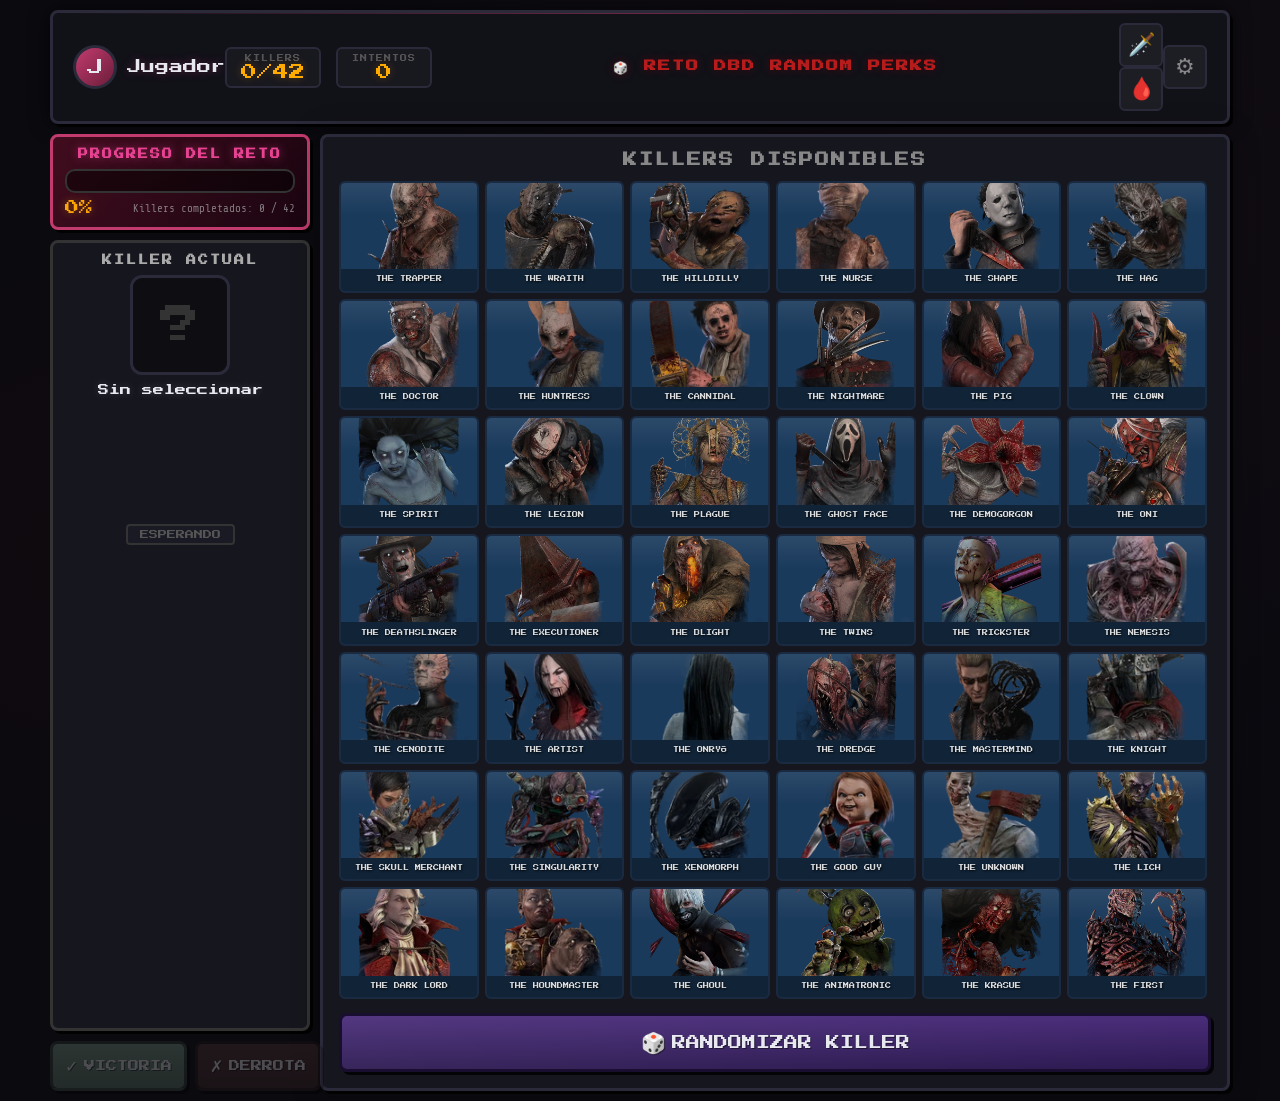
==== index.html @ 7a3ee20f "dbd" ====
<!DOCTYPE html>
<html lang="es">
<head>
    <meta charset="UTF-8">
    <meta name="viewport" content="width=device-width, initial-scale=1.0">
    <title>DBD Random Perks | Dead by Daylight Roulette & Killer Challenge</title>
    <meta name="description" content="Randomizador de perks para Dead by Daylight. Desafia tu suerte con perks aleatorias, rutas de killers y desafio de killer unico. DBD roulette, random perks y mas.">
    <meta name="keywords" content="dbd random perks, dbd roulette, dead by daylight randomizer, dbd killer challenge, perks aleatorias dbd, dbd randomizer perks, dead by daylight roulette">
    <meta name="robots" content="index, follow, max-snippet:160, max-image-preview:large">
    <link rel="canonical" href="https://TU-DOMINIO.com/">
    <meta property="og:title" content="DBD Random Perks | Dead by Daylight Roulette Challenge">
    <meta property="og:description" content="Randomizador de perks para Dead by Daylight. Perks aleatorias, rutas de killers y desafio unico. Pon a prueba tu suerte en cada partida.">
    <meta property="og:type" content="website">
    <meta property="og:url" content="https://TU-DOMINIO.com/">
    <meta property="og:locale" content="es_ES">
    <meta name="twitter:card" content="summary_large_image">
    <meta name="twitter:title" content="DBD Random Perks | Dead by Daylight Roulette Challenge">
    <meta name="twitter:description" content="Randomizador de perks para Dead by Daylight. Perks aleatorias, rutas de killers y desafio unico.">
    <link rel="icon" href="data:image/svg+xml,<svg xmlns='http://www.w3.org/2000/svg' viewBox='0 0 100 100'><text y='.9em' font-size='90'>🎲</text></svg>">
    <link rel="stylesheet" href="styles.css">
    <link href="https://fonts.googleapis.com/css2?family=Press+Start+2P&family=Share+Tech+Mono&display=swap" rel="stylesheet">
    <script type="application/ld+json">
    {
      "@context": "https://schema.org",
      "@type": "WebApplication",
      "name": "DBD Random Perks",
      "url": "https://TU-DOMINIO.com/",
      "description": "Randomizador de perks para Dead by Daylight con desafios de killer, rutas y perks aleatorias.",
      "applicationCategory": "GameApplication",
      "operatingSystem": "Web",
      "inLanguage": "es",
      "about": {
        "@type": "VideoGame",
        "name": "Dead by Daylight",
        "url": "https://deadbydaylight.com/"
      }
    }
    </script>
</head>
<body>
    <div class="app-container">
        <header class="top-bar">
            <div class="user-section">
                <div class="user-avatar" id="userAvatar" title="Click para cambiar nombre">?</div>
                <span class="user-name" id="userName">Jugador</span>
            </div>
            <div class="stats-section">
                <div class="stat-box">
                    <span class="stat-label">KILLERS</span>
                    <span class="stat-value" id="statKillers">0/42</span>
                </div>
                <div class="stat-box">
                    <span class="stat-label">INTENTOS</span>
                    <span class="stat-value" id="statAttempts">0</span>
                </div>
            </div>
            <div class="top-bar-title">
                <h1 class="page-title">🎲 RETO DBD RANDOM PERKS</h1>
            </div>
            <nav aria-label="Navegacion principal">
                <a href="killer-routes.html" class="nav-btn" title="Rutas de Killers">🗡️</a>
                <a href="unique-killer.html" class="nav-btn" title="Desafío Killer Único">🩸</a>
            </nav>
            <button class="config-btn" id="configBtn" title="Configuración">⚙</button>
        </header>

        <main class="main-content">
            <aside class="left-panel">
                <div class="panel panel-progress">
                    <h3 class="panel-title">PROGRESO DEL RETO</h3>
                    <div class="progress-bar-container">
                        <div class="progress-bar-fill" id="progressFill" style="width: 0%"></div>
                    </div>
                    <div class="progress-info">
                        <span class="progress-percent" id="progressPercent">0%</span>
                        <span class="progress-detail" id="progressDetail">Killers completados: 0 / 42</span>
                    </div>
                </div>

                <div class="panel panel-current" id="currentKillerPanel">
                    <h3 class="panel-title">KILLER ACTUAL</h3>
                    <div class="current-killer-portrait" id="currentKillerPortrait">
                        <span class="killer-placeholder-icon">?</span>
                    </div>
                    <p class="current-killer-name" id="currentKillerName">Sin seleccionar</p>
                    <div class="current-perks" id="currentPerks"></div>
                    <div class="current-status" id="currentStatus">
                        <span class="status-badge status-waiting">ESPERANDO</span>
                    </div>
                </div>

                <div class="action-buttons">
                    <button class="btn btn-win" id="btnWin" disabled>
                        <span class="btn-icon">✓</span>
                        <span>VICTORIA</span>
                    </button>
                    <button class="btn btn-lose" id="btnLose" disabled>
                        <span class="btn-icon">✗</span>
                        <span>DERROTA</span>
                    </button>
                </div>
            </aside>

            <section class="center-panel">
                <h2 class="section-title">KILLERS DISPONIBLES</h2>
                <div class="killer-grid" id="killerGrid"></div>
                <button class="btn btn-randomize" id="btnRandomize">
                    <span class="randomize-icon">🎲</span>
                    RANDOMIZAR KILLER
                </button>
            </section>

            
        </main>
    </div>

    <div class="modal-overlay" id="settingsModal">
        <div class="modal">
            <h2 class="modal-title">⚙ CONFIGURACIÓN</h2>
            <div class="modal-content">
                <div class="setting-row">
                    <label>Sonidos</label>
                    <button class="toggle-btn" id="toggleSound">ON</button>
                </div>
                <div class="setting-row">
                    <label>Nombre de jugador</label>
                    <input type="text" id="playerNameInput" class="modal-input" maxlength="16" placeholder="Tu nombre...">
                </div>
                <div class="setting-row danger-zone">
                    <label>Reiniciar todo el reto</label>
                    <button class="btn btn-danger" id="btnResetAll">REINICIAR</button>
                </div>
            </div>
            <button class="btn btn-close" id="closeSettings">CERRAR</button>
        </div>
    </div>

    <div class="modal-overlay" id="perkRevealModal">
        <div class="modal modal-perks">
            <h2 class="modal-title" id="perkRevealTitle">BUSCANDO RANDOM PERKS...</h2>
            <div class="perk-reveal-container" id="perkRevealContainer"></div>
            <button class="btn btn-close" id="closePerkReveal" style="display:none">CONTINUAR</button>
        </div>
    </div>

    <div class="modal-overlay" id="resetConfirmModal">
        <div class="modal">
            <h2 class="modal-title">⚠ CONFIRMAR</h2>
            <p class="modal-text">¿Estás seguro de reiniciar todo el reto? Se perderá todo el progreso.</p>
            <div class="modal-buttons">
                <button class="btn btn-danger" id="btnConfirmReset">SÍ, REINICIAR</button>
                <button class="btn btn-close" id="btnCancelReset">CANCELAR</button>
            </div>
        </div>
    </div>

    <div class="tooltip" id="tooltip"></div>

    <div class="toast-container" id="toastContainer"></div>

    <script src="app.js"></script>
</body>
</html>
---- styles.css ----
:root {
    --bg-main: #0a0a0f;
    --bg-dark: #111118;
    --bg-panel: #16161e;
    --bg-panel-light: #1c1c28;
    --border-thick: 3px;
    --border-color: #2a2a3a;
    --border-highlight: #4a4a5a;
    --color-pink: #c23b6e;
    --color-pink-light: #e84393;
    --color-green: #1db954;
    --color-green-dark: #168f42;
    --color-red: #b71c1c;
    --color-red-dark: #8b1515;
    --color-blue-killer: #1a3a5c;
    --color-blue-killer-hover: #224a72;
    --color-gray-panel: #1e1e2a;
    --color-gray-selected: #2d2050;
    --color-orange: #e17055;
    --color-yellow: #ffc107;
    --color-white: #e8e8f0;
    --color-gold: #ffab00;
    --color-blood: #8b0000;
    --color-blood-glow: rgba(139, 0, 0, 0.3);
    --shadow-retro: 3px 3px 0px rgba(0, 0, 0, 0.8);
    --shadow-glow: 0 0 15px rgba(194, 59, 110, 0.15);
    --transition-normal: 0.3s ease;
    --font-retro: 'Press Start 2P', cursive;
    --font-mono: 'Share Tech Mono', monospace;
}

* {
    margin: 0;
    padding: 0;
    box-sizing: border-box;
}

body {
    font-family: var(--font-mono);
    background-color: var(--bg-main);
    background-image:
        radial-gradient(ellipse at 20% 50%, rgba(139, 0, 0, 0.06) 0%, transparent 50%),
        radial-gradient(ellipse at 80% 20%, rgba(194, 59, 110, 0.04) 0%, transparent 50%);
    color: var(--color-white);
    min-height: 100vh;
    overflow-x: hidden;
}

.app-container {
    max-width: 1200px;
    margin: 0 auto;
    padding: 10px;
    min-height: 100vh;
    display: flex;
    flex-direction: column;
}

/* ===== TOP BAR ===== */
.top-bar {
    background: var(--bg-dark);
    border: var(--border-thick) solid var(--border-color);
    border-radius: 8px;
    padding: 10px 20px;
    display: flex;
    align-items: center;
    justify-content: space-between;
    box-shadow: var(--shadow-retro), 0 0 20px rgba(0, 0, 0, 0.5);
    margin-bottom: 10px;
    color: var(--color-white);
    position: relative;
    overflow: hidden;
}

.top-bar::before {
    content: '';
    position: absolute;
    top: 0;
    left: 0;
    right: 0;
    height: 1px;
    background: linear-gradient(90deg, transparent, var(--color-pink), transparent);
    opacity: 0.5;
}

.top-bar-title {
    flex: 1;
    text-align: center;
}

.page-title {
    font-family: var(--font-retro);
    font-size: 12px;
    color: var(--color-red);
    text-shadow: 0 0 10px rgba(139, 0, 0, 0.4);
    letter-spacing: 2px;
}

.user-section {
    display: flex;
    align-items: center;
    gap: 10px;
}

.user-avatar {
    width: 44px;
    height: 44px;
    background: linear-gradient(135deg, var(--color-pink), #6b1d3a);
    border: 3px solid var(--border-color);
    border-radius: 50%;
    display: flex;
    align-items: center;
    justify-content: center;
    font-family: var(--font-retro);
    font-size: 16px;
    color: var(--color-white);
    cursor: pointer;
    transition: transform var(--transition-normal), box-shadow var(--transition-normal);
}

.user-avatar:hover {
    transform: scale(1.1);
    box-shadow: 0 0 15px var(--color-pink);
}

.user-name {
    font-family: var(--font-retro);
    font-size: 14px;
    color: var(--color-white);
    text-shadow: 0 0 10px rgba(232, 67, 147, 0.3);
}

.stats-section {
    display: flex;
    gap: 15px;
}

.stat-box {
    background: rgba(255, 255, 255, 0.03);
    border: 2px solid var(--border-color);
    border-radius: 6px;
    padding: 6px 14px;
    text-align: center;
    min-width: 90px;
}

.stat-label {
    display: block;
    font-size: 7px;
    font-family: var(--font-retro);
    color: #555;
    margin-bottom: 2px;
    letter-spacing: 1px;
}

.stat-value {
    display: block;
    font-size: 16px;
    font-family: var(--font-retro);
    color: var(--color-gold);
    text-shadow: 0 0 8px rgba(255, 171, 0, 0.3);
}

.nav-btn {
    background: rgba(255, 255, 255, 0.05);
    border: 2px solid var(--border-color);
    border-radius: 6px;
    color: #888;
    font-size: 22px;
    width: 44px;
    height: 44px;
    cursor: pointer;
    transition: all var(--transition-normal);
    display: flex;
    align-items: center;
    justify-content: center;
    text-decoration: none;
    line-height: 1;
}

.nav-btn:hover {
    background: rgba(139, 0, 0, 0.3);
    color: var(--color-white);
    box-shadow: 0 0 10px rgba(139, 0, 0, 0.3);
}

.config-btn {
    background: rgba(255, 255, 255, 0.05);
    border: 2px solid var(--border-color);
    border-radius: 6px;
    color: #888;
    font-size: 22px;
    width: 44px;
    height: 44px;
    cursor: pointer;
    transition: all var(--transition-normal);
    display: flex;
    align-items: center;
    justify-content: center;
}

.config-btn:hover {
    background: rgba(255, 255, 255, 0.1);
    color: var(--color-white);
    transform: rotate(90deg);
    box-shadow: 0 0 10px rgba(255, 255, 255, 0.1);
}

/* ===== MAIN CONTENT ===== */
.main-content {
    display: flex;
    gap: 10px;
    flex: 1;
}

/* ===== LEFT PANEL ===== */
.left-panel {
    width: 260px;
    min-width: 260px;
    display: flex;
    flex-direction: column;
    gap: 10px;
    flex-shrink: 0;
}

.panel {
    border: var(--border-thick) solid var(--border-color);
    border-radius: 8px;
    padding: 12px;
    box-shadow: var(--shadow-retro);
}

.panel-title {
    font-family: var(--font-retro);
    font-size: 10px;
    margin-bottom: 10px;
    text-align: center;
    letter-spacing: 2px;
}

/* ===== PROGRESS PANEL ===== */
.panel-progress {
    background: linear-gradient(135deg, #3a0a1a, #1a0510);
    border-color: var(--color-pink);
    color: var(--color-white);
    position: relative;
    overflow: hidden;
}

.panel-progress::before {
    content: '';
    position: absolute;
    top: 0;
    left: -100%;
    width: 200%;
    height: 100%;
    background: linear-gradient(90deg, transparent, rgba(194, 59, 110, 0.05), transparent);
    animation: shimmer 3s ease-in-out infinite;
    pointer-events: none;
}

@keyframes shimmer {
    0% { transform: translateX(-50%); }
    100% { transform: translateX(50%); }
}

.panel-progress .panel-title {
    color: var(--color-pink-light);
    text-shadow: 0 0 10px rgba(232, 67, 147, 0.5);
}

.progress-bar-container {
    background: rgba(0, 0, 0, 0.5);
    border: 2px solid #333;
    border-radius: 10px;
    height: 24px;
    overflow: hidden;
    position: relative;
}

.progress-bar-fill {
    height: 100%;
    background: linear-gradient(90deg, #1db954, #4ade80);
    border-radius: 8px;
    transition: width 0.6s ease;
    position: relative;
    box-shadow: 0 0 10px rgba(29, 185, 84, 0.4);
}

.progress-bar-fill::after {
    content: '';
    position: absolute;
    top: 0;
    left: 0;
    right: 0;
    bottom: 50%;
    background: rgba(255, 255, 255, 0.15);
    border-radius: 8px 8px 0 0;
}

.progress-info {
    display: flex;
    justify-content: space-between;
    align-items: center;
    margin-top: 8px;
}

.progress-percent {
    font-family: var(--font-retro);
    font-size: 14px;
    text-shadow: 0 0 8px rgba(255, 171, 0, 0.4);
    color: var(--color-gold);
}

.progress-detail {
    font-size: 11px;
    opacity: 0.7;
    color: #aaa;
}

/* ===== CURRENT KILLER PANEL ===== */
.panel-current {
    background: var(--bg-panel);
    border-color: #333;
    color: var(--color-white);
    text-align: center;
    flex: 1;
    min-height: 0;
    overflow: hidden;
}

.panel-current .panel-title {
    color: #aaa;
    text-shadow: none;
}

.current-killer-portrait {
    width: 100px;
    height: 100px;
    margin: 10px auto;
    background: #0d0d12;
    border: 3px solid var(--border-color);
    border-radius: 12px;
    display: flex;
    align-items: center;
    justify-content: center;
    font-size: 40px;
    transition: all var(--transition-normal);
    overflow: hidden;
    position: relative;
}

.current-killer-portrait.active {
    border-color: var(--color-gold);
    box-shadow: 0 0 20px rgba(255, 171, 0, 0.3), 0 0 40px rgba(255, 171, 0, 0.1);
}

.killer-placeholder-icon {
    font-family: var(--font-retro);
    color: #333;
}

.current-killer-name {
    font-family: var(--font-retro);
    font-size: 11px;
    margin: 8px 0;
    text-shadow: 0 0 8px rgba(232, 232, 240, 0.2);
    color: var(--color-white);
}

.current-perks {
    display: flex;
    justify-content: center;
    gap: 10px;
    margin: 16px 0;
    min-height: 96px;
    flex-wrap: wrap;
}

.perk-slot {
    width: 72px;
    height: 72px;
    background: #0d0d12;
    border: 2px solid #333;
    border-radius: 8px;
    display: flex;
    align-items: center;
    justify-content: center;
    font-size: 8px;
    font-family: var(--font-retro);
    color: #444;
    transition: all var(--transition-normal);
    position: relative;
    overflow: visible;
}

.perk-slot.filled {
    border-color: var(--color-yellow);
    color: var(--color-yellow);
    box-shadow: 0 0 8px rgba(255, 193, 7, 0.2);
}

.perk-slot.filled::before {
    display: none;
}
.perk-slot.filled .perk-image {
    width: 100%;
    height: 100%;
    object-fit: cover;
    border-radius: 4px;
}

.perk-slot.spinning {
    animation: perkSpin 0.1s linear infinite;
}

@keyframes perkSpin {
    0% { transform: scaleY(0.8); }
    50% { transform: scaleY(1.1); }
    100% { transform: scaleY(0.8); }
}

.perk-slot-name {
    position: absolute;
    bottom: -22px;
    left: 50%;
    transform: translateX(-50%);
    font-size: 6px;
    white-space: nowrap;
    color: #aaa;
    font-family: var(--font-mono);
    text-align: center;
    pointer-events: none;
}

.current-status {
    margin-top: 8px;
}

.status-badge {
    font-family: var(--font-retro);
    font-size: 9px;
    padding: 4px 12px;
    border-radius: 4px;
    border: 2px solid rgba(255, 255, 255, 0.1);
    display: inline-block;
}

.status-waiting {
    background: #1a1a24;
    color: #555;
    border-color: #333;
}

.status-inprogress {
    background: var(--color-orange);
    color: var(--color-white);
    animation: pulse 1.5s ease-in-out infinite;
    border-color: #c45a3a;
}

.status-completed {
    background: var(--color-green);
    color: var(--color-white);
    border-color: var(--color-green-dark);
}

.status-failed {
    background: var(--color-red);
    color: var(--color-white);
    border-color: var(--color-red-dark);
    animation: failedPulse 0.8s ease;
}

@keyframes pulse {
    0%, 100% { opacity: 1; box-shadow: 0 0 5px rgba(225, 112, 85, 0.3); }
    50% { opacity: 0.7; box-shadow: 0 0 15px rgba(225, 112, 85, 0.6); }
}

@keyframes failedPulse {
    0% { box-shadow: 0 0 0 rgba(183, 28, 28, 0); }
    50% { box-shadow: 0 0 30px rgba(183, 28, 28, 0.8); }
    100% { box-shadow: 0 0 5px rgba(183, 28, 28, 0.3); }
}

/* ===== ACTION BUTTONS ===== */
.action-buttons {
    display: flex;
    gap: 8px;
    position: relative;
    z-index: 10;
}

.btn {
    font-family: var(--font-retro);
    cursor: pointer;
    border: var(--border-thick) solid rgba(0, 0, 0, 0.5);
    border-radius: 8px;
    transition: all var(--transition-normal);
    display: flex;
    align-items: center;
    justify-content: center;
    gap: 6px;
    text-shadow: 1px 1px 0 rgba(0, 0, 0, 0.5);
}

.btn:hover:not(:disabled) {
    transform: translateY(-2px);
    box-shadow: 0 4px 15px rgba(0, 0, 0, 0.5);
}

.btn:active:not(:disabled) {
    transform: translateY(0);
    box-shadow: none;
}

.btn:disabled {
    opacity: 0.3;
    cursor: not-allowed;
    filter: grayscale(0.8);
}

.btn-win {
    background: linear-gradient(180deg, #1db954, #168f42);
    color: var(--color-white);
    padding: 12px;
    font-size: 11px;
    flex: 1;
    box-shadow: var(--shadow-retro);
}

.btn-win:hover:not(:disabled) {
    background: linear-gradient(180deg, #22cc5e, #1db954);
    box-shadow: 0 4px 15px rgba(29, 185, 84, 0.4);
}

.btn-lose {
    background: linear-gradient(180deg, #b71c1c, #8b1515);
    color: var(--color-white);
    padding: 12px;
    font-size: 11px;
    flex: 1;
    box-shadow: var(--shadow-retro);
}

.btn-lose:hover:not(:disabled) {
    background: linear-gradient(180deg, #d32f2f, #b71c1c);
    box-shadow: 0 4px 15px rgba(183, 28, 28, 0.4);
}

.btn-danger {
    background: linear-gradient(180deg, #b71c1c, #8b1515);
    color: var(--color-white);
    padding: 8px 16px;
    font-size: 9px;
    box-shadow: var(--shadow-retro);
}

.btn-danger:hover:not(:disabled) {
    background: linear-gradient(180deg, #d32f2f, #b71c1c);
}

.btn-close {
    background: #2a2a3a;
    color: var(--color-white);
    padding: 8px 20px;
    font-size: 10px;
    box-shadow: var(--shadow-retro);
}

.btn-close:hover {
    background: #3a3a4a;
}

.btn-icon {
    font-size: 16px;
}

/* ===== CENTER PANEL ===== */
.center-panel {
    flex: 1;
    background: var(--bg-panel);
    border: var(--border-thick) solid var(--border-color);
    border-radius: 8px;
    padding: 16px;
    box-shadow: var(--shadow-retro), 0 0 30px rgba(0, 0, 0, 0.3);
    display: flex;
    flex-direction: column;
    position: relative;
}

.section-title {
    font-family: var(--font-retro);
    font-size: 14px;
    text-align: center;
    margin-bottom: 14px;
    color: #888;
    text-shadow: none;
    letter-spacing: 2px;
}

/* ===== KILLER GRID ===== */
.killer-grid {
    display: grid;
    grid-template-columns: repeat(6, 1fr);
    gap: 6px;
    flex: 1;
    align-content: start;
    overflow-y: auto;
    padding-right: 4px;
}

.killer-card {
    aspect-ratio: 5/4;
    background: var(--color-blue-killer);
    border: 2px solid #1a2a40;
    border-radius: 6px;
    display: flex;
    flex-direction: column;
    align-items: stretch;
    justify-content: flex-start;
    cursor: pointer;
    transition: all var(--transition-normal);
    position: relative;
    overflow: hidden;
}

.killer-card::before {
    content: '';
    position: absolute;
    top: 0;
    left: 0;
    right: 0;
    bottom: 70%;
    background: linear-gradient(180deg, rgba(255,255,255,0.08), transparent);
    border-radius: 4px 4px 0 0;
    pointer-events: none;
    z-index: 1;
}

.killer-card:hover:not(.completed) {
    transform: translateY(-3px);
    box-shadow: 0 4px 15px rgba(0, 0, 0, 0.5);
    z-index: 2;
    border-color: #4a6a8a;
}

.killer-card .killer-img {
    width: 100%;
    height: 80%;
    object-fit: cover;
    border-radius: 4px 4px 0 0;
    pointer-events: none;
    filter: brightness(0.85);
    transition: filter var(--transition-normal);
}

.killer-card:hover .killer-img {
    filter: brightness(1);
}

.killer-card .killer-card-name {
    font-family: var(--font-retro);
    font-size: 6px;
    color: rgba(255, 255, 255, 0.85);
    text-align: center;
    text-shadow: 1px 1px 2px rgba(0, 0, 0, 0.8);
    line-height: 1.2;
    padding: 2px;
    width: 100%;
    height: 20%;
    display: flex;
    align-items: center;
    justify-content: center;
    overflow: hidden;
    background: rgba(0, 0, 0, 0.4);
}

.killer-card.selected {
    background: linear-gradient(135deg, #2d2050, #3d2870);
    border: 2px solid var(--color-gold);
    box-shadow: 0 0 20px rgba(255, 171, 0, 0.4), 0 0 40px rgba(255, 171, 0, 0.15), inset 0 0 15px rgba(255, 171, 0, 0.15);
    animation: selectedGlow 2s ease-in-out infinite;
    transform: scale(1.05);
    z-index: 3;
}

.killer-card.selected .killer-img {
    filter: brightness(1.2) saturate(1.3);
}

.killer-card.selected .killer-card-name {
    color: var(--color-gold);
    text-shadow: 0 0 6px rgba(255, 171, 0, 0.6);
    background: rgba(255, 171, 0, 0.15);
}

@keyframes selectedGlow {
    0%, 100% { box-shadow: 0 0 20px rgba(255, 171, 0, 0.4), 0 0 40px rgba(255, 171, 0, 0.15), inset 0 0 15px rgba(255, 171, 0, 0.15); }
    50% { box-shadow: 0 0 30px rgba(255, 171, 0, 0.6), 0 0 60px rgba(255, 171, 0, 0.25), inset 0 0 25px rgba(255, 171, 0, 0.25); }
}

.killer-card.completed {
    background: linear-gradient(135deg, #0d3d1a, #1a5c2a);
    border-color: #1a5c2a;
    opacity: 0.85;
}

.killer-card.completed .killer-img {
    filter: brightness(0.7) saturate(0.8);
}

.killer-card.completed::after {
    content: '\2713';
    position: absolute;
    top: 4px;
    right: 6px;
    font-size: 14px;
    font-family: var(--font-retro);
    color: #4ade80;
    text-shadow: 0 0 8px rgba(74, 222, 128, 0.5);
    z-index: 2;
}

.killer-card.recently-defeated {
    background: rgba(183, 28, 28, 0.4);
    border-color: #8b1515;
    animation: defeatedFlash 0.5s ease;
}

@keyframes defeatedFlash {
    0% { transform: scale(1); }
    25% { transform: scale(0.9); background: rgba(183, 28, 28, 0.8); box-shadow: 0 0 30px rgba(183, 28, 28, 0.5); }
    50% { transform: scale(1.05); }
    100% { transform: scale(1); }
}

.killer-card.cycling {
    background: var(--color-yellow) !important;
    transform: scale(1.05);
    box-shadow: 0 0 15px rgba(255, 193, 7, 0.5);
    border-color: var(--color-yellow);
    transition: background 0.06s, transform 0.06s, box-shadow 0.06s;
}

.killer-card.cycling .killer-img {
    filter: brightness(1.1) saturate(1.2) !important;
}

.killer-card.cycling .killer-card-name {
    color: #000 !important;
    text-shadow: none !important;
}

.killer-card.just-completed {
    animation: completionBurst 0.6s ease;
}

@keyframes completionBurst {
    0% { transform: scale(1); background: var(--color-gold); }
    30% { transform: scale(1.15); background: var(--color-green); box-shadow: 0 0 30px rgba(29, 185, 84, 0.6); }
    60% { transform: scale(0.95); }
    100% { transform: scale(1); }
}

/* ===== RANDOMIZE BUTTON ===== */
.btn-randomize {
    background: linear-gradient(180deg, #4a2d7a, #2d1a52);
    color: var(--color-white);
    padding: 14px 24px;
    font-size: 14px;
    margin-top: 14px;
    box-shadow: var(--shadow-retro);
    border: var(--border-thick) solid #1a0e30;
    border-radius: 8px;
    width: 100%;
    text-align: center;
    position: relative;
    overflow: hidden;
}

.btn-randomize::before {
    content: '';
    position: absolute;
    top: 0;
    left: -100%;
    width: 200%;
    height: 100%;
    background: linear-gradient(90deg, transparent, rgba(255, 255, 255, 0.05), transparent);
    animation: btnShimmer 3s ease-in-out infinite;
    pointer-events: none;
}

@keyframes btnShimmer {
    0% { left: -100%; }
    100% { left: 100%; }
}

.btn-randomize:hover:not(:disabled) {
    background: linear-gradient(180deg, #5a3d8a, #3d2a62);
    box-shadow: 0 4px 20px rgba(74, 45, 122, 0.5);
    transform: translateY(-2px);
}

.btn-randomize:active:not(:disabled) {
    transform: translateY(0);
    box-shadow: none;
}

.btn-randomize:disabled {
    opacity: 0.35;
    filter: grayscale(0.7);
}

.randomize-icon {
    font-size: 20px;
}

/* ===== MODALS ===== */
.modal-overlay {
    position: fixed;
    top: 0;
    left: 0;
    width: 100%;
    height: 100%;
    background: rgba(0, 0, 0, 0.85);
    display: none;
    align-items: center;
    justify-content: center;
    z-index: 1000;
    backdrop-filter: blur(6px);
}

.modal-overlay.active {
    display: flex;
    animation: fadeIn 0.3s ease;
}

@keyframes fadeIn {
    from { opacity: 0; }
    to { opacity: 1; }
}

.modal {
    background: var(--bg-dark);
    border: 2px solid var(--border-color);
    border-radius: 12px;
    padding: 24px;
    color: var(--color-white);
    box-shadow: 0 10px 40px rgba(0, 0, 0, 0.7);
    min-width: 340px;
    max-width: 500px;
    width: 90%;
    animation: modalSlideIn 0.3s ease;
}

@keyframes modalSlideIn {
    from { transform: translateY(-30px); opacity: 0; }
    to { transform: translateY(0); opacity: 1; }
}

.modal-title {
    font-family: var(--font-retro);
    font-size: 14px;
    text-align: center;
    margin-bottom: 20px;
    color: var(--color-gold);
    text-shadow: 0 0 10px rgba(255, 171, 0, 0.3);
}

.modal-perks {
    text-align: center;
    min-width: 400px;
}

.modal-perks .modal-title {
    color: var(--color-pink-light);
    text-shadow: 0 0 10px rgba(232, 67, 147, 0.4);
}

.setting-row {
    display: flex;
    justify-content: space-between;
    align-items: center;
    padding: 10px 0;
    border-bottom: 1px solid #222;
}

.setting-row label {
    font-family: var(--font-retro);
    font-size: 10px;
    color: #888;
}

.setting-row.danger-zone {
    border-bottom: none;
    margin-top: 10px;
}

.modal-input {
    background: #111;
    border: 2px solid #333;
    border-radius: 4px;
    color: var(--color-white);
    font-family: var(--font-mono);
    padding: 6px 10px;
    font-size: 14px;
    width: 150px;
}

.modal-input:focus {
    outline: none;
    border-color: var(--color-pink);
    box-shadow: 0 0 8px rgba(194, 59, 110, 0.3);
}

.toggle-btn {
    background: var(--color-green);
    border: 2px solid var(--color-green-dark);
    border-radius: 4px;
    color: var(--color-white);
    font-family: var(--font-retro);
    font-size: 10px;
    padding: 6px 14px;
    cursor: pointer;
    transition: all var(--transition-normal);
}

.toggle-btn.off {
    background: #333;
    border-color: #555;
}

.toggle-btn:hover {
    box-shadow: 0 0 10px rgba(29, 185, 84, 0.3);
}

.modal-text {
    text-align: center;
    font-size: 13px;
    margin: 16px 0;
    color: #aaa;
    line-height: 1.5;
}

.modal-buttons {
    display: flex;
    gap: 10px;
    justify-content: center;
    margin-top: 16px;
}

/* ===== PERK REVEAL ===== */
.perk-reveal-container {
    display: flex;
    justify-content: center;
    gap: 16px;
    margin: 24px 0;
}

.perk-reveal-slot {
    width: 110px;
    height: 110px;
    background: #0d0d12;
    border: 3px solid #333;
    border-radius: 12px;
    display: flex;
    flex-direction: column;
    align-items: center;
    justify-content: center;
    transition: all 0.5s ease;
    overflow: hidden;
    position: relative;
}

.perk-reveal-slot.revealed {
    border-color: var(--color-gold);
    box-shadow: 0 0 20px rgba(255, 171, 0, 0.3);
    animation: perkRevealBounce 0.4s ease;
}

@keyframes perkRevealBounce {
    0% { transform: scale(0.8); }
    50% { transform: scale(1.1); }
    100% { transform: scale(1); }
}

.perk-reveal-slot .perk-reveal-icon {
    font-size: 32px;
    margin-bottom: 4px;
    display: flex;
    align-items: center;
    justify-content: center;
}
.perk-reveal-slot .perk-reveal-icon .perk-image {
    width: 64px;
    height: 64px;
    object-fit: cover;
    border-radius: 8px;
}

.perk-reveal-slot .perk-reveal-label {
    font-family: var(--font-retro);
    font-size: 6px;
    color: var(--color-gold);
    text-align: center;
    padding: 0 4px;
    line-height: 1.3;
    text-shadow: 0 0 5px rgba(255, 171, 0, 0.3);
}

.perk-reveal-slot.spinning-slot {
    animation: perkReelSpin 0.1s linear infinite;
    border-color: #555;
}

@keyframes perkReelSpin {
    0% { transform: scaleY(1); opacity: 1; }
    50% { transform: scaleY(0.6); opacity: 0.7; }
    100% { transform: scaleY(1); opacity: 1; }
}

.perk-reveal-slot .spinning-text {
    font-family: var(--font-retro);
    font-size: 20px;
    color: #333;
    animation: spinChars 0.1s linear infinite;
}

@keyframes spinChars {
    0% { opacity: 1; }
    50% { opacity: 0.3; }
    100% { opacity: 1; }
}

/* ===== TOOLTIP ===== */
.tooltip {
    position: fixed;
    background: #0d0d18;
    border: 2px solid #333;
    border-radius: 8px;
    padding: 12px 16px;
    color: var(--color-white);
    font-family: var(--font-mono);
    font-size: 12px;
    pointer-events: none;
    z-index: 9999;
    opacity: 0;
    transition: opacity 0.2s ease;
    box-shadow: 0 8px 30px rgba(0, 0, 0, 0.7);
    min-width: 200px;
}

.tooltip.visible {
    opacity: 1;
}

.tooltip .tooltip-name {
    font-family: var(--font-retro);
    font-size: 10px;
    color: var(--color-gold);
    margin-bottom: 8px;
    text-shadow: 0 0 8px rgba(255, 171, 0, 0.3);
    display: flex;
    align-items: center;
    gap: 6px;
}

.tooltip .tooltip-name img {
    width: 24px;
    height: 24px;
    border-radius: 4px;
    object-fit: cover;
}

.tooltip .tooltip-stat {
    display: flex;
    justify-content: space-between;
    padding: 3px 0;
    border-bottom: 1px solid #1a1a2a;
    font-size: 11px;
}

.tooltip .tooltip-stat:last-child {
    border-bottom: none;
}

.tooltip .tooltip-stat-label {
    color: #666;
}

.tooltip .tooltip-stat-value {
    color: var(--color-white);
    font-weight: bold;
}

.tooltip .tooltip-stat-value.wins {
    color: var(--color-green);
    text-shadow: 0 0 5px rgba(29, 185, 84, 0.3);
}

.tooltip .tooltip-stat-value.losses {
    color: var(--color-red);
    text-shadow: 0 0 5px rgba(183, 28, 28, 0.3);
}

/* ===== TOAST NOTIFICATIONS ===== */
.toast-container {
    position: fixed;
    bottom: 20px;
    right: 20px;
    z-index: 9998;
    display: flex;
    flex-direction: column;
    gap: 8px;
}

.toast {
    background: var(--bg-dark);
    border: 2px solid var(--border-color);
    border-radius: 8px;
    padding: 12px 20px;
    color: var(--color-white);
    font-family: var(--font-retro);
    font-size: 8px;
    line-height: 1.5;
    animation: toastSlideIn 0.3s ease, toastSlideOut 0.3s ease 3.7s forwards;
    box-shadow: 0 4px 20px rgba(0, 0, 0, 0.5);
    max-width: 350px;
}

.toast.success {
    border-color: var(--color-green);
    background: linear-gradient(135deg, #0a2a1a, #111118);
    box-shadow: 0 4px 20px rgba(29, 185, 84, 0.2);
}

.toast.error {
    border-color: var(--color-red);
    background: linear-gradient(135deg, #2a0a0a, #111118);
    box-shadow: 0 4px 20px rgba(183, 28, 28, 0.2);
}

.toast.info {
    border-color: #4a2d7a;
    background: linear-gradient(135deg, #1a0e30, #111118);
    box-shadow: 0 4px 20px rgba(74, 45, 122, 0.2);
}

@keyframes toastSlideIn {
    from { transform: translateX(100px); opacity: 0; }
    to { transform: translateX(0); opacity: 1; }
}

@keyframes toastSlideOut {
    from { transform: translateX(0); opacity: 1; }
    to { transform: translateX(100px); opacity: 0; }
}

/* ===== RESET ANIMATION ===== */
.reset-flash {
    animation: resetFlash 0.8s ease;
}

@keyframes resetFlash {
    0% { filter: brightness(1); }
    10% { filter: brightness(3) saturate(0); }
    25% { filter: brightness(0.2); }
    40% { filter: brightness(2) hue-rotate(30deg); }
    55% { filter: brightness(0.3); }
    70% { filter: brightness(1.5); }
    100% { filter: brightness(1); }
}

/* ===== SCROLLBAR ===== */
::-webkit-scrollbar {
    width: 6px;
}

::-webkit-scrollbar-track {
    background: var(--bg-main);
}

::-webkit-scrollbar-thumb {
    background: #2a2a3a;
    border-radius: 3px;
}

::-webkit-scrollbar-thumb:hover {
    background: #3a3a5a;
}

/* ===== RESPONSIVE ===== */
@media (max-width: 900px) {
    .main-content {
        flex-direction: column;
    }
    .left-panel {
        width: 100%;
        min-width: unset;
        flex-direction: row;
        flex-wrap: wrap;
    }
    .panel-current {
        flex: 1;
        min-width: 200px;
    }
    .panel-progress {
        flex: 1;
        min-width: 200px;
    }
    .action-buttons {
        flex-direction: row;
        width: 100%;
    }
    .killer-grid {
        grid-template-columns: repeat(6, 1fr);
    }
}

@media (max-width: 600px) {
    .top-bar {
        flex-wrap: wrap;
        gap: 8px;
        justify-content: center;
    }
    .stats-section {
        order: 3;
        width: 100%;
        justify-content: center;
    }
    .stat-box {
        min-width: 70px;
        padding: 4px 8px;
    }
    .stat-label {
        font-size: 6px;
    }
    .stat-value {
        font-size: 12px;
    }
    .killer-grid {
        grid-template-columns: repeat(4, 1fr);
        gap: 4px;
    }
    .killer-card .killer-card-name {
        font-size: 5px;
    }
    .killer-card .killer-img {
        border-radius: 3px 3px 0 0;
    }
    .btn-randomize {
        font-size: 11px;
        padding: 10px 16px;
    }
    .modal-perks {
        min-width: unset;
        width: 95%;
    }
    .perk-reveal-container {
        gap: 8px;
    }
    .perk-reveal-slot {
        width: 65px;
        height: 65px;
    }
    .perk-reveal-slot .perk-reveal-icon {
        font-size: 24px;
    }
    .left-panel {
        flex-direction: column;
    }
    .panel-progress, .panel-current {
        min-width: unset;
    }
}

@media (prefers-reduced-motion: reduce) {
    *, *::before, *::after {
        animation-duration: 0.01ms !important;
        animation-iteration-count: 1 !important;
        transition-duration: 0.01ms !important;
    }
}
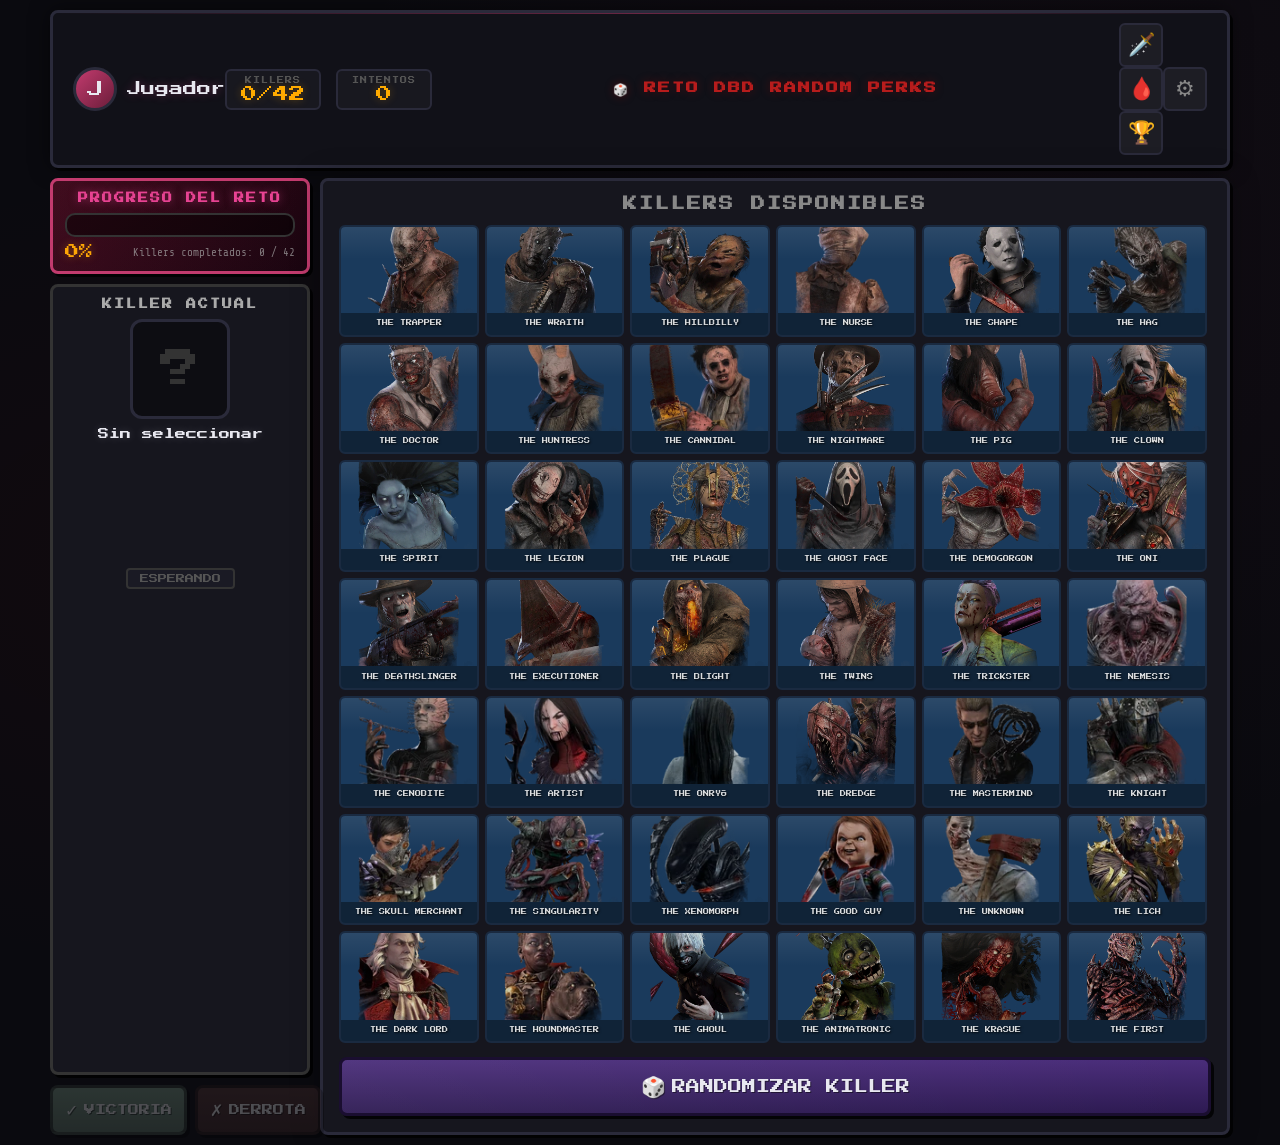
==== commit cbb91329: "orden-y-tierlist" ====
--- a/index.html
+++ b/index.html
@@ -7,24 +7,24 @@
     <meta name="description" content="Randomizador de perks para Dead by Daylight. Desafia tu suerte con perks aleatorias, rutas de killers y desafio de killer unico. DBD roulette, random perks y mas.">
     <meta name="keywords" content="dbd random perks, dbd roulette, dead by daylight randomizer, dbd killer challenge, perks aleatorias dbd, dbd randomizer perks, dead by daylight roulette">
     <meta name="robots" content="index, follow, max-snippet:160, max-image-preview:large">
-    <link rel="canonical" href="https://TU-DOMINIO.com/">
+    <link rel="canonical" href="https://rbvg75.github.io/dbd-page/">
     <meta property="og:title" content="DBD Random Perks | Dead by Daylight Roulette Challenge">
     <meta property="og:description" content="Randomizador de perks para Dead by Daylight. Perks aleatorias, rutas de killers y desafio unico. Pon a prueba tu suerte en cada partida.">
     <meta property="og:type" content="website">
-    <meta property="og:url" content="https://TU-DOMINIO.com/">
+    <meta property="og:url" content="https://rbvg75.github.io/dbd-page/">
     <meta property="og:locale" content="es_ES">
     <meta name="twitter:card" content="summary_large_image">
     <meta name="twitter:title" content="DBD Random Perks | Dead by Daylight Roulette Challenge">
     <meta name="twitter:description" content="Randomizador de perks para Dead by Daylight. Perks aleatorias, rutas de killers y desafio unico.">
     <link rel="icon" href="data:image/svg+xml,<svg xmlns='http://www.w3.org/2000/svg' viewBox='0 0 100 100'><text y='.9em' font-size='90'>🎲</text></svg>">
-    <link rel="stylesheet" href="styles.css">
+    <link rel="stylesheet" href="assets/css/styles.css">
     <link href="https://fonts.googleapis.com/css2?family=Press+Start+2P&family=Share+Tech+Mono&display=swap" rel="stylesheet">
     <script type="application/ld+json">
     {
       "@context": "https://schema.org",
       "@type": "WebApplication",
       "name": "DBD Random Perks",
-      "url": "https://TU-DOMINIO.com/",
+      "url": "https://rbvg75.github.io/dbd-page/",
       "description": "Randomizador de perks para Dead by Daylight con desafios de killer, rutas y perks aleatorias.",
       "applicationCategory": "GameApplication",
       "operatingSystem": "Web",
@@ -60,6 +60,7 @@
             <nav aria-label="Navegacion principal">
                 <a href="killer-routes.html" class="nav-btn" title="Rutas de Killers">🗡️</a>
                 <a href="unique-killer.html" class="nav-btn" title="Desafío Killer Único">🩸</a>
+                <a href="tierlist.html" class="nav-btn" title="Tierlist DBD">🏆</a>
             </nav>
             <button class="config-btn" id="configBtn" title="Configuración">⚙</button>
         </header>
@@ -158,6 +159,6 @@
 
     <div class="toast-container" id="toastContainer"></div>
 
-    <script src="app.js"></script>
+    <script src="assets/js/app.js"></script>
 </body>
 </html>
--- a/assets/css/styles.css
+++ b/assets/css/styles.css
@@ -0,0 +1,1554 @@
+:root {
+    --bg-main: #0a0a0f;
+    --bg-dark: #111118;
+    --bg-panel: #16161e;
+    --bg-panel-light: #1c1c28;
+    --border-thick: 3px;
+    --border-color: #2a2a3a;
+    --border-highlight: #4a4a5a;
+    --color-pink: #c23b6e;
+    --color-pink-light: #e84393;
+    --color-green: #1db954;
+    --color-green-dark: #168f42;
+    --color-red: #b71c1c;
+    --color-red-dark: #8b1515;
+    --color-blue-killer: #1a3a5c;
+    --color-blue-killer-hover: #224a72;
+    --color-gray-panel: #1e1e2a;
+    --color-gray-selected: #2d2050;
+    --color-orange: #e17055;
+    --color-yellow: #ffc107;
+    --color-white: #e8e8f0;
+    --color-gold: #ffab00;
+    --color-blood: #8b0000;
+    --color-blood-glow: rgba(139, 0, 0, 0.3);
+    --shadow-retro: 3px 3px 0px rgba(0, 0, 0, 0.8);
+    --shadow-glow: 0 0 15px rgba(194, 59, 110, 0.15);
+    --transition-normal: 0.3s ease;
+    --font-retro: 'Press Start 2P', cursive;
+    --font-mono: 'Share Tech Mono', monospace;
+}
+
+* {
+    margin: 0;
+    padding: 0;
+    box-sizing: border-box;
+}
+
+body {
+    font-family: var(--font-mono);
+    background-color: var(--bg-main);
+    background-image:
+        radial-gradient(ellipse at 20% 50%, rgba(139, 0, 0, 0.06) 0%, transparent 50%),
+        radial-gradient(ellipse at 80% 20%, rgba(194, 59, 110, 0.04) 0%, transparent 50%);
+    color: var(--color-white);
+    min-height: 100vh;
+    overflow-x: hidden;
+}
+
+.app-container {
+    max-width: 1200px;
+    margin: 0 auto;
+    padding: 10px;
+    min-height: 100vh;
+    display: flex;
+    flex-direction: column;
+}
+
+/* ===== TOP BAR ===== */
+.top-bar {
+    background: var(--bg-dark);
+    border: var(--border-thick) solid var(--border-color);
+    border-radius: 8px;
+    padding: 10px 20px;
+    display: flex;
+    align-items: center;
+    justify-content: space-between;
+    box-shadow: var(--shadow-retro), 0 0 20px rgba(0, 0, 0, 0.5);
+    margin-bottom: 10px;
+    color: var(--color-white);
+    position: relative;
+    overflow: hidden;
+}
+
+.top-bar::before {
+    content: '';
+    position: absolute;
+    top: 0;
+    left: 0;
+    right: 0;
+    height: 1px;
+    background: linear-gradient(90deg, transparent, var(--color-pink), transparent);
+    opacity: 0.5;
+}
+
+.top-bar-title {
+    flex: 1;
+    text-align: center;
+}
+
+.page-title {
+    font-family: var(--font-retro);
+    font-size: 12px;
+    color: var(--color-red);
+    text-shadow: 0 0 10px rgba(139, 0, 0, 0.4);
+    letter-spacing: 2px;
+}
+
+.user-section {
+    display: flex;
+    align-items: center;
+    gap: 10px;
+}
+
+.user-avatar {
+    width: 44px;
+    height: 44px;
+    background: linear-gradient(135deg, var(--color-pink), #6b1d3a);
+    border: 3px solid var(--border-color);
+    border-radius: 50%;
+    display: flex;
+    align-items: center;
+    justify-content: center;
+    font-family: var(--font-retro);
+    font-size: 16px;
+    color: var(--color-white);
+    cursor: pointer;
+    transition: transform var(--transition-normal), box-shadow var(--transition-normal);
+}
+
+.user-avatar:hover {
+    transform: scale(1.1);
+    box-shadow: 0 0 15px var(--color-pink);
+}
+
+.user-name {
+    font-family: var(--font-retro);
+    font-size: 14px;
+    color: var(--color-white);
+    text-shadow: 0 0 10px rgba(232, 67, 147, 0.3);
+}
+
+.stats-section {
+    display: flex;
+    gap: 15px;
+}
+
+.stat-box {
+    background: rgba(255, 255, 255, 0.03);
+    border: 2px solid var(--border-color);
+    border-radius: 6px;
+    padding: 6px 14px;
+    text-align: center;
+    min-width: 90px;
+}
+
+.stat-label {
+    display: block;
+    font-size: 7px;
+    font-family: var(--font-retro);
+    color: #555;
+    margin-bottom: 2px;
+    letter-spacing: 1px;
+}
+
+.stat-value {
+    display: block;
+    font-size: 16px;
+    font-family: var(--font-retro);
+    color: var(--color-gold);
+    text-shadow: 0 0 8px rgba(255, 171, 0, 0.3);
+}
+
+.nav-btn {
+    background: rgba(255, 255, 255, 0.05);
+    border: 2px solid var(--border-color);
+    border-radius: 6px;
+    color: #888;
+    font-size: 22px;
+    width: 44px;
+    height: 44px;
+    cursor: pointer;
+    transition: all var(--transition-normal);
+    display: flex;
+    align-items: center;
+    justify-content: center;
+    text-decoration: none;
+    line-height: 1;
+}
+
+.nav-btn:hover {
+    background: rgba(139, 0, 0, 0.3);
+    color: var(--color-white);
+    box-shadow: 0 0 10px rgba(139, 0, 0, 0.3);
+}
+
+.config-btn {
+    background: rgba(255, 255, 255, 0.05);
+    border: 2px solid var(--border-color);
+    border-radius: 6px;
+    color: #888;
+    font-size: 22px;
+    width: 44px;
+    height: 44px;
+    cursor: pointer;
+    transition: all var(--transition-normal);
+    display: flex;
+    align-items: center;
+    justify-content: center;
+}
+
+.config-btn:hover {
+    background: rgba(255, 255, 255, 0.1);
+    color: var(--color-white);
+    transform: rotate(90deg);
+    box-shadow: 0 0 10px rgba(255, 255, 255, 0.1);
+}
+
+/* ===== MAIN CONTENT ===== */
+.main-content {
+    display: flex;
+    gap: 10px;
+    flex: 1;
+}
+
+/* ===== LEFT PANEL ===== */
+.left-panel {
+    width: 260px;
+    min-width: 260px;
+    display: flex;
+    flex-direction: column;
+    gap: 10px;
+    flex-shrink: 0;
+}
+
+.panel {
+    border: var(--border-thick) solid var(--border-color);
+    border-radius: 8px;
+    padding: 12px;
+    box-shadow: var(--shadow-retro);
+}
+
+.panel-title {
+    font-family: var(--font-retro);
+    font-size: 10px;
+    margin-bottom: 10px;
+    text-align: center;
+    letter-spacing: 2px;
+}
+
+/* ===== PROGRESS PANEL ===== */
+.panel-progress {
+    background: linear-gradient(135deg, #3a0a1a, #1a0510);
+    border-color: var(--color-pink);
+    color: var(--color-white);
+    position: relative;
+    overflow: hidden;
+}
+
+.panel-progress::before {
+    content: '';
+    position: absolute;
+    top: 0;
+    left: -100%;
+    width: 200%;
+    height: 100%;
+    background: linear-gradient(90deg, transparent, rgba(194, 59, 110, 0.05), transparent);
+    animation: shimmer 3s ease-in-out infinite;
+    pointer-events: none;
+}
+
+@keyframes shimmer {
+    0% { transform: translateX(-50%); }
+    100% { transform: translateX(50%); }
+}
+
+.panel-progress .panel-title {
+    color: var(--color-pink-light);
+    text-shadow: 0 0 10px rgba(232, 67, 147, 0.5);
+}
+
+.progress-bar-container {
+    background: rgba(0, 0, 0, 0.5);
+    border: 2px solid #333;
+    border-radius: 10px;
+    height: 24px;
+    overflow: hidden;
+    position: relative;
+}
+
+.progress-bar-fill {
+    height: 100%;
+    background: linear-gradient(90deg, #1db954, #4ade80);
+    border-radius: 8px;
+    transition: width 0.6s ease;
+    position: relative;
+    box-shadow: 0 0 10px rgba(29, 185, 84, 0.4);
+}
+
+.progress-bar-fill::after {
+    content: '';
+    position: absolute;
+    top: 0;
+    left: 0;
+    right: 0;
+    bottom: 50%;
+    background: rgba(255, 255, 255, 0.15);
+    border-radius: 8px 8px 0 0;
+}
+
+.progress-info {
+    display: flex;
+    justify-content: space-between;
+    align-items: center;
+    margin-top: 8px;
+}
+
+.progress-percent {
+    font-family: var(--font-retro);
+    font-size: 14px;
+    text-shadow: 0 0 8px rgba(255, 171, 0, 0.4);
+    color: var(--color-gold);
+}
+
+.progress-detail {
+    font-size: 11px;
+    opacity: 0.7;
+    color: #aaa;
+}
+
+/* ===== CURRENT KILLER PANEL ===== */
+.panel-current {
+    background: var(--bg-panel);
+    border-color: #333;
+    color: var(--color-white);
+    text-align: center;
+    flex: 1;
+    min-height: 0;
+    overflow: hidden;
+}
+
+.panel-current .panel-title {
+    color: #aaa;
+    text-shadow: none;
+}
+
+.current-killer-portrait {
+    width: 100px;
+    height: 100px;
+    margin: 10px auto;
+    background: #0d0d12;
+    border: 3px solid var(--border-color);
+    border-radius: 12px;
+    display: flex;
+    align-items: center;
+    justify-content: center;
+    font-size: 40px;
+    transition: all var(--transition-normal);
+    overflow: hidden;
+    position: relative;
+}
+
+.current-killer-portrait.active {
+    border-color: var(--color-gold);
+    box-shadow: 0 0 20px rgba(255, 171, 0, 0.3), 0 0 40px rgba(255, 171, 0, 0.1);
+}
+
+.killer-placeholder-icon {
+    font-family: var(--font-retro);
+    color: #333;
+}
+
+.current-killer-name {
+    font-family: var(--font-retro);
+    font-size: 11px;
+    margin: 8px 0;
+    text-shadow: 0 0 8px rgba(232, 232, 240, 0.2);
+    color: var(--color-white);
+}
+
+.current-perks {
+    display: flex;
+    justify-content: center;
+    gap: 10px;
+    margin: 16px 0;
+    min-height: 96px;
+    flex-wrap: wrap;
+}
+
+.perk-slot {
+    width: 72px;
+    height: 72px;
+    background: #0d0d12;
+    border: 2px solid #333;
+    border-radius: 8px;
+    display: flex;
+    align-items: center;
+    justify-content: center;
+    font-size: 8px;
+    font-family: var(--font-retro);
+    color: #444;
+    transition: all var(--transition-normal);
+    position: relative;
+    overflow: visible;
+}
+
+.perk-slot.filled {
+    border-color: var(--color-yellow);
+    color: var(--color-yellow);
+    box-shadow: 0 0 8px rgba(255, 193, 7, 0.2);
+}
+
+.perk-slot.filled::before {
+    display: none;
+}
+.perk-slot.filled .perk-image {
+    width: 100%;
+    height: 100%;
+    object-fit: cover;
+    border-radius: 4px;
+}
+
+.perk-slot.spinning {
+    animation: perkSpin 0.1s linear infinite;
+}
+
+@keyframes perkSpin {
+    0% { transform: scaleY(0.8); }
+    50% { transform: scaleY(1.1); }
+    100% { transform: scaleY(0.8); }
+}
+
+.perk-slot-name {
+    position: absolute;
+    bottom: -22px;
+    left: 50%;
+    transform: translateX(-50%);
+    font-size: 6px;
+    white-space: nowrap;
+    color: #aaa;
+    font-family: var(--font-mono);
+    text-align: center;
+    pointer-events: none;
+}
+
+.current-status {
+    margin-top: 8px;
+}
+
+.status-badge {
+    font-family: var(--font-retro);
+    font-size: 9px;
+    padding: 4px 12px;
+    border-radius: 4px;
+    border: 2px solid rgba(255, 255, 255, 0.1);
+    display: inline-block;
+}
+
+.status-waiting {
+    background: #1a1a24;
+    color: #555;
+    border-color: #333;
+}
+
+.status-inprogress {
+    background: var(--color-orange);
+    color: var(--color-white);
+    animation: pulse 1.5s ease-in-out infinite;
+    border-color: #c45a3a;
+}
+
+.status-completed {
+    background: var(--color-green);
+    color: var(--color-white);
+    border-color: var(--color-green-dark);
+}
+
+.status-failed {
+    background: var(--color-red);
+    color: var(--color-white);
+    border-color: var(--color-red-dark);
+    animation: failedPulse 0.8s ease;
+}
+
+@keyframes pulse {
+    0%, 100% { opacity: 1; box-shadow: 0 0 5px rgba(225, 112, 85, 0.3); }
+    50% { opacity: 0.7; box-shadow: 0 0 15px rgba(225, 112, 85, 0.6); }
+}
+
+@keyframes failedPulse {
+    0% { box-shadow: 0 0 0 rgba(183, 28, 28, 0); }
+    50% { box-shadow: 0 0 30px rgba(183, 28, 28, 0.8); }
+    100% { box-shadow: 0 0 5px rgba(183, 28, 28, 0.3); }
+}
+
+/* ===== ACTION BUTTONS ===== */
+.action-buttons {
+    display: flex;
+    gap: 8px;
+    position: relative;
+    z-index: 10;
+}
+
+.btn {
+    font-family: var(--font-retro);
+    cursor: pointer;
+    border: var(--border-thick) solid rgba(0, 0, 0, 0.5);
+    border-radius: 8px;
+    transition: all var(--transition-normal);
+    display: flex;
+    align-items: center;
+    justify-content: center;
+    gap: 6px;
+    text-shadow: 1px 1px 0 rgba(0, 0, 0, 0.5);
+}
+
+.btn:hover:not(:disabled) {
+    transform: translateY(-2px);
+    box-shadow: 0 4px 15px rgba(0, 0, 0, 0.5);
+}
+
+.btn:active:not(:disabled) {
+    transform: translateY(0);
+    box-shadow: none;
+}
+
+.btn:disabled {
+    opacity: 0.3;
+    cursor: not-allowed;
+    filter: grayscale(0.8);
+}
+
+.btn-win {
+    background: linear-gradient(180deg, #1db954, #168f42);
+    color: var(--color-white);
+    padding: 12px;
+    font-size: 11px;
+    flex: 1;
+    box-shadow: var(--shadow-retro);
+}
+
+.btn-win:hover:not(:disabled) {
+    background: linear-gradient(180deg, #22cc5e, #1db954);
+    box-shadow: 0 4px 15px rgba(29, 185, 84, 0.4);
+}
+
+.btn-lose {
+    background: linear-gradient(180deg, #b71c1c, #8b1515);
+    color: var(--color-white);
+    padding: 12px;
+    font-size: 11px;
+    flex: 1;
+    box-shadow: var(--shadow-retro);
+}
+
+.btn-lose:hover:not(:disabled) {
+    background: linear-gradient(180deg, #d32f2f, #b71c1c);
+    box-shadow: 0 4px 15px rgba(183, 28, 28, 0.4);
+}
+
+.btn-danger {
+    background: linear-gradient(180deg, #b71c1c, #8b1515);
+    color: var(--color-white);
+    padding: 8px 16px;
+    font-size: 9px;
+    box-shadow: var(--shadow-retro);
+}
+
+.btn-danger:hover:not(:disabled) {
+    background: linear-gradient(180deg, #d32f2f, #b71c1c);
+}
+
+.btn-close {
+    background: #2a2a3a;
+    color: var(--color-white);
+    padding: 8px 20px;
+    font-size: 10px;
+    box-shadow: var(--shadow-retro);
+}
+
+.btn-close:hover {
+    background: #3a3a4a;
+}
+
+.btn-icon {
+    font-size: 16px;
+}
+
+/* ===== CENTER PANEL ===== */
+.center-panel {
+    flex: 1;
+    background: var(--bg-panel);
+    border: var(--border-thick) solid var(--border-color);
+    border-radius: 8px;
+    padding: 16px;
+    box-shadow: var(--shadow-retro), 0 0 30px rgba(0, 0, 0, 0.3);
+    display: flex;
+    flex-direction: column;
+    position: relative;
+}
+
+.section-title {
+    font-family: var(--font-retro);
+    font-size: 14px;
+    text-align: center;
+    margin-bottom: 14px;
+    color: #888;
+    text-shadow: none;
+    letter-spacing: 2px;
+}
+
+/* ===== KILLER GRID ===== */
+.killer-grid {
+    display: grid;
+    grid-template-columns: repeat(6, 1fr);
+    gap: 6px;
+    flex: 1;
+    align-content: start;
+    overflow-y: auto;
+    padding-right: 4px;
+}
+
+.killer-card {
+    aspect-ratio: 5/4;
+    background: var(--color-blue-killer);
+    border: 2px solid #1a2a40;
+    border-radius: 6px;
+    display: flex;
+    flex-direction: column;
+    align-items: stretch;
+    justify-content: flex-start;
+    cursor: pointer;
+    transition: all var(--transition-normal);
+    position: relative;
+    overflow: hidden;
+}
+
+.killer-card::before {
+    content: '';
+    position: absolute;
+    top: 0;
+    left: 0;
+    right: 0;
+    bottom: 70%;
+    background: linear-gradient(180deg, rgba(255,255,255,0.08), transparent);
+    border-radius: 4px 4px 0 0;
+    pointer-events: none;
+    z-index: 1;
+}
+
+.killer-card:hover:not(.completed) {
+    transform: translateY(-3px);
+    box-shadow: 0 4px 15px rgba(0, 0, 0, 0.5);
+    z-index: 2;
+    border-color: #4a6a8a;
+}
+
+.killer-card .killer-img {
+    width: 100%;
+    height: 80%;
+    object-fit: cover;
+    border-radius: 4px 4px 0 0;
+    pointer-events: none;
+    filter: brightness(0.85);
+    transition: filter var(--transition-normal);
+}
+
+.killer-card:hover .killer-img {
+    filter: brightness(1);
+}
+
+.killer-card .killer-card-name {
+    font-family: var(--font-retro);
+    font-size: 6px;
+    color: rgba(255, 255, 255, 0.85);
+    text-align: center;
+    text-shadow: 1px 1px 2px rgba(0, 0, 0, 0.8);
+    line-height: 1.2;
+    padding: 2px;
+    width: 100%;
+    height: 20%;
+    display: flex;
+    align-items: center;
+    justify-content: center;
+    overflow: hidden;
+    background: rgba(0, 0, 0, 0.4);
+}
+
+.killer-card.selected {
+    background: linear-gradient(135deg, #2d2050, #3d2870);
+    border: 2px solid var(--color-gold);
+    box-shadow: 0 0 20px rgba(255, 171, 0, 0.4), 0 0 40px rgba(255, 171, 0, 0.15), inset 0 0 15px rgba(255, 171, 0, 0.15);
+    animation: selectedGlow 2s ease-in-out infinite;
+    transform: scale(1.05);
+    z-index: 3;
+}
+
+.killer-card.selected .killer-img {
+    filter: brightness(1.2) saturate(1.3);
+}
+
+.killer-card.selected .killer-card-name {
+    color: var(--color-gold);
+    text-shadow: 0 0 6px rgba(255, 171, 0, 0.6);
+    background: rgba(255, 171, 0, 0.15);
+}
+
+@keyframes selectedGlow {
+    0%, 100% { box-shadow: 0 0 20px rgba(255, 171, 0, 0.4), 0 0 40px rgba(255, 171, 0, 0.15), inset 0 0 15px rgba(255, 171, 0, 0.15); }
+    50% { box-shadow: 0 0 30px rgba(255, 171, 0, 0.6), 0 0 60px rgba(255, 171, 0, 0.25), inset 0 0 25px rgba(255, 171, 0, 0.25); }
+}
+
+.killer-card.completed {
+    background: linear-gradient(135deg, #0d3d1a, #1a5c2a);
+    border-color: #1a5c2a;
+    opacity: 0.85;
+}
+
+.killer-card.completed .killer-img {
+    filter: brightness(0.7) saturate(0.8);
+}
+
+.killer-card.completed::after {
+    content: '\2713';
+    position: absolute;
+    top: 4px;
+    right: 6px;
+    font-size: 14px;
+    font-family: var(--font-retro);
+    color: #4ade80;
+    text-shadow: 0 0 8px rgba(74, 222, 128, 0.5);
+    z-index: 2;
+}
+
+.killer-card.recently-defeated {
+    background: rgba(183, 28, 28, 0.4);
+    border-color: #8b1515;
+    animation: defeatedFlash 0.5s ease;
+}
+
+@keyframes defeatedFlash {
+    0% { transform: scale(1); }
+    25% { transform: scale(0.9); background: rgba(183, 28, 28, 0.8); box-shadow: 0 0 30px rgba(183, 28, 28, 0.5); }
+    50% { transform: scale(1.05); }
+    100% { transform: scale(1); }
+}
+
+.killer-card.cycling {
+    background: var(--color-yellow) !important;
+    transform: scale(1.05);
+    box-shadow: 0 0 15px rgba(255, 193, 7, 0.5);
+    border-color: var(--color-yellow);
+    transition: background 0.06s, transform 0.06s, box-shadow 0.06s;
+}
+
+.killer-card.cycling .killer-img {
+    filter: brightness(1.1) saturate(1.2) !important;
+}
+
+.killer-card.cycling .killer-card-name {
+    color: #000 !important;
+    text-shadow: none !important;
+}
+
+.killer-card.just-completed {
+    animation: completionBurst 0.6s ease;
+}
+
+@keyframes completionBurst {
+    0% { transform: scale(1); background: var(--color-gold); }
+    30% { transform: scale(1.15); background: var(--color-green); box-shadow: 0 0 30px rgba(29, 185, 84, 0.6); }
+    60% { transform: scale(0.95); }
+    100% { transform: scale(1); }
+}
+
+/* ===== RANDOMIZE BUTTON ===== */
+.btn-randomize {
+    background: linear-gradient(180deg, #4a2d7a, #2d1a52);
+    color: var(--color-white);
+    padding: 14px 24px;
+    font-size: 14px;
+    margin-top: 14px;
+    box-shadow: var(--shadow-retro);
+    border: var(--border-thick) solid #1a0e30;
+    border-radius: 8px;
+    width: 100%;
+    text-align: center;
+    position: relative;
+    overflow: hidden;
+}
+
+.btn-randomize::before {
+    content: '';
+    position: absolute;
+    top: 0;
+    left: -100%;
+    width: 200%;
+    height: 100%;
+    background: linear-gradient(90deg, transparent, rgba(255, 255, 255, 0.05), transparent);
+    animation: btnShimmer 3s ease-in-out infinite;
+    pointer-events: none;
+}
+
+@keyframes btnShimmer {
+    0% { left: -100%; }
+    100% { left: 100%; }
+}
+
+.btn-randomize:hover:not(:disabled) {
+    background: linear-gradient(180deg, #5a3d8a, #3d2a62);
+    box-shadow: 0 4px 20px rgba(74, 45, 122, 0.5);
+    transform: translateY(-2px);
+}
+
+.btn-randomize:active:not(:disabled) {
+    transform: translateY(0);
+    box-shadow: none;
+}
+
+.btn-randomize:disabled {
+    opacity: 0.35;
+    filter: grayscale(0.7);
+}
+
+.randomize-icon {
+    font-size: 20px;
+}
+
+/* ===== MODALS ===== */
+.modal-overlay {
+    position: fixed;
+    top: 0;
+    left: 0;
+    width: 100%;
+    height: 100%;
+    background: rgba(0, 0, 0, 0.85);
+    display: none;
+    align-items: center;
+    justify-content: center;
+    z-index: 1000;
+    backdrop-filter: blur(6px);
+}
+
+.modal-overlay.active {
+    display: flex;
+    animation: fadeIn 0.3s ease;
+}
+
+@keyframes fadeIn {
+    from { opacity: 0; }
+    to { opacity: 1; }
+}
+
+.modal {
+    background: var(--bg-dark);
+    border: 2px solid var(--border-color);
+    border-radius: 12px;
+    padding: 24px;
+    color: var(--color-white);
+    box-shadow: 0 10px 40px rgba(0, 0, 0, 0.7);
+    min-width: 340px;
+    max-width: 500px;
+    width: 90%;
+    animation: modalSlideIn 0.3s ease;
+}
+
+@keyframes modalSlideIn {
+    from { transform: translateY(-30px); opacity: 0; }
+    to { transform: translateY(0); opacity: 1; }
+}
+
+.modal-title {
+    font-family: var(--font-retro);
+    font-size: 14px;
+    text-align: center;
+    margin-bottom: 20px;
+    color: var(--color-gold);
+    text-shadow: 0 0 10px rgba(255, 171, 0, 0.3);
+}
+
+.modal-perks {
+    text-align: center;
+    min-width: 400px;
+}
+
+.modal-perks .modal-title {
+    color: var(--color-pink-light);
+    text-shadow: 0 0 10px rgba(232, 67, 147, 0.4);
+}
+
+.setting-row {
+    display: flex;
+    justify-content: space-between;
+    align-items: center;
+    padding: 10px 0;
+    border-bottom: 1px solid #222;
+}
+
+.setting-row label {
+    font-family: var(--font-retro);
+    font-size: 10px;
+    color: #888;
+}
+
+.setting-row.danger-zone {
+    border-bottom: none;
+    margin-top: 10px;
+}
+
+.modal-input {
+    background: #111;
+    border: 2px solid #333;
+    border-radius: 4px;
+    color: var(--color-white);
+    font-family: var(--font-mono);
+    padding: 6px 10px;
+    font-size: 14px;
+    width: 150px;
+}
+
+.modal-input:focus {
+    outline: none;
+    border-color: var(--color-pink);
+    box-shadow: 0 0 8px rgba(194, 59, 110, 0.3);
+}
+
+.toggle-btn {
+    background: var(--color-green);
+    border: 2px solid var(--color-green-dark);
+    border-radius: 4px;
+    color: var(--color-white);
+    font-family: var(--font-retro);
+    font-size: 10px;
+    padding: 6px 14px;
+    cursor: pointer;
+    transition: all var(--transition-normal);
+}
+
+.toggle-btn.off {
+    background: #333;
+    border-color: #555;
+}
+
+.toggle-btn:hover {
+    box-shadow: 0 0 10px rgba(29, 185, 84, 0.3);
+}
+
+.modal-text {
+    text-align: center;
+    font-size: 13px;
+    margin: 16px 0;
+    color: #aaa;
+    line-height: 1.5;
+}
+
+.modal-buttons {
+    display: flex;
+    gap: 10px;
+    justify-content: center;
+    margin-top: 16px;
+}
+
+/* ===== PERK REVEAL ===== */
+.perk-reveal-container {
+    display: flex;
+    justify-content: center;
+    gap: 16px;
+    margin: 24px 0;
+}
+
+.perk-reveal-slot {
+    width: 110px;
+    height: 110px;
+    background: #0d0d12;
+    border: 3px solid #333;
+    border-radius: 12px;
+    display: flex;
+    flex-direction: column;
+    align-items: center;
+    justify-content: center;
+    transition: all 0.5s ease;
+    overflow: hidden;
+    position: relative;
+}
+
+.perk-reveal-slot.revealed {
+    border-color: var(--color-gold);
+    box-shadow: 0 0 20px rgba(255, 171, 0, 0.3);
+    animation: perkRevealBounce 0.4s ease;
+}
+
+@keyframes perkRevealBounce {
+    0% { transform: scale(0.8); }
+    50% { transform: scale(1.1); }
+    100% { transform: scale(1); }
+}
+
+.perk-reveal-slot .perk-reveal-icon {
+    font-size: 32px;
+    margin-bottom: 4px;
+    display: flex;
+    align-items: center;
+    justify-content: center;
+}
+.perk-reveal-slot .perk-reveal-icon .perk-image {
+    width: 64px;
+    height: 64px;
+    object-fit: cover;
+    border-radius: 8px;
+}
+
+.perk-reveal-slot .perk-reveal-label {
+    font-family: var(--font-retro);
+    font-size: 6px;
+    color: var(--color-gold);
+    text-align: center;
+    padding: 0 4px;
+    line-height: 1.3;
+    text-shadow: 0 0 5px rgba(255, 171, 0, 0.3);
+}
+
+.perk-reveal-slot.spinning-slot {
+    animation: perkReelSpin 0.1s linear infinite;
+    border-color: #555;
+}
+
+@keyframes perkReelSpin {
+    0% { transform: scaleY(1); opacity: 1; }
+    50% { transform: scaleY(0.6); opacity: 0.7; }
+    100% { transform: scaleY(1); opacity: 1; }
+}
+
+.perk-reveal-slot .spinning-text {
+    font-family: var(--font-retro);
+    font-size: 20px;
+    color: #333;
+    animation: spinChars 0.1s linear infinite;
+}
+
+@keyframes spinChars {
+    0% { opacity: 1; }
+    50% { opacity: 0.3; }
+    100% { opacity: 1; }
+}
+
+/* ===== TOOLTIP ===== */
+.tooltip {
+    position: fixed;
+    background: #0d0d18;
+    border: 2px solid #333;
+    border-radius: 8px;
+    padding: 12px 16px;
+    color: var(--color-white);
+    font-family: var(--font-mono);
+    font-size: 12px;
+    pointer-events: none;
+    z-index: 9999;
+    opacity: 0;
+    transition: opacity 0.2s ease;
+    box-shadow: 0 8px 30px rgba(0, 0, 0, 0.7);
+    min-width: 200px;
+}
+
+.tooltip.visible {
+    opacity: 1;
+}
+
+.tooltip .tooltip-name {
+    font-family: var(--font-retro);
+    font-size: 10px;
+    color: var(--color-gold);
+    margin-bottom: 8px;
+    text-shadow: 0 0 8px rgba(255, 171, 0, 0.3);
+    display: flex;
+    align-items: center;
+    gap: 6px;
+}
+
+.tooltip .tooltip-name img {
+    width: 24px;
+    height: 24px;
+    border-radius: 4px;
+    object-fit: cover;
+}
+
+.tooltip .tooltip-stat {
+    display: flex;
+    justify-content: space-between;
+    padding: 3px 0;
+    border-bottom: 1px solid #1a1a2a;
+    font-size: 11px;
+}
+
+.tooltip .tooltip-stat:last-child {
+    border-bottom: none;
+}
+
+.tooltip .tooltip-stat-label {
+    color: #666;
+}
+
+.tooltip .tooltip-stat-value {
+    color: var(--color-white);
+    font-weight: bold;
+}
+
+.tooltip .tooltip-stat-value.wins {
+    color: var(--color-green);
+    text-shadow: 0 0 5px rgba(29, 185, 84, 0.3);
+}
+
+.tooltip .tooltip-stat-value.losses {
+    color: var(--color-red);
+    text-shadow: 0 0 5px rgba(183, 28, 28, 0.3);
+}
+
+/* ===== TOAST NOTIFICATIONS ===== */
+.toast-container {
+    position: fixed;
+    bottom: 20px;
+    right: 20px;
+    z-index: 9998;
+    display: flex;
+    flex-direction: column;
+    gap: 8px;
+}
+
+.toast {
+    background: var(--bg-dark);
+    border: 2px solid var(--border-color);
+    border-radius: 8px;
+    padding: 12px 20px;
+    color: var(--color-white);
+    font-family: var(--font-retro);
+    font-size: 8px;
+    line-height: 1.5;
+    animation: toastSlideIn 0.3s ease, toastSlideOut 0.3s ease 3.7s forwards;
+    box-shadow: 0 4px 20px rgba(0, 0, 0, 0.5);
+    max-width: 350px;
+}
+
+.toast.success {
+    border-color: var(--color-green);
+    background: linear-gradient(135deg, #0a2a1a, #111118);
+    box-shadow: 0 4px 20px rgba(29, 185, 84, 0.2);
+}
+
+.toast.error {
+    border-color: var(--color-red);
+    background: linear-gradient(135deg, #2a0a0a, #111118);
+    box-shadow: 0 4px 20px rgba(183, 28, 28, 0.2);
+}
+
+.toast.info {
+    border-color: #4a2d7a;
+    background: linear-gradient(135deg, #1a0e30, #111118);
+    box-shadow: 0 4px 20px rgba(74, 45, 122, 0.2);
+}
+
+@keyframes toastSlideIn {
+    from { transform: translateX(100px); opacity: 0; }
+    to { transform: translateX(0); opacity: 1; }
+}
+
+@keyframes toastSlideOut {
+    from { transform: translateX(0); opacity: 1; }
+    to { transform: translateX(100px); opacity: 0; }
+}
+
+/* ===== RESET ANIMATION ===== */
+.reset-flash {
+    animation: resetFlash 0.8s ease;
+}
+
+@keyframes resetFlash {
+    0% { filter: brightness(1); }
+    10% { filter: brightness(3) saturate(0); }
+    25% { filter: brightness(0.2); }
+    40% { filter: brightness(2) hue-rotate(30deg); }
+    55% { filter: brightness(0.3); }
+    70% { filter: brightness(1.5); }
+    100% { filter: brightness(1); }
+}
+
+/* ===== SCROLLBAR ===== */
+::-webkit-scrollbar {
+    width: 6px;
+}
+
+::-webkit-scrollbar-track {
+    background: var(--bg-main);
+}
+
+::-webkit-scrollbar-thumb {
+    background: #2a2a3a;
+    border-radius: 3px;
+}
+
+::-webkit-scrollbar-thumb:hover {
+    background: #3a3a5a;
+}
+
+/* ===== RESPONSIVE ===== */
+/* Mobile-first: base adjustments for phones (<500px) */
+@media (max-width: 499px) {
+    .app-container {
+        padding: 6px;
+    }
+
+    .top-bar {
+        flex-direction: column;
+        align-items: center;
+        gap: 6px;
+        padding: 10px 12px;
+        justify-content: flex-start;
+    }
+    .top-bar .user-section {
+        width: 100%;
+        justify-content: center;
+        gap: 8px;
+        order: 0;
+    }
+    .top-bar .top-bar-title {
+        width: 100%;
+        order: 1;
+    }
+    .page-title {
+        font-size: 8px;
+        letter-spacing: 1px;
+    }
+    .top-bar nav {
+        display: flex;
+        gap: 6px;
+        justify-content: center;
+        order: 2;
+    }
+    .top-bar .stats-section {
+        width: 100%;
+        justify-content: center;
+        gap: 8px;
+        order: 3;
+    }
+    .top-bar .config-btn {
+        order: 4;
+        width: 42px;
+        height: 42px;
+        font-size: 18px;
+        margin-top: 2px;
+    }
+    .stat-box {
+        min-width: 60px;
+        padding: 4px 8px;
+    }
+    .stat-label {
+        font-size: 6px;
+    }
+    .stat-value {
+        font-size: 11px;
+    }
+
+    .main-content {
+        flex-direction: column;
+        gap: 6px;
+    }
+
+    .left-panel {
+        width: 100%;
+        min-width: unset;
+        flex-direction: column;
+        gap: 6px;
+    }
+    .panel-progress,
+    .panel-current {
+        min-width: unset;
+        flex: none;
+    }
+    .panel-current {
+        flex: 1;
+        overflow: visible;
+        padding-bottom: 20px;
+    }
+    .current-killer-portrait {
+        width: 80px;
+        height: 80px;
+    }
+    .current-killer-name {
+        font-size: 9px;
+    }
+    .current-perks {
+        gap: 6px;
+        min-height: 90px;
+        padding-bottom: 4px;
+    }
+    .perk-slot {
+        width: 56px;
+        height: 56px;
+    }
+    .perk-slot-name {
+        font-size: 5px;
+        bottom: -18px;
+    }
+    .action-buttons {
+        flex-direction: row;
+        width: 100%;
+    }
+    .btn-win,
+    .btn-lose {
+        font-size: 9px;
+        padding: 10px 8px;
+    }
+
+    .center-panel {
+        padding: 10px;
+    }
+    .section-title {
+        font-size: 10px;
+        margin-bottom: 8px;
+    }
+    .killer-grid {
+        grid-template-columns: repeat(3, 1fr);
+        gap: 4px;
+    }
+    .killer-card .killer-card-name {
+        font-size: 5px;
+    }
+    .btn-randomize {
+        font-size: 10px;
+        padding: 10px 14px;
+        margin-top: 10px;
+    }
+    .randomize-icon {
+        font-size: 16px;
+    }
+
+    .modal {
+        min-width: unset;
+        width: 94%;
+        padding: 16px;
+    }
+    .modal-title {
+        font-size: 11px;
+        margin-bottom: 14px;
+    }
+    .modal-perks {
+        width: 96%;
+    }
+    .perk-reveal-container {
+        gap: 4px;
+        flex-wrap: wrap;
+        justify-content: center;
+    }
+    .perk-reveal-slot {
+        width: 56px;
+        height: 56px;
+    }
+    .perk-reveal-slot .perk-reveal-icon {
+        font-size: 20px;
+    }
+    .perk-reveal-slot .perk-reveal-icon .perk-image {
+        width: 40px;
+        height: 40px;
+    }
+    .perk-reveal-slot .perk-reveal-label {
+        font-size: 5px;
+    }
+    .setting-row {
+        flex-direction: column;
+        align-items: flex-start;
+        gap: 6px;
+    }
+    .modal-input {
+        width: 100%;
+    }
+    .modal-buttons {
+        flex-direction: column;
+    }
+    .modal-buttons .btn {
+        width: 100%;
+    }
+    .modal-text {
+        font-size: 11px;
+    }
+
+    .tooltip {
+        min-width: unset;
+        max-width: calc(100vw - 24px);
+        left: 12px !important;
+        right: 12px !important;
+    }
+
+    .toast-container {
+        left: 8px;
+        right: 8px;
+        bottom: 8px;
+    }
+    .toast {
+        max-width: 100%;
+        font-size: 7px;
+        padding: 10px 14px;
+    }
+
+    .user-name {
+        font-size: 11px;
+    }
+    .nav-btn {
+        width: 42px;
+        height: 42px;
+        font-size: 18px;
+    }
+    .config-btn {
+        width: 42px;
+        height: 42px;
+        font-size: 18px;
+    }
+    .btn-win,
+    .btn-lose {
+        font-size: 9px;
+        padding: 12px 8px;
+    }
+}
+
+/* Tablets and landscape phones (500px - 767px) */
+@media (min-width: 500px) and (max-width: 767px) {
+    .app-container {
+        padding: 8px;
+    }
+
+    .top-bar {
+        flex-wrap: wrap;
+        gap: 8px;
+        padding: 10px 14px;
+    }
+    .stats-section {
+        order: 3;
+        width: 100%;
+        justify-content: center;
+    }
+    .stat-box {
+        min-width: 70px;
+        padding: 4px 8px;
+    }
+    .stat-label {
+        font-size: 6px;
+    }
+    .stat-value {
+        font-size: 12px;
+    }
+    .page-title {
+        font-size: 9px;
+    }
+
+    .main-content {
+        flex-direction: column;
+        gap: 8px;
+    }
+
+    .left-panel {
+        width: 100%;
+        min-width: unset;
+        flex-direction: row;
+        flex-wrap: wrap;
+        gap: 8px;
+    }
+    .panel-progress {
+        flex: 1;
+        min-width: 180px;
+    }
+    .panel-current {
+        flex: 1;
+        min-width: 200px;
+    }
+    .action-buttons {
+        flex-direction: row;
+        width: 100%;
+    }
+
+    .killer-grid {
+        grid-template-columns: repeat(4, 1fr);
+        gap: 4px;
+    }
+    .killer-card .killer-card-name {
+        font-size: 5px;
+    }
+    .btn-randomize {
+        font-size: 11px;
+        padding: 10px 16px;
+    }
+
+    .modal-perks {
+        min-width: unset;
+        width: 95%;
+    }
+    .perk-reveal-container {
+        gap: 6px;
+    }
+    .perk-reveal-slot {
+        width: 65px;
+        height: 65px;
+    }
+    .perk-reveal-slot .perk-reveal-icon {
+        font-size: 24px;
+    }
+    .perk-reveal-slot .perk-reveal-icon .perk-image {
+        width: 46px;
+        height: 46px;
+    }
+    .perk-reveal-slot .perk-reveal-label {
+        font-size: 5px;
+    }
+}
+
+/* Tablets (768px - 1023px) */
+@media (min-width: 768px) and (max-width: 1023px) {
+    .main-content {
+        flex-direction: column;
+    }
+    .left-panel {
+        width: 100%;
+        min-width: unset;
+        flex-direction: row;
+        flex-wrap: wrap;
+        gap: 10px;
+    }
+    .panel-progress {
+        flex: 1;
+        min-width: 220px;
+    }
+    .panel-current {
+        flex: 2;
+        min-width: 280px;
+    }
+    .action-buttons {
+        flex-direction: row;
+        width: 100%;
+    }
+    .killer-grid {
+        grid-template-columns: repeat(5, 1fr);
+    }
+}
+
+/* Desktop (1024px+) */
+@media (min-width: 1024px) {
+    .main-content {
+        flex-direction: row;
+    }
+    .left-panel {
+        width: 260px;
+        min-width: 260px;
+        flex-direction: column;
+        flex-shrink: 0;
+    }
+    .killer-grid {
+        grid-template-columns: repeat(6, 1fr);
+        gap: 6px;
+    }
+}
+
+@media (prefers-reduced-motion: reduce) {
+    *, *::before, *::after {
+        animation-duration: 0.01ms !important;
+        animation-iteration-count: 1 !important;
+        transition-duration: 0.01ms !important;
+    }
+}
+
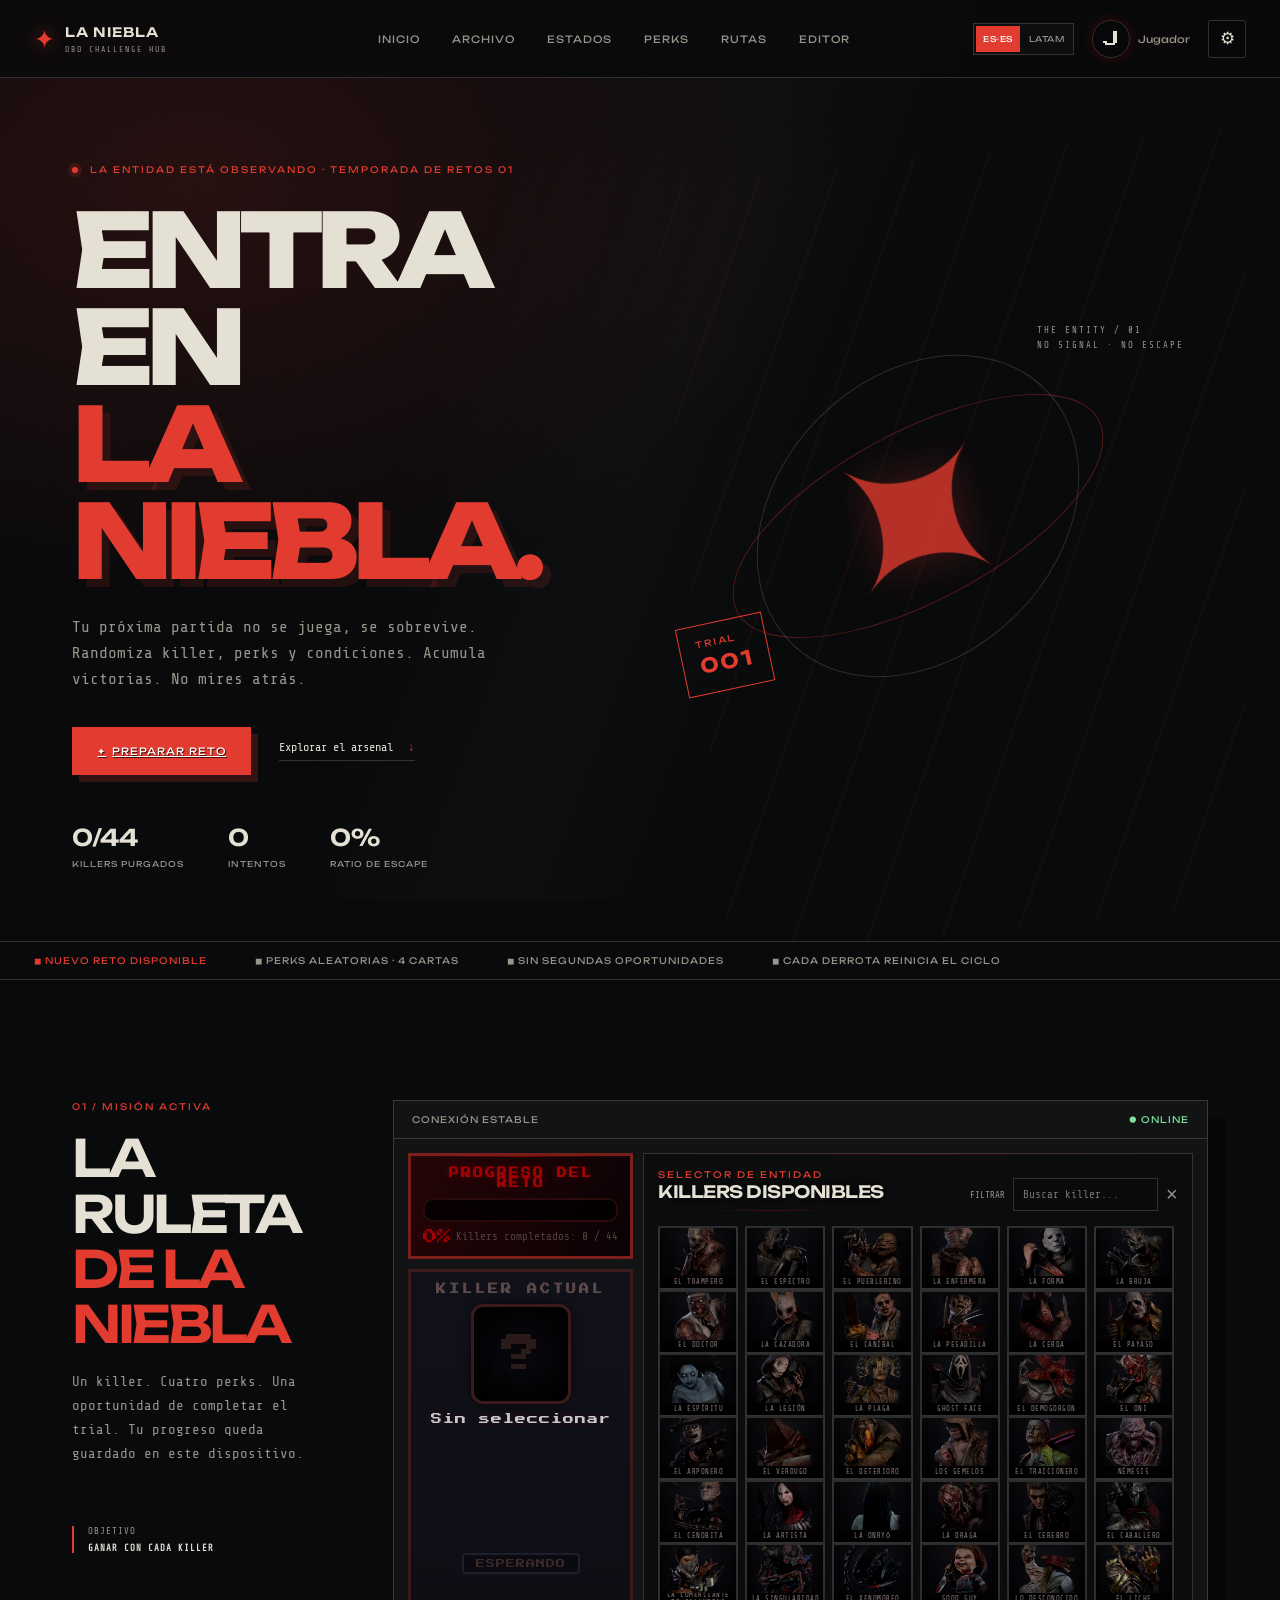
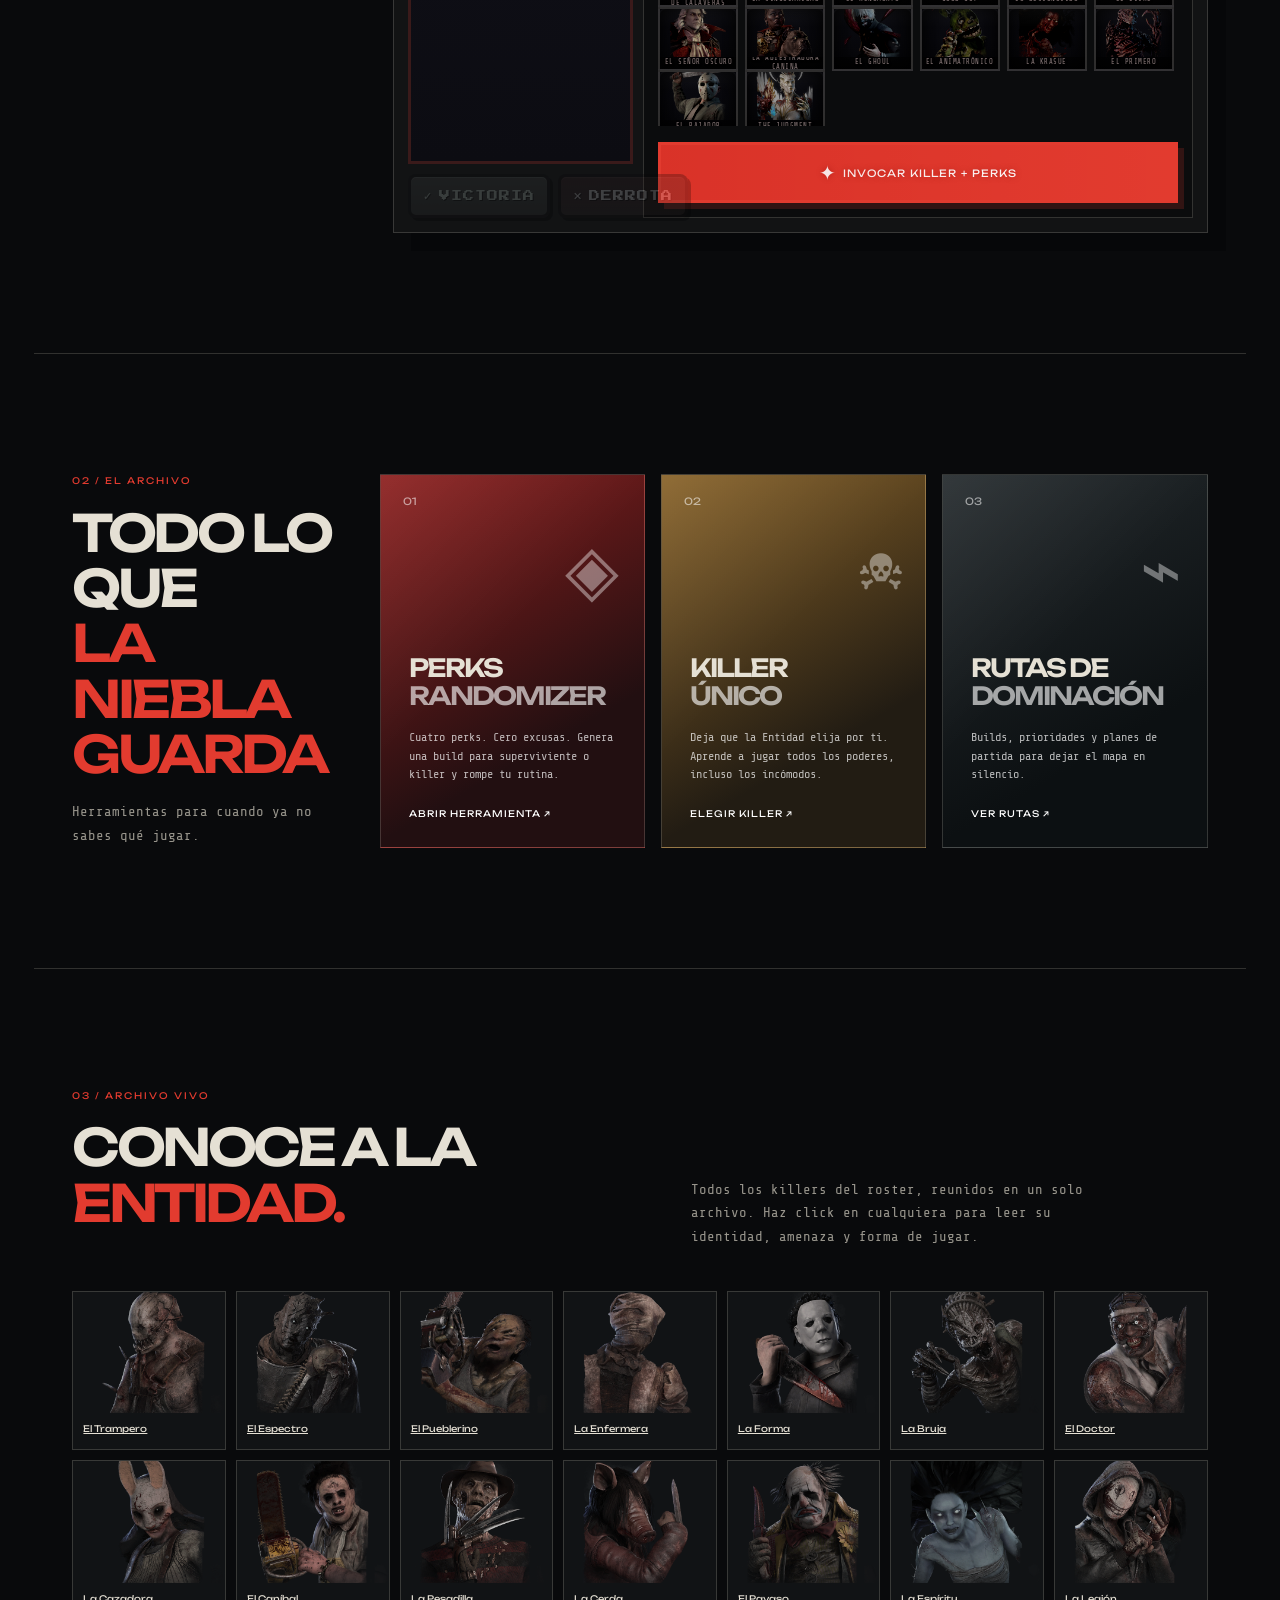
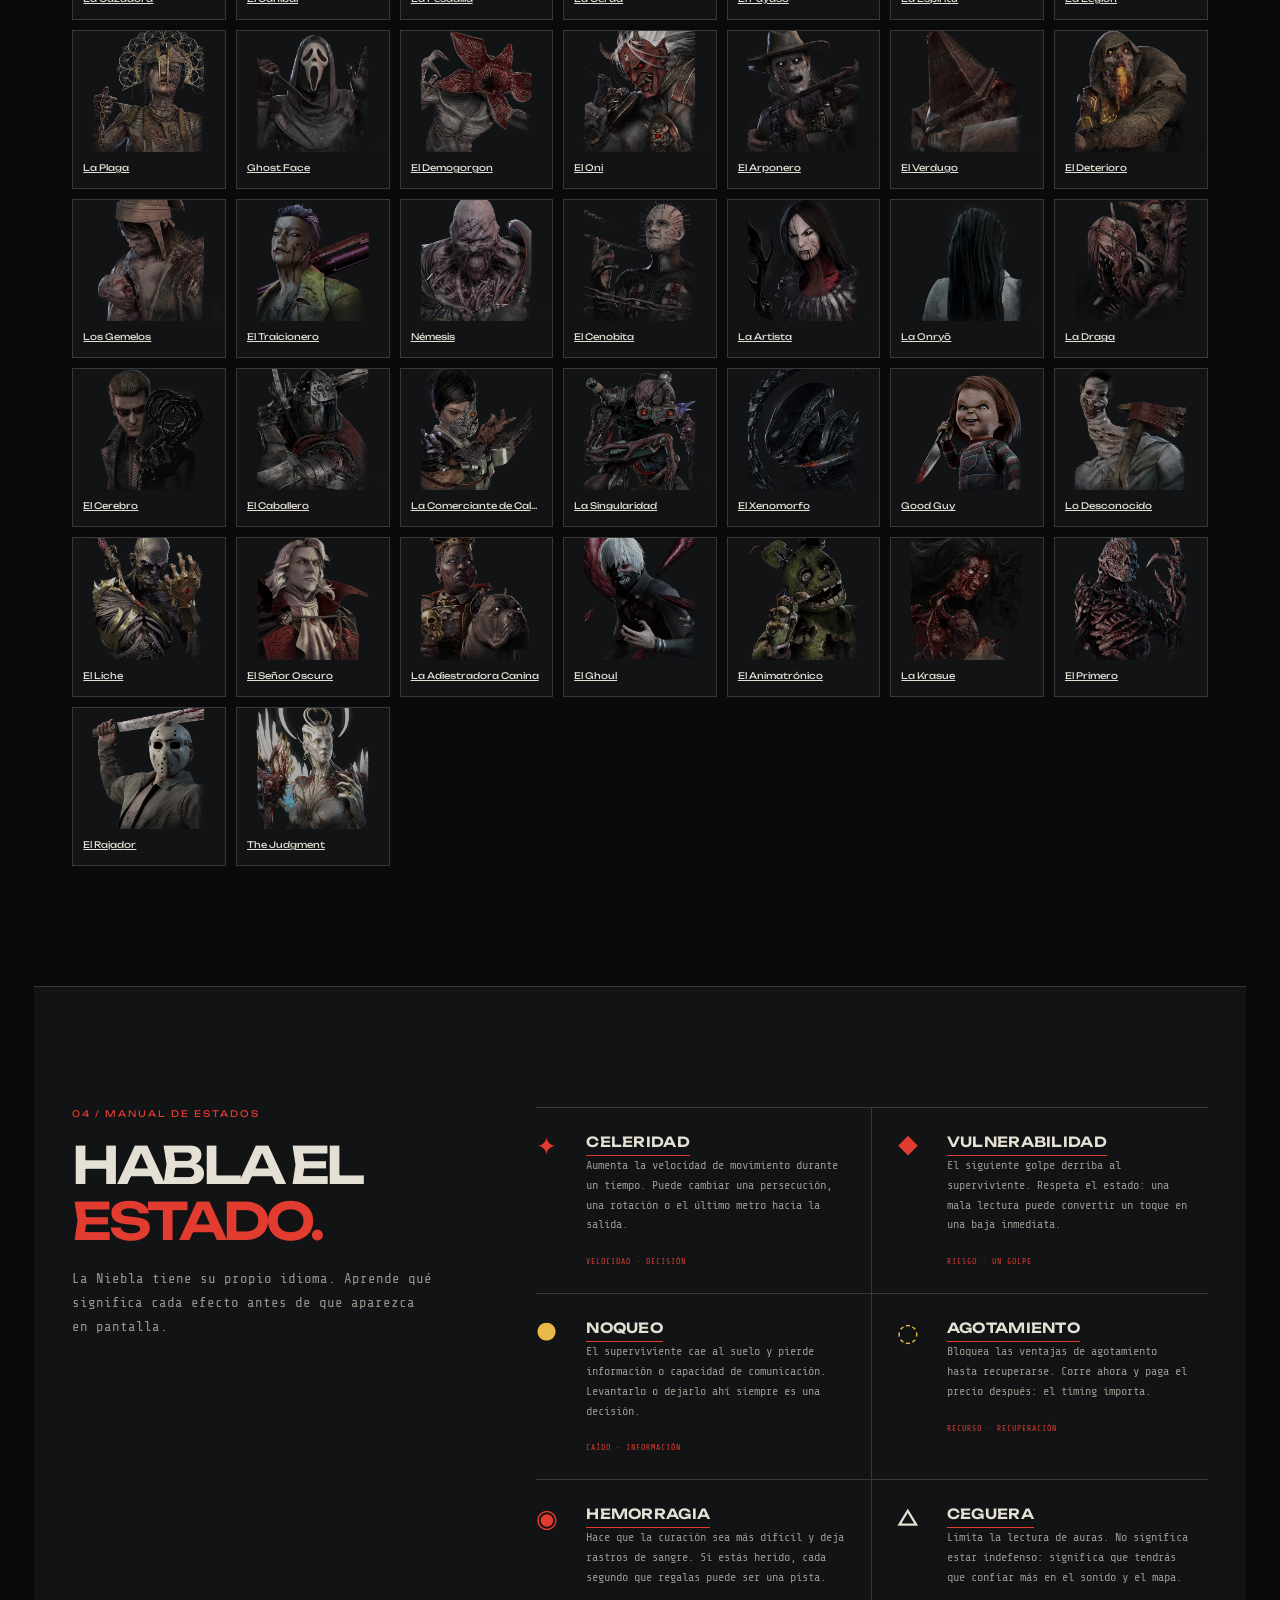
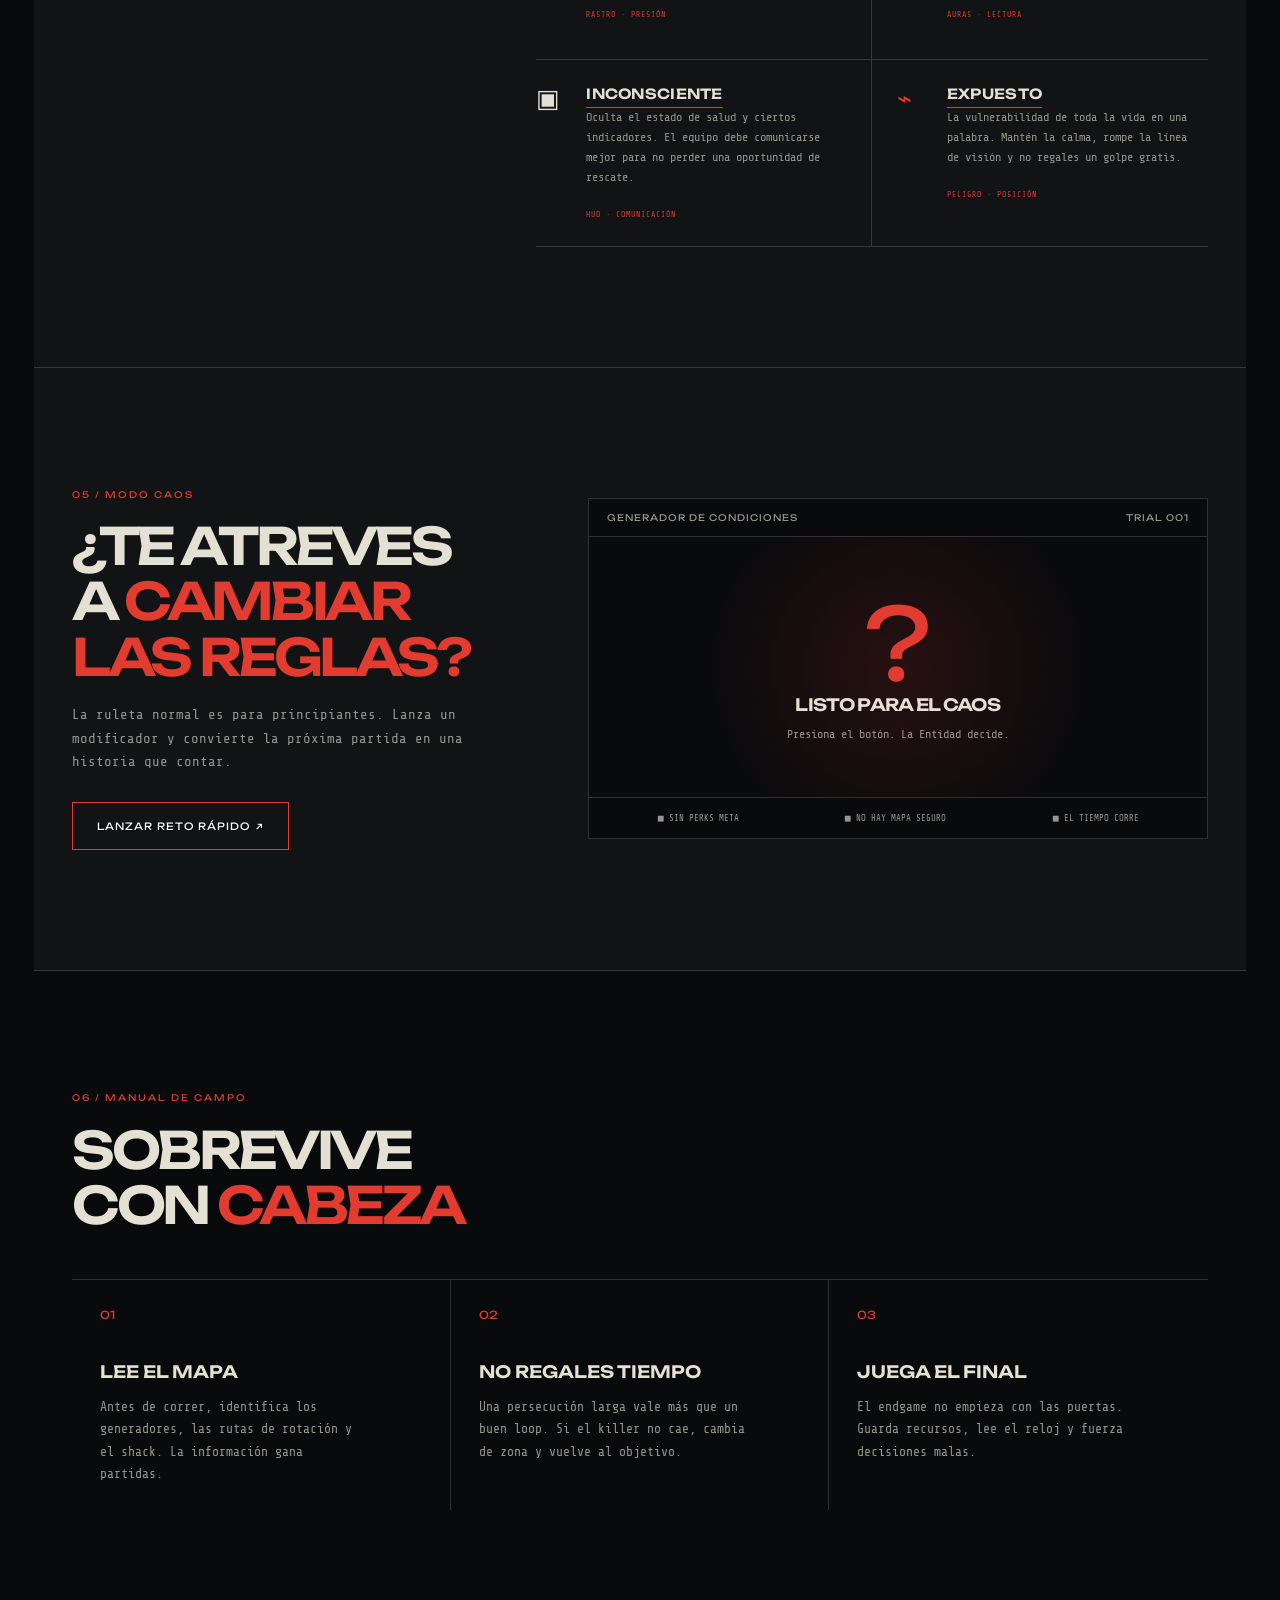
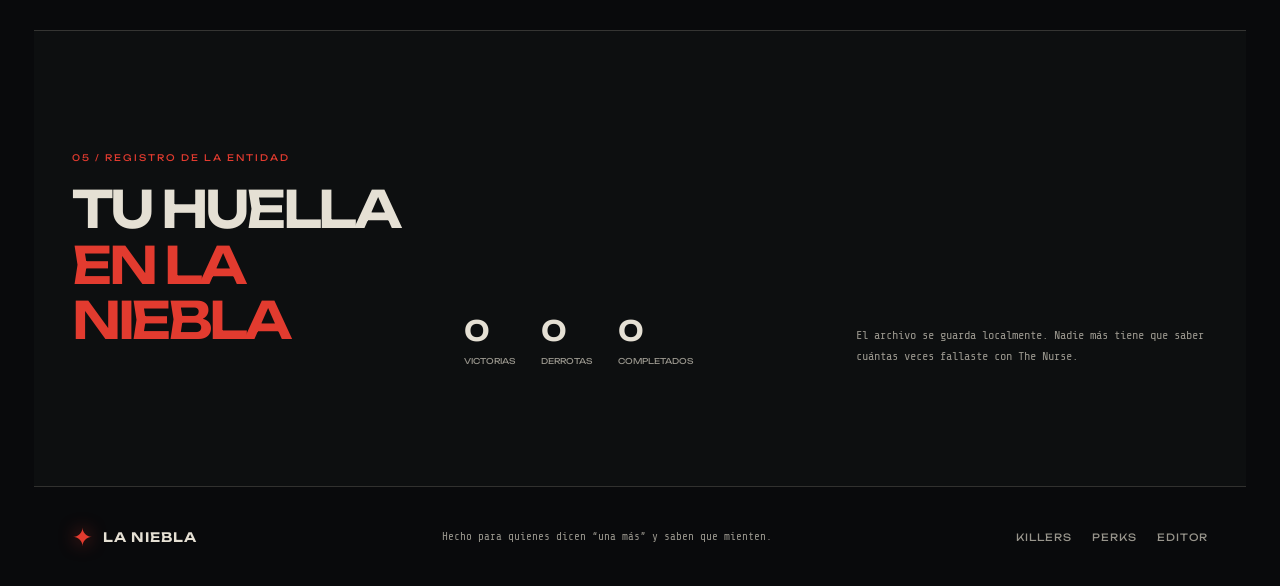
==== commit da759c23: "cambios masivos papu :v" ====
--- a/index.html
+++ b/index.html
@@ -3,162 +3,113 @@
 <head>
     <meta charset="UTF-8">
     <meta name="viewport" content="width=device-width, initial-scale=1.0">
-    <title>DBD Random Perks | Dead by Daylight Roulette & Killer Challenge</title>
-    <meta name="description" content="Randomizador de perks para Dead by Daylight. Desafia tu suerte con perks aleatorias, rutas de killers y desafio de killer unico. DBD roulette, random perks y mas.">
-    <meta name="keywords" content="dbd random perks, dbd roulette, dead by daylight randomizer, dbd killer challenge, perks aleatorias dbd, dbd randomizer perks, dead by daylight roulette">
-    <meta name="robots" content="index, follow, max-snippet:160, max-image-preview:large">
+    <title>La Niebla | DBD Challenge Hub</title>
+    <meta name="description" content="El hub definitivo de Dead by Daylight: randomizador de killers y perks, retos, builds, archivo de killers y rutas para dominar la Niebla.">
+    <meta name="robots" content="index, follow">
     <link rel="canonical" href="https://rbvg75.github.io/dbd-page/">
-    <meta property="og:title" content="DBD Random Perks | Dead by Daylight Roulette Challenge">
-    <meta property="og:description" content="Randomizador de perks para Dead by Daylight. Perks aleatorias, rutas de killers y desafio unico. Pon a prueba tu suerte en cada partida.">
+    <meta property="og:title" content="La Niebla | DBD Challenge Hub">
+    <meta property="og:description" content="Randomiza tu próxima partida, consulta builds y convierte cada trial en un reto.">
     <meta property="og:type" content="website">
-    <meta property="og:url" content="https://rbvg75.github.io/dbd-page/">
-    <meta property="og:locale" content="es_ES">
-    <meta name="twitter:card" content="summary_large_image">
-    <meta name="twitter:title" content="DBD Random Perks | Dead by Daylight Roulette Challenge">
-    <meta name="twitter:description" content="Randomizador de perks para Dead by Daylight. Perks aleatorias, rutas de killers y desafio unico.">
-    <link rel="icon" href="data:image/svg+xml,<svg xmlns='http://www.w3.org/2000/svg' viewBox='0 0 100 100'><text y='.9em' font-size='90'>🎲</text></svg>">
+    <link rel="icon" href="data:image/svg+xml,<svg xmlns='http://www.w3.org/2000/svg' viewBox='0 0 100 100'><text y='.9em' font-size='90'>🩸</text></svg>">
     <link rel="stylesheet" href="assets/css/styles.css">
-    <link href="https://fonts.googleapis.com/css2?family=Press+Start+2P&family=Share+Tech+Mono&display=swap" rel="stylesheet">
-    <script type="application/ld+json">
-    {
-      "@context": "https://schema.org",
-      "@type": "WebApplication",
-      "name": "DBD Random Perks",
-      "url": "https://rbvg75.github.io/dbd-page/",
-      "description": "Randomizador de perks para Dead by Daylight con desafios de killer, rutas y perks aleatorias.",
-      "applicationCategory": "GameApplication",
-      "operatingSystem": "Web",
-      "inLanguage": "es",
-      "about": {
-        "@type": "VideoGame",
-        "name": "Dead by Daylight",
-        "url": "https://deadbydaylight.com/"
-      }
-    }
-    </script>
+    <link href="https://fonts.googleapis.com/css2?family=Press+Start+2P&family=Share+Tech+Mono&family=Unbounded:wght@400;600;800&display=swap" rel="stylesheet">
 </head>
 <body>
-    <div class="app-container">
-        <header class="top-bar">
-            <div class="user-section">
-                <div class="user-avatar" id="userAvatar" title="Click para cambiar nombre">?</div>
-                <span class="user-name" id="userName">Jugador</span>
-            </div>
-            <div class="stats-section">
-                <div class="stat-box">
-                    <span class="stat-label">KILLERS</span>
-                    <span class="stat-value" id="statKillers">0/42</span>
-                </div>
-                <div class="stat-box">
-                    <span class="stat-label">INTENTOS</span>
-                    <span class="stat-value" id="statAttempts">0</span>
-                </div>
-            </div>
-            <div class="top-bar-title">
-                <h1 class="page-title">🎲 RETO DBD RANDOM PERKS</h1>
-            </div>
-            <nav aria-label="Navegacion principal">
-                <a href="killer-routes.html" class="nav-btn" title="Rutas de Killers">🗡️</a>
-                <a href="unique-killer.html" class="nav-btn" title="Desafío Killer Único">🩸</a>
-                <a href="tierlist.html" class="nav-btn" title="Tierlist DBD">🏆</a>
-            </nav>
-            <button class="config-btn" id="configBtn" title="Configuración">⚙</button>
+    <div class="app-container hub-shell">
+        <header class="top-bar site-header">
+            <a class="brand-lockup" href="#inicio" aria-label="La Niebla, inicio">
+                <span class="brand-mark">✦</span>
+                <span><strong>LA NIEBLA</strong><small>DBD CHALLENGE HUB</small></span>
+            </a>
+            <nav class="site-nav" aria-label="Navegación principal"><a href="index.html" aria-current="page">INICIO</a><a href="#archivo-killers">ARCHIVO</a><a href="#efectos">ESTADOS</a><a href="random-perks.html">PERKS</a><a href="killer-routes.html">RUTAS</a><a href="data-editor.html">EDITOR</a></nav>
+            <div class="header-actions"><div class="language-switcher" role="group" aria-label="Variante del español"><button type="button" data-language="es-ES">ES-ES</button><button type="button" data-language="es-LATAM">LATAM</button></div><div class="user-section"><button class="user-avatar" id="userAvatar" title="Cambiar nombre" aria-label="Cambiar nombre">?</button><span class="user-name" id="userName">Jugador</span></div><button class="icon-button config-btn" id="configBtn" title="Configuración" aria-label="Abrir configuración">⚙</button></div>
         </header>
 
-        <main class="main-content">
-            <aside class="left-panel">
-                <div class="panel panel-progress">
-                    <h3 class="panel-title">PROGRESO DEL RETO</h3>
-                    <div class="progress-bar-container">
-                        <div class="progress-bar-fill" id="progressFill" style="width: 0%"></div>
+        <main id="inicio">
+            <section class="hero-section reveal-section" aria-labelledby="hero-title">
+                <div class="hero-copy">
+                    <p class="eyebrow"><span class="live-dot"></span> LA ENTIDAD ESTÁ OBSERVANDO · TEMPORADA DE RETOS 01</p>
+                    <h1 id="hero-title">ENTRA EN<br><em>LA NIEBLA.</em></h1>
+                    <p class="hero-lede">Tu próxima partida no se juega, se sobrevive. Randomiza killer, perks y condiciones. Acumula victorias. No mires atrás.</p>
+                    <div class="hero-actions">
+                        <a class="btn btn-primary" href="#reto-activo"><span>✦</span> PREPARAR RETO</a>
+                        <a class="text-link" href="#arsenal">Explorar el arsenal <span>↓</span></a>
                     </div>
-                    <div class="progress-info">
-                        <span class="progress-percent" id="progressPercent">0%</span>
-                        <span class="progress-detail" id="progressDetail">Killers completados: 0 / 42</span>
+                    <div class="hero-signals" aria-label="Estadísticas de la aplicación">
+                        <div><strong id="statKillers">0/43</strong><span>KILLERS PURGADOS</span></div>
+                        <div><strong id="statAttempts">0</strong><span>INTENTOS</span></div>
+                        <div><strong id="heroWinRate">0%</strong><span>RATIO DE ESCAPE</span></div>
                     </div>
                 </div>
+                <div class="hero-art" aria-hidden="true">
+                    <div class="hero-orbit orbit-one"></div><div class="hero-orbit orbit-two"></div>
+                    <div class="claw-mark">✦</div><div class="hero-coordinate">THE ENTITY / 01<br>NO SIGNAL · NO ESCAPE</div>
+                    <div class="hero-stamp">TRIAL<br><b>001</b></div>
+                </div>
+            </section>
 
-                <div class="panel panel-current" id="currentKillerPanel">
-                    <h3 class="panel-title">KILLER ACTUAL</h3>
-                    <div class="current-killer-portrait" id="currentKillerPortrait">
-                        <span class="killer-placeholder-icon">?</span>
-                    </div>
-                    <p class="current-killer-name" id="currentKillerName">Sin seleccionar</p>
-                    <div class="current-perks" id="currentPerks"></div>
-                    <div class="current-status" id="currentStatus">
-                        <span class="status-badge status-waiting">ESPERANDO</span>
+            <section class="ticker" aria-label="Noticias de la Niebla"><div>◼ NUEVO RETO DISPONIBLE</div><div>◼ PERKS ALEATORIAS · 4 CARTAS</div><div>◼ SIN SEGUNDAS OPORTUNIDADES</div><div>◼ CADA DERROTA REINICIA EL CICLO</div></section>
+
+            <section class="mission-layout reveal-section" id="reto-activo" aria-labelledby="mission-title">
+                <div class="mission-intro"><p class="eyebrow">01 / MISIÓN ACTIVA</p><h2 id="mission-title">LA RULETA<br><span>DE LA NIEBLA</span></h2><p>Un killer. Cuatro perks. Una oportunidad de completar el trial. Tu progreso queda guardado en este dispositivo.</p><div class="mission-meta"><span>OBJETIVO</span><b>GANAR CON CADA KILLER</b></div></div>
+                <div class="mission-console">
+                    <div class="console-top"><span>CONEXIÓN ESTABLE</span><span class="console-status">● ONLINE</span></div>
+                    <div class="main-content">
+                        <aside class="left-panel">
+                            <div class="panel panel-progress"><h3 class="panel-title">PROGRESO DEL RETO</h3><div class="progress-bar-container"><div class="progress-bar-fill" id="progressFill" style="width:0%"></div></div><div class="progress-info"><span class="progress-percent" id="progressPercent">0%</span><span class="progress-detail" id="progressDetail">Killers completados: 0 / 43</span></div></div>
+                            <div class="panel panel-current" id="currentKillerPanel"><h3 class="panel-title">KILLER ACTUAL</h3><div class="current-killer-portrait" id="currentKillerPortrait"><span class="killer-placeholder-icon">?</span></div><p class="current-killer-name" id="currentKillerName">Sin seleccionar</p><div class="current-perks" id="currentPerks"></div><div class="current-status" id="currentStatus"><span class="status-badge status-waiting">ESPERANDO</span></div></div>
+                            <div class="action-buttons"><button class="btn btn-win" id="btnWin" disabled><span>✓</span> VICTORIA</button><button class="btn btn-lose" id="btnLose" disabled><span>✕</span> DERROTA</button></div>
+                        </aside>
+                        <section class="center-panel"><div class="console-heading"><div><p class="eyebrow">SELECTOR DE ENTIDAD</p><h2 class="section-title">KILLERS DISPONIBLES</h2></div><div class="console-filter"><label for="killerSearch">FILTRAR</label><input id="killerSearch" type="search" placeholder="Buscar killer..." autocomplete="off"><button id="clearFilter" type="button" aria-label="Limpiar búsqueda">×</button></div></div><div class="killer-grid" id="killerGrid"></div><button class="btn btn-randomize console-randomize" id="btnRandomize"><span class="randomize-icon">✦</span> INVOCAR KILLER + PERKS</button></section>
                     </div>
                 </div>
-
-                <div class="action-buttons">
-                    <button class="btn btn-win" id="btnWin" disabled>
-                        <span class="btn-icon">✓</span>
-                        <span>VICTORIA</span>
-                    </button>
-                    <button class="btn btn-lose" id="btnLose" disabled>
-                        <span class="btn-icon">✗</span>
-                        <span>DERROTA</span>
-                    </button>
-                </div>
-            </aside>
-
-            <section class="center-panel">
-                <h2 class="section-title">KILLERS DISPONIBLES</h2>
-                <div class="killer-grid" id="killerGrid"></div>
-                <button class="btn btn-randomize" id="btnRandomize">
-                    <span class="randomize-icon">🎲</span>
-                    RANDOMIZAR KILLER
-                </button>
             </section>
 
-            
+            <section class="feature-grid reveal-section" id="arsenal" aria-labelledby="arsenal-title">
+                <div class="section-intro"><p class="eyebrow">02 / EL ARCHIVO</p><h2 id="arsenal-title">TODO LO QUE<br><span>LA NIEBLA GUARDA</span></h2><p>Herramientas para cuando ya no sabes qué jugar.</p></div>
+                <a class="feature-card feature-card-red" href="random-perks.html"><span class="feature-number">01</span><span class="feature-icon">◈</span><h3>PERKS<br><em>RANDOMIZER</em></h3><p>Cuatro perks. Cero excusas. Genera una build para superviviente o killer y rompe tu rutina.</p><span class="card-arrow">ABRIR HERRAMIENTA ↗</span></a>
+                <a class="feature-card feature-card-ochre" href="unique-killer.html"><span class="feature-number">02</span><span class="feature-icon">☠</span><h3>KILLER<br><em>ÚNICO</em></h3><p>Deja que la Entidad elija por ti. Aprende a jugar todos los poderes, incluso los incómodos.</p><span class="card-arrow">ELEGIR KILLER ↗</span></a>
+                <a class="feature-card feature-card-ink" href="killer-routes.html"><span class="feature-number">03</span><span class="feature-icon">⌁</span><h3>RUTAS DE<br><em>DOMINACIÓN</em></h3><p>Builds, prioridades y planes de partida para dejar el mapa en silencio.</p><span class="card-arrow">VER RUTAS ↗</span></a>
+            </section>
+
+            <section class="archive-section reveal-section" id="archivo-killers" aria-labelledby="archive-title">
+                <div class="archive-heading"><div><p class="eyebrow">03 / ARCHIVO VIVO</p><h2 id="archive-title">CONOCE A LA<br><span>ENTIDAD.</span></h2></div><p>Todos los killers del roster, reunidos en un solo archivo. Haz click en cualquiera para leer su identidad, amenaza y forma de jugar.</p></div>
+                <div class="archive-killer-grid" id="killerArchiveGrid"></div>
+            </section>
+
+            <section class="effects-section reveal-section" id="efectos" aria-labelledby="effects-title">
+                <div class="effects-intro"><p class="eyebrow">04 / MANUAL DE ESTADOS</p><h2 id="effects-title">HABLA EL<br><span>ESTADO.</span></h2><p>La Niebla tiene su propio idioma. Aprende qué significa cada efecto antes de que aparezca en pantalla.</p></div>
+                <div class="effects-grid">
+                    <article><span class="effect-icon effect-red">✦</span><div><button class="status-term" data-status="celeridad" type="button">CELERIDAD</button><p>Aumenta la velocidad de movimiento durante un tiempo. Puede cambiar una persecución, una rotación o el último metro hacia la salida.</p><small>VELOCIDAD · DECISIÓN</small></div></article>
+                    <article><span class="effect-icon effect-red">◆</span><div><button class="status-term" data-status="vulnerabilidad" type="button">VULNERABILIDAD</button><p>El siguiente golpe derriba al superviviente. Respeta el estado: una mala lectura puede convertir un toque en una baja inmediata.</p><small>RIESGO · UN GOLPE</small></div></article>
+                    <article><span class="effect-icon effect-yellow">●</span><div><button class="status-term" data-status="noqueo" type="button">NOQUEO</button><p>El superviviente cae al suelo y pierde información o capacidad de comunicación. Levantarlo o dejarlo ahí siempre es una decisión.</p><small>CAÍDO · INFORMACIÓN</small></div></article>
+                    <article><span class="effect-icon effect-yellow">◌</span><div><button class="status-term" data-status="agotamiento" type="button">AGOTAMIENTO</button><p>Bloquea las ventajas de agotamiento hasta recuperarse. Corre ahora y paga el precio después: el timing importa.</p><small>RECURSO · RECUPERACIÓN</small></div></article>
+                    <article><span class="effect-icon effect-red">◉</span><div><button class="status-term" data-status="hemorragia" type="button">HEMORRAGIA</button><p>Hace que la curación sea más difícil y deja rastros de sangre. Si estás herido, cada segundo que regalas puede ser una pista.</p><small>RASTRO · PRESIÓN</small></div></article>
+                    <article><span class="effect-icon effect-paper">△</span><div><button class="status-term" data-status="ceguera" type="button">CEGUERA</button><p>Limita la lectura de auras. No significa estar indefenso: significa que tendrás que confiar más en el sonido y el mapa.</p><small>AURAS · LECTURA</small></div></article>
+                    <article><span class="effect-icon effect-paper">▣</span><div><button class="status-term" data-status="inconsciente" type="button">INCONSCIENTE</button><p>Oculta el estado de salud y ciertos indicadores. El equipo debe comunicarse mejor para no perder una oportunidad de rescate.</p><small>HUD · COMUNICACIÓN</small></div></article>
+                    <article><span class="effect-icon effect-red">⌁</span><div><button class="status-term" data-status="expuesto" type="button">EXPUESTO</button><p>La vulnerabilidad de toda la vida en una palabra. Mantén la calma, rompe la línea de visión y no regales un golpe gratis.</p><small>PELIGRO · POSICIÓN</small></div></article>
+                </div>
+            </section>
+
+            <section class="challenge-section reveal-section" id="retos" aria-labelledby="challenge-title">
+                <div class="challenge-copy"><p class="eyebrow">05 / MODO CAOS</p><h2 id="challenge-title">¿TE ATREVES<br>A <span>CAMBIAR LAS REGLAS?</span></h2><p>La ruleta normal es para principiantes. Lanza un modificador y convierte la próxima partida en una historia que contar.</p><button class="btn btn-outline" id="quickChallenge">LANZAR RETO RÁPIDO <span>↗</span></button></div>
+                <div class="challenge-board"><div class="board-header"><span>GENERADOR DE CONDICIONES</span><span id="challengeCounter">TRIAL 001</span></div><div class="challenge-result" id="challengeResult"><span class="result-mark">?</span><strong>LISTO PARA EL CAOS</strong><small>Presiona el botón. La Entidad decide.</small></div><div class="condition-list"><span>◼ SIN PERKS META</span><span>◼ NO HAY MAPA SEGURO</span><span>◼ EL TIEMPO CORRE</span></div></div>
+            </section>
+
+            <section class="guide-section reveal-section" id="guia" aria-labelledby="guide-title"><div class="guide-heading"><p class="eyebrow">06 / MANUAL DE CAMPO</p><h2 id="guide-title">SOBREVIVE<br>CON <span>CABEZA</span></h2></div><div class="guide-grid"><article><span>01</span><h3>LEE EL MAPA</h3><p>Antes de correr, identifica los generadores, las rutas de rotación y el shack. La información gana partidas.</p></article><article><span>02</span><h3>NO REGALES TIEMPO</h3><p>Una persecución larga vale más que un buen loop. Si el killer no cae, cambia de zona y vuelve al objetivo.</p></article><article><span>03</span><h3>JUEGA EL FINAL</h3><p>El endgame no empieza con las puertas. Guarda recursos, lee el reloj y fuerza decisiones malas.</p></article></div></section>
+
+            <section class="history-section reveal-section" id="historial" aria-labelledby="history-title"><div><p class="eyebrow">05 / REGISTRO DE LA ENTIDAD</p><h2 id="history-title">TU HUELLA<br><span>EN LA NIEBLA</span></h2></div><div class="history-stats"><div><strong id="historyWins">0</strong><span>VICTORIAS</span></div><div><strong id="historyLosses">0</strong><span>DERROTAS</span></div><div><strong id="historyCompleted">0</strong><span>COMPLETADOS</span></div></div><p class="history-note">El archivo se guarda localmente. Nadie más tiene que saber cuántas veces fallaste con The Nurse.</p></section>
         </main>
+        <footer class="site-footer"><div><span class="brand-mark">✦</span><strong>LA NIEBLA</strong></div><p>Hecho para quienes dicen “una más” y saben que mienten.</p><div class="footer-links"><a href="#archivo-killers">KILLERS</a><a href="random-perks.html">PERKS</a><a href="data-editor.html">EDITOR</a></div></footer>
     </div>
 
-    <div class="modal-overlay" id="settingsModal">
-        <div class="modal">
-            <h2 class="modal-title">⚙ CONFIGURACIÓN</h2>
-            <div class="modal-content">
-                <div class="setting-row">
-                    <label>Sonidos</label>
-                    <button class="toggle-btn" id="toggleSound">ON</button>
-                </div>
-                <div class="setting-row">
-                    <label>Nombre de jugador</label>
-                    <input type="text" id="playerNameInput" class="modal-input" maxlength="16" placeholder="Tu nombre...">
-                </div>
-                <div class="setting-row danger-zone">
-                    <label>Reiniciar todo el reto</label>
-                    <button class="btn btn-danger" id="btnResetAll">REINICIAR</button>
-                </div>
-            </div>
-            <button class="btn btn-close" id="closeSettings">CERRAR</button>
-        </div>
-    </div>
-
-    <div class="modal-overlay" id="perkRevealModal">
-        <div class="modal modal-perks">
-            <h2 class="modal-title" id="perkRevealTitle">BUSCANDO RANDOM PERKS...</h2>
-            <div class="perk-reveal-container" id="perkRevealContainer"></div>
-            <button class="btn btn-close" id="closePerkReveal" style="display:none">CONTINUAR</button>
-        </div>
-    </div>
-
-    <div class="modal-overlay" id="resetConfirmModal">
-        <div class="modal">
-            <h2 class="modal-title">⚠ CONFIRMAR</h2>
-            <p class="modal-text">¿Estás seguro de reiniciar todo el reto? Se perderá todo el progreso.</p>
-            <div class="modal-buttons">
-                <button class="btn btn-danger" id="btnConfirmReset">SÍ, REINICIAR</button>
-                <button class="btn btn-close" id="btnCancelReset">CANCELAR</button>
-            </div>
-        </div>
-    </div>
-
-    <div class="tooltip" id="tooltip"></div>
-
-    <div class="toast-container" id="toastContainer"></div>
-
+    <div class="modal-overlay" id="settingsModal"><div class="modal"><h2 class="modal-title">⚙ CONFIGURACIÓN</h2><div class="modal-content"><div class="setting-row"><label>Sonidos</label><button class="toggle-btn" id="toggleSound">ON</button></div><div class="setting-row"><label for="playerNameInput">Nombre de jugador</label><input type="text" id="playerNameInput" class="modal-input" maxlength="16" placeholder="Tu nombre..."></div><div class="setting-row danger-zone"><label>Reiniciar todo el reto</label><button class="btn btn-danger" id="btnResetAll">REINICIAR</button></div></div><button class="btn btn-close" id="closeSettings">CERRAR</button></div></div>
+    <div class="modal-overlay" id="perkRevealModal"><div class="modal modal-perks"><h2 class="modal-title" id="perkRevealTitle">BUSCANDO RANDOM PERKS...</h2><div class="perk-reveal-container" id="perkRevealContainer"></div><button class="btn btn-close" id="closePerkReveal" style="display:none">CONTINUAR</button></div></div>
+    <div class="modal-overlay" id="resetConfirmModal"><div class="modal"><h2 class="modal-title">⚠ CONFIRMAR</h2><p class="modal-text">¿Estás seguro de reiniciar todo el reto? Se perderá todo el progreso.</p><div class="modal-buttons"><button class="btn btn-danger" id="btnConfirmReset">SÍ, REINICIAR</button><button class="btn btn-close" id="btnCancelReset">CANCELAR</button></div></div></div>
+    <div class="tooltip" id="tooltip"></div><div class="toast-container" id="toastContainer"></div>
     <script src="assets/js/app.js"></script>
+    <script src="assets/js/i18n.js"></script>
+    <script src="assets/js/killer-lore.js"></script>
+    <script src="assets/js/status-lore.js"></script>
 </body>
-</html>+</html>
--- a/assets/css/styles.css
+++ b/assets/css/styles.css
@@ -1,32 +1,56 @@
 :root {
-    --bg-main: #0a0a0f;
-    --bg-dark: #111118;
-    --bg-panel: #16161e;
-    --bg-panel-light: #1c1c28;
+    --bg-void: #020203;
+    --bg-main: #07070b;
+    --bg-dark: #0c0c12;
+    --bg-panel: #11111a;
+    --bg-panel-light: #181822;
+    --bg-fog: rgba(20, 20, 28, 0.85);
+
     --border-thick: 3px;
-    --border-color: #2a2a3a;
-    --border-highlight: #4a4a5a;
-    --color-pink: #c23b6e;
-    --color-pink-light: #e84393;
-    --color-green: #1db954;
-    --color-green-dark: #168f42;
-    --color-red: #b71c1c;
-    --color-red-dark: #8b1515;
-    --color-blue-killer: #1a3a5c;
-    --color-blue-killer-hover: #224a72;
-    --color-gray-panel: #1e1e2a;
-    --color-gray-selected: #2d2050;
-    --color-orange: #e17055;
-    --color-yellow: #ffc107;
-    --color-white: #e8e8f0;
-    --color-gold: #ffab00;
-    --color-blood: #8b0000;
-    --color-blood-glow: rgba(139, 0, 0, 0.3);
-    --shadow-retro: 3px 3px 0px rgba(0, 0, 0, 0.8);
-    --shadow-glow: 0 0 15px rgba(194, 59, 110, 0.15);
+    --border-color: #1f1f2c;
+    --border-rust: #3a1a1a;
+    --border-highlight: #4a2a2a;
+
+    --color-blood: #6b0f0f;
+    --color-blood-bright: #a80000;
+    --color-blood-drip: #8b0000;
+    --color-blood-glow: rgba(139, 0, 0, 0.45);
+    --color-blood-soft: rgba(168, 0, 0, 0.18);
+
+    --color-toxic: #2a4d2e;
+    --color-toxic-bright: #4ade80;
+    --color-toxic-glow: rgba(74, 222, 128, 0.35);
+
+    --color-pink: #6b1d3a;
+    --color-pink-light: #8b2a4a;
+
+    --color-red: #8b0000;
+    --color-red-dark: #5a0000;
+
+    --color-orange: #a8541a;
+    --color-yellow: #b8a13a;
+    --color-gold: #8b6f1a;
+    --color-gold-bright: #c9a227;
+
+    --color-white: #c8c8d0;
+    --color-white-dim: #8a8a96;
+    --color-gray-panel: #16161e;
+    --color-gray-selected: #2a1018;
+
+    --color-blue-killer: #0f1620;
+    --color-blue-killer-hover: #1a2330;
+
+    --shadow-retro: 3px 3px 0px rgba(0, 0, 0, 0.9);
+    --shadow-deep: 0 8px 30px rgba(0, 0, 0, 0.85);
+    --shadow-blood: 0 0 20px rgba(139, 0, 0, 0.25);
+    --shadow-toxic: 0 0 18px rgba(74, 222, 128, 0.3);
+
     --transition-normal: 0.3s ease;
+    --transition-slow: 0.6s ease;
+
     --font-retro: 'Press Start 2P', cursive;
     --font-mono: 'Share Tech Mono', monospace;
+    --font-horror: 'Creepster', 'Nosifer', cursive;
 }
 
 * {
@@ -35,18 +59,48 @@
     box-sizing: border-box;
 }
 
+html, body {
+    background-color: var(--bg-void);
+}
+
 body {
     font-family: var(--font-mono);
     background-color: var(--bg-main);
     background-image:
-        radial-gradient(ellipse at 20% 50%, rgba(139, 0, 0, 0.06) 0%, transparent 50%),
-        radial-gradient(ellipse at 80% 20%, rgba(194, 59, 110, 0.04) 0%, transparent 50%);
+        radial-gradient(ellipse at 15% 20%, rgba(139, 0, 0, 0.12) 0%, transparent 45%),
+        radial-gradient(ellipse at 85% 80%, rgba(42, 77, 46, 0.08) 0%, transparent 45%),
+        radial-gradient(ellipse at 50% 50%, rgba(20, 20, 28, 0.5) 0%, transparent 70%),
+        repeating-linear-gradient(0deg, transparent 0px, transparent 2px, rgba(0, 0, 0, 0.15) 3px, transparent 4px);
     color: var(--color-white);
     min-height: 100vh;
     overflow-x: hidden;
+    position: relative;
+}
+
+body::before {
+    content: '';
+    position: fixed;
+    inset: 0;
+    background:
+        radial-gradient(ellipse at center, transparent 30%, rgba(0, 0, 0, 0.6) 100%);
+    pointer-events: none;
+    z-index: 1;
+}
+
+body::after {
+    content: '';
+    position: fixed;
+    inset: 0;
+    background-image: url("data:image/svg+xml,%3Csvg viewBox='0 0 200 200' xmlns='http://www.w3.org/2000/svg'%3E%3Cfilter id='n'%3E%3CfeTurbulence type='fractalNoise' baseFrequency='0.85' numOctaves='3' stitchTiles='stitch'/%3E%3CfeColorMatrix values='0 0 0 0 0 0 0 0 0 0 0 0 0 0 0 0 0 0 0.18 0'/%3E%3C/filter%3E%3Crect width='100%25' height='100%25' filter='url(%23n)'/%3E%3C/svg%3E");
+    opacity: 0.5;
+    pointer-events: none;
+    z-index: 1;
+    mix-blend-mode: overlay;
 }
 
 .app-container {
+    position: relative;
+    z-index: 2;
     max-width: 1200px;
     margin: 0 auto;
     padding: 10px;
@@ -57,14 +111,14 @@
 
 /* ===== TOP BAR ===== */
 .top-bar {
-    background: var(--bg-dark);
-    border: var(--border-thick) solid var(--border-color);
+    background: linear-gradient(180deg, #0a0a10 0%, #07070c 100%);
+    border: var(--border-thick) solid var(--border-rust);
     border-radius: 8px;
     padding: 10px 20px;
     display: flex;
     align-items: center;
     justify-content: space-between;
-    box-shadow: var(--shadow-retro), 0 0 20px rgba(0, 0, 0, 0.5);
+    box-shadow: var(--shadow-retro), var(--shadow-deep), inset 0 1px 0 rgba(139, 0, 0, 0.15);
     margin-bottom: 10px;
     color: var(--color-white);
     position: relative;
@@ -77,9 +131,42 @@
     top: 0;
     left: 0;
     right: 0;
-    height: 1px;
-    background: linear-gradient(90deg, transparent, var(--color-pink), transparent);
-    opacity: 0.5;
+    height: 2px;
+    background: linear-gradient(90deg,
+        transparent 0%,
+        var(--color-blood) 20%,
+        var(--color-blood-bright) 50%,
+        var(--color-blood) 80%,
+        transparent 100%);
+    opacity: 0.9;
+    box-shadow: 0 0 10px var(--color-blood-bright);
+}
+
+.top-bar::after {
+    content: '';
+    position: absolute;
+    top: 2px;
+    left: 0;
+    right: 0;
+    height: 6px;
+    background-image:
+        linear-gradient(180deg, transparent 0%, var(--color-blood-drip) 100%),
+        radial-gradient(circle at 15% 100%, var(--color-blood-drip) 0%, transparent 30%),
+        radial-gradient(circle at 35% 100%, var(--color-blood-drip) 0%, transparent 25%),
+        radial-gradient(circle at 55% 100%, var(--color-blood-drip) 0%, transparent 35%),
+        radial-gradient(circle at 75% 100%, var(--color-blood-drip) 0%, transparent 28%),
+        radial-gradient(circle at 90% 100%, var(--color-blood-drip) 0%, transparent 30%);
+    background-size: 100% 100%, 12px 8px, 8px 6px, 14px 10px, 10px 7px, 12px 8px;
+    background-repeat: no-repeat;
+    background-position: 0 0, 15% 0, 35% 0, 55% 0, 75% 0, 90% 0;
+    animation: bloodDrip 4s ease-in-out infinite;
+    pointer-events: none;
+    opacity: 0.7;
+}
+
+@keyframes bloodDrip {
+    0%, 100% { opacity: 0.7; transform: translateY(0); }
+    50% { opacity: 0.95; transform: translateY(1px); }
 }
 
 .top-bar-title {
@@ -90,9 +177,28 @@
 .page-title {
     font-family: var(--font-retro);
     font-size: 12px;
-    color: var(--color-red);
-    text-shadow: 0 0 10px rgba(139, 0, 0, 0.4);
+    color: var(--color-blood-bright);
+    text-shadow:
+        0 0 8px var(--color-blood-glow),
+        0 0 20px rgba(139, 0, 0, 0.4),
+        2px 2px 0 #000;
     letter-spacing: 2px;
+    animation: titleFlicker 4s ease-in-out infinite;
+    padding: 4px 0;
+}
+
+@keyframes titleFlicker {
+    0%, 18%, 22%, 25%, 53%, 57%, 100% {
+        text-shadow:
+            0 0 8px var(--color-blood-glow),
+            0 0 20px rgba(139, 0, 0, 0.4),
+            2px 2px 0 #000;
+        opacity: 1;
+    }
+    20%, 24%, 55% {
+        text-shadow: none;
+        opacity: 0.85;
+    }
 }
 
 .user-section {
@@ -104,8 +210,8 @@
 .user-avatar {
     width: 44px;
     height: 44px;
-    background: linear-gradient(135deg, var(--color-pink), #6b1d3a);
-    border: 3px solid var(--border-color);
+    background: radial-gradient(circle at 30% 30%, var(--color-blood-bright), #2a0505 80%);
+    border: 3px solid var(--border-rust);
     border-radius: 50%;
     display: flex;
     align-items: center;
@@ -115,18 +221,19 @@
     color: var(--color-white);
     cursor: pointer;
     transition: transform var(--transition-normal), box-shadow var(--transition-normal);
+    box-shadow: 0 0 12px rgba(139, 0, 0, 0.4), inset 0 0 8px rgba(0, 0, 0, 0.6);
 }
 
 .user-avatar:hover {
     transform: scale(1.1);
-    box-shadow: 0 0 15px var(--color-pink);
+    box-shadow: 0 0 20px var(--color-blood-bright), inset 0 0 8px rgba(0, 0, 0, 0.6);
 }
 
 .user-name {
     font-family: var(--font-retro);
     font-size: 14px;
     color: var(--color-white);
-    text-shadow: 0 0 10px rgba(232, 67, 147, 0.3);
+    text-shadow: 0 0 8px rgba(139, 0, 0, 0.3);
 }
 
 .stats-section {
@@ -135,19 +242,20 @@
 }
 
 .stat-box {
-    background: rgba(255, 255, 255, 0.03);
-    border: 2px solid var(--border-color);
+    background: linear-gradient(180deg, rgba(20, 5, 5, 0.6), rgba(10, 2, 2, 0.6));
+    border: 2px solid var(--border-rust);
     border-radius: 6px;
     padding: 6px 14px;
     text-align: center;
     min-width: 90px;
+    box-shadow: inset 0 0 10px rgba(0, 0, 0, 0.5);
 }
 
 .stat-label {
     display: block;
     font-size: 7px;
     font-family: var(--font-retro);
-    color: #555;
+    color: #5a3030;
     margin-bottom: 2px;
     letter-spacing: 1px;
 }
@@ -156,15 +264,15 @@
     display: block;
     font-size: 16px;
     font-family: var(--font-retro);
-    color: var(--color-gold);
-    text-shadow: 0 0 8px rgba(255, 171, 0, 0.3);
+    color: var(--color-blood-bright);
+    text-shadow: 0 0 8px var(--color-blood-glow);
 }
 
 .nav-btn {
-    background: rgba(255, 255, 255, 0.05);
-    border: 2px solid var(--border-color);
+    background: linear-gradient(180deg, #15151c, #0a0a10);
+    border: 2px solid var(--border-rust);
     border-radius: 6px;
-    color: #888;
+    color: #6a4a4a;
     font-size: 22px;
     width: 44px;
     height: 44px;
@@ -175,19 +283,52 @@
     justify-content: center;
     text-decoration: none;
     line-height: 1;
+    box-shadow: inset 0 0 8px rgba(0, 0, 0, 0.6);
 }
 
 .nav-btn:hover {
-    background: rgba(139, 0, 0, 0.3);
-    color: var(--color-white);
-    box-shadow: 0 0 10px rgba(139, 0, 0, 0.3);
+    background: linear-gradient(180deg, #2a0a0a, #1a0505);
+    color: var(--color-blood-bright);
+    border-color: var(--color-blood);
+    box-shadow: 0 0 12px var(--color-blood-glow), inset 0 0 8px rgba(139, 0, 0, 0.3);
+}
+
+.nav-btn-locked {
+    position: relative;
+    opacity: 0.45;
+    cursor: not-allowed;
+    pointer-events: auto;
+}
+
+.nav-btn-locked .nav-btn-icon {
+    filter: grayscale(1);
+}
+
+.nav-btn-locked:hover {
+    background: linear-gradient(180deg, #15151c, #0a0a10);
+    color: #6a4a4a;
+    box-shadow: inset 0 0 8px rgba(0, 0, 0, 0.6);
+    opacity: 0.7;
+}
+
+.nav-btn-lock-badge {
+    position: absolute;
+    top: -3px;
+    right: -3px;
+    font-size: 11px;
+    line-height: 1;
+    background: var(--bg-void);
+    border-radius: 50%;
+    padding: 1px;
+    box-shadow: 0 0 4px rgba(0, 0, 0, 0.8);
+    pointer-events: none;
 }
 
 .config-btn {
-    background: rgba(255, 255, 255, 0.05);
-    border: 2px solid var(--border-color);
+    background: linear-gradient(180deg, #15151c, #0a0a10);
+    border: 2px solid var(--border-rust);
     border-radius: 6px;
-    color: #888;
+    color: #6a4a4a;
     font-size: 22px;
     width: 44px;
     height: 44px;
@@ -196,13 +337,15 @@
     display: flex;
     align-items: center;
     justify-content: center;
+    box-shadow: inset 0 0 8px rgba(0, 0, 0, 0.6);
 }
 
 .config-btn:hover {
-    background: rgba(255, 255, 255, 0.1);
-    color: var(--color-white);
+    background: linear-gradient(180deg, #2a0a0a, #1a0505);
+    color: var(--color-blood-bright);
+    border-color: var(--color-blood);
     transform: rotate(90deg);
-    box-shadow: 0 0 10px rgba(255, 255, 255, 0.1);
+    box-shadow: 0 0 12px var(--color-blood-glow), inset 0 0 8px rgba(139, 0, 0, 0.3);
 }
 
 /* ===== MAIN CONTENT ===== */
@@ -226,7 +369,8 @@
     border: var(--border-thick) solid var(--border-color);
     border-radius: 8px;
     padding: 12px;
-    box-shadow: var(--shadow-retro);
+    box-shadow: var(--shadow-retro), var(--shadow-deep);
+    position: relative;
 }
 
 .panel-title {
@@ -239,11 +383,15 @@
 
 /* ===== PROGRESS PANEL ===== */
 .panel-progress {
-    background: linear-gradient(135deg, #3a0a1a, #1a0510);
-    border-color: var(--color-pink);
+    background:
+        linear-gradient(135deg, #1a0508 0%, #0a0204 100%),
+        radial-gradient(circle at 30% 30%, var(--color-blood-soft) 0%, transparent 60%);
+    background-blend-mode: normal, screen;
+    border-color: var(--color-blood);
     color: var(--color-white);
     position: relative;
     overflow: hidden;
+    box-shadow: var(--shadow-retro), var(--shadow-deep), 0 0 25px rgba(139, 0, 0, 0.2);
 }
 
 .panel-progress::before {
@@ -253,9 +401,20 @@
     left: -100%;
     width: 200%;
     height: 100%;
-    background: linear-gradient(90deg, transparent, rgba(194, 59, 110, 0.05), transparent);
-    animation: shimmer 3s ease-in-out infinite;
+    background: linear-gradient(90deg, transparent, rgba(168, 0, 0, 0.08), transparent);
+    animation: shimmer 4s ease-in-out infinite;
     pointer-events: none;
+}
+
+.panel-progress::after {
+    content: '';
+    position: absolute;
+    top: 0;
+    left: 0;
+    right: 0;
+    height: 1px;
+    background: linear-gradient(90deg, transparent, var(--color-blood-bright), transparent);
+    opacity: 0.6;
 }
 
 @keyframes shimmer {
@@ -264,26 +423,27 @@
 }
 
 .panel-progress .panel-title {
-    color: var(--color-pink-light);
-    text-shadow: 0 0 10px rgba(232, 67, 147, 0.5);
+    color: var(--color-blood-bright);
+    text-shadow: 0 0 10px var(--color-blood-glow);
 }
 
 .progress-bar-container {
-    background: rgba(0, 0, 0, 0.5);
-    border: 2px solid #333;
+    background: rgba(0, 0, 0, 0.7);
+    border: 2px solid #2a0a0a;
     border-radius: 10px;
     height: 24px;
     overflow: hidden;
     position: relative;
+    box-shadow: inset 0 0 8px rgba(0, 0, 0, 0.8);
 }
 
 .progress-bar-fill {
     height: 100%;
-    background: linear-gradient(90deg, #1db954, #4ade80);
+    background: linear-gradient(90deg, var(--color-blood) 0%, var(--color-blood-bright) 50%, #d60000 100%);
     border-radius: 8px;
-    transition: width 0.6s ease;
+    transition: width 0.8s ease;
     position: relative;
-    box-shadow: 0 0 10px rgba(29, 185, 84, 0.4);
+    box-shadow: 0 0 12px var(--color-blood-glow);
 }
 
 .progress-bar-fill::after {
@@ -293,7 +453,7 @@
     left: 0;
     right: 0;
     bottom: 50%;
-    background: rgba(255, 255, 255, 0.15);
+    background: linear-gradient(180deg, rgba(255, 80, 80, 0.25), transparent);
     border-radius: 8px 8px 0 0;
 }
 
@@ -307,38 +467,42 @@
 .progress-percent {
     font-family: var(--font-retro);
     font-size: 14px;
-    text-shadow: 0 0 8px rgba(255, 171, 0, 0.4);
-    color: var(--color-gold);
+    text-shadow: 0 0 8px var(--color-blood-glow);
+    color: var(--color-blood-bright);
 }
 
 .progress-detail {
     font-size: 11px;
     opacity: 0.7;
-    color: #aaa;
+    color: #6a5a5a;
 }
 
 /* ===== CURRENT KILLER PANEL ===== */
 .panel-current {
-    background: var(--bg-panel);
-    border-color: #333;
+    background:
+        linear-gradient(180deg, var(--bg-panel) 0%, var(--bg-dark) 100%);
+    border-color: var(--border-rust);
     color: var(--color-white);
     text-align: center;
     flex: 1;
     min-height: 0;
     overflow: hidden;
+    box-shadow: var(--shadow-retro), var(--shadow-deep);
 }
 
 .panel-current .panel-title {
-    color: #aaa;
+    color: #5a4a4a;
     text-shadow: none;
+    letter-spacing: 3px;
 }
 
 .current-killer-portrait {
     width: 100px;
     height: 100px;
     margin: 10px auto;
-    background: #0d0d12;
-    border: 3px solid var(--border-color);
+    background:
+        radial-gradient(circle at center, #0a0a10 0%, #000 100%);
+    border: 3px solid var(--border-rust);
     border-radius: 12px;
     display: flex;
     align-items: center;
@@ -347,24 +511,69 @@
     transition: all var(--transition-normal);
     overflow: hidden;
     position: relative;
+    box-shadow: inset 0 0 15px rgba(0, 0, 0, 0.8), 0 0 10px rgba(0, 0, 0, 0.6);
+}
+
+.current-killer-portrait::before {
+    content: '';
+    position: absolute;
+    inset: 0;
+    border-radius: 12px;
+    pointer-events: none;
+    background: radial-gradient(circle at 50% 0%, transparent 60%, rgba(0, 0, 0, 0.4) 100%);
+    z-index: 2;
 }
 
 .current-killer-portrait.active {
-    border-color: var(--color-gold);
-    box-shadow: 0 0 20px rgba(255, 171, 0, 0.3), 0 0 40px rgba(255, 171, 0, 0.1);
+    border-color: var(--color-blood-bright);
+    box-shadow:
+        inset 0 0 15px rgba(0, 0, 0, 0.8),
+        0 0 25px var(--color-blood-glow),
+        0 0 50px rgba(139, 0, 0, 0.25);
+    animation: terrorPulse 2.5s ease-in-out infinite;
+}
+
+@keyframes terrorPulse {
+    0%, 100% {
+        box-shadow:
+            inset 0 0 15px rgba(0, 0, 0, 0.8),
+            0 0 25px var(--color-blood-glow),
+            0 0 50px rgba(139, 0, 0, 0.25);
+    }
+    50% {
+        box-shadow:
+            inset 0 0 15px rgba(0, 0, 0, 0.8),
+            0 0 35px var(--color-blood-bright),
+            0 0 70px rgba(168, 0, 0, 0.4);
+    }
 }
 
 .killer-placeholder-icon {
     font-family: var(--font-retro);
-    color: #333;
+    color: #2a1a1a;
+    text-shadow: 0 0 8px rgba(0, 0, 0, 0.8);
+}
+
+.killer-placeholder-fallback {
+    width: 100%;
+    height: 100%;
+    display: flex;
+    align-items: center;
+    justify-content: center;
+    font-size: 56px;
+    background: radial-gradient(circle at 50% 40%, #2a0505 0%, #000 80%);
+    color: var(--color-blood-bright);
+    text-shadow: 0 0 20px var(--color-blood-glow);
+    filter: drop-shadow(0 0 10px rgba(139, 0, 0, 0.6));
 }
 
 .current-killer-name {
     font-family: var(--font-retro);
     font-size: 11px;
     margin: 8px 0;
-    text-shadow: 0 0 8px rgba(232, 232, 240, 0.2);
+    text-shadow: 0 0 8px rgba(139, 0, 0, 0.3);
     color: var(--color-white);
+    letter-spacing: 1px;
 }
 
 .current-perks {
@@ -379,34 +588,44 @@
 .perk-slot {
     width: 72px;
     height: 72px;
-    background: #0d0d12;
-    border: 2px solid #333;
+    background:
+        radial-gradient(circle at center, #0a0a0f 0%, #000 100%);
+    border: 2px solid var(--border-rust);
     border-radius: 8px;
     display: flex;
     align-items: center;
     justify-content: center;
     font-size: 8px;
     font-family: var(--font-retro);
-    color: #444;
+    color: #3a2020;
     transition: all var(--transition-normal);
     position: relative;
     overflow: visible;
+    box-shadow: inset 0 0 10px rgba(0, 0, 0, 0.8);
 }
 
 .perk-slot.filled {
-    border-color: var(--color-yellow);
-    color: var(--color-yellow);
-    box-shadow: 0 0 8px rgba(255, 193, 7, 0.2);
+    border-color: var(--color-blood-bright);
+    color: var(--color-blood-bright);
+    box-shadow: 0 0 10px var(--color-blood-glow), inset 0 0 8px rgba(139, 0, 0, 0.2);
 }
 
 .perk-slot.filled::before {
     display: none;
 }
+
 .perk-slot.filled .perk-image {
     width: 100%;
     height: 100%;
     object-fit: cover;
     border-radius: 4px;
+    filter: brightness(0.9) contrast(1.1);
+}
+
+.perk-fallback {
+    font-size: 24px;
+    color: var(--color-blood-bright);
+    text-shadow: 0 0 8px var(--color-blood-glow);
 }
 
 .perk-slot.spinning {
@@ -426,10 +645,13 @@
     transform: translateX(-50%);
     font-size: 6px;
     white-space: nowrap;
-    color: #aaa;
+    color: #6a5a5a;
     font-family: var(--font-mono);
     text-align: center;
     pointer-events: none;
+    max-width: 80px;
+    overflow: hidden;
+    text-overflow: ellipsis;
 }
 
 .current-status {
@@ -441,45 +663,49 @@
     font-size: 9px;
     padding: 4px 12px;
     border-radius: 4px;
-    border: 2px solid rgba(255, 255, 255, 0.1);
+    border: 2px solid rgba(0, 0, 0, 0.6);
     display: inline-block;
+    letter-spacing: 1px;
 }
 
 .status-waiting {
-    background: #1a1a24;
-    color: #555;
-    border-color: #333;
+    background: #0a0a10;
+    color: #3a2a2a;
+    border-color: #1f1f2c;
 }
 
 .status-inprogress {
-    background: var(--color-orange);
+    background: linear-gradient(180deg, var(--color-orange), #6a2a0a);
     color: var(--color-white);
-    animation: pulse 1.5s ease-in-out infinite;
-    border-color: #c45a3a;
+    animation: pulse 1.8s ease-in-out infinite;
+    border-color: #4a1a0a;
+    box-shadow: 0 0 8px rgba(168, 84, 26, 0.4);
 }
 
 .status-completed {
-    background: var(--color-green);
+    background: linear-gradient(180deg, var(--color-toxic), #1a3d1e);
+    color: var(--color-toxic-bright);
+    border-color: var(--color-toxic);
+    box-shadow: 0 0 8px var(--color-toxic-glow);
+}
+
+.status-failed {
+    background: linear-gradient(180deg, var(--color-blood-bright), var(--color-blood));
     color: var(--color-white);
-    border-color: var(--color-green-dark);
-}
-
-.status-failed {
-    background: var(--color-red);
-    color: var(--color-white);
-    border-color: var(--color-red-dark);
+    border-color: var(--color-blood-drip);
     animation: failedPulse 0.8s ease;
+    box-shadow: 0 0 10px var(--color-blood-glow);
 }
 
 @keyframes pulse {
-    0%, 100% { opacity: 1; box-shadow: 0 0 5px rgba(225, 112, 85, 0.3); }
-    50% { opacity: 0.7; box-shadow: 0 0 15px rgba(225, 112, 85, 0.6); }
+    0%, 100% { opacity: 1; box-shadow: 0 0 5px rgba(168, 84, 26, 0.3); }
+    50% { opacity: 0.75; box-shadow: 0 0 15px rgba(168, 84, 26, 0.6); }
 }
 
 @keyframes failedPulse {
-    0% { box-shadow: 0 0 0 rgba(183, 28, 28, 0); }
-    50% { box-shadow: 0 0 30px rgba(183, 28, 28, 0.8); }
-    100% { box-shadow: 0 0 5px rgba(183, 28, 28, 0.3); }
+    0% { box-shadow: 0 0 0 rgba(139, 0, 0, 0); }
+    50% { box-shadow: 0 0 35px rgba(168, 0, 0, 0.9); }
+    100% { box-shadow: 0 0 5px rgba(139, 0, 0, 0.4); }
 }
 
 /* ===== ACTION BUTTONS ===== */
@@ -493,19 +719,20 @@
 .btn {
     font-family: var(--font-retro);
     cursor: pointer;
-    border: var(--border-thick) solid rgba(0, 0, 0, 0.5);
+    border: var(--border-thick) solid rgba(0, 0, 0, 0.8);
     border-radius: 8px;
     transition: all var(--transition-normal);
     display: flex;
     align-items: center;
     justify-content: center;
     gap: 6px;
-    text-shadow: 1px 1px 0 rgba(0, 0, 0, 0.5);
+    text-shadow: 1px 1px 0 rgba(0, 0, 0, 0.7);
+    letter-spacing: 1px;
 }
 
 .btn:hover:not(:disabled) {
     transform: translateY(-2px);
-    box-shadow: 0 4px 15px rgba(0, 0, 0, 0.5);
+    box-shadow: 0 6px 18px rgba(0, 0, 0, 0.7);
 }
 
 .btn:active:not(:disabled) {
@@ -514,41 +741,43 @@
 }
 
 .btn:disabled {
-    opacity: 0.3;
+    opacity: 0.25;
     cursor: not-allowed;
-    filter: grayscale(0.8);
+    filter: grayscale(0.9);
 }
 
 .btn-win {
-    background: linear-gradient(180deg, #1db954, #168f42);
+    background: linear-gradient(180deg, var(--color-toxic) 0%, #1a3d1e 100%);
+    color: var(--color-toxic-bright);
+    padding: 12px;
+    font-size: 11px;
+    flex: 1;
+    box-shadow: var(--shadow-retro), inset 0 1px 0 rgba(74, 222, 128, 0.2);
+}
+
+.btn-win:hover:not(:disabled) {
+    background: linear-gradient(180deg, #3a6a3e 0%, var(--color-toxic) 100%);
+    box-shadow: 0 4px 15px var(--color-toxic-glow), inset 0 1px 0 rgba(74, 222, 128, 0.3);
+    text-shadow: 0 0 6px var(--color-toxic-glow);
+}
+
+.btn-lose {
+    background: linear-gradient(180deg, var(--color-blood-bright) 0%, var(--color-blood) 100%);
     color: var(--color-white);
     padding: 12px;
     font-size: 11px;
     flex: 1;
-    box-shadow: var(--shadow-retro);
-}
-
-.btn-win:hover:not(:disabled) {
-    background: linear-gradient(180deg, #22cc5e, #1db954);
-    box-shadow: 0 4px 15px rgba(29, 185, 84, 0.4);
-}
-
-.btn-lose {
-    background: linear-gradient(180deg, #b71c1c, #8b1515);
-    color: var(--color-white);
-    padding: 12px;
-    font-size: 11px;
-    flex: 1;
-    box-shadow: var(--shadow-retro);
+    box-shadow: var(--shadow-retro), inset 0 1px 0 rgba(255, 80, 80, 0.2);
 }
 
 .btn-lose:hover:not(:disabled) {
-    background: linear-gradient(180deg, #d32f2f, #b71c1c);
-    box-shadow: 0 4px 15px rgba(183, 28, 28, 0.4);
+    background: linear-gradient(180deg, #d60000 0%, var(--color-blood-bright) 100%);
+    box-shadow: 0 4px 15px var(--color-blood-glow), inset 0 1px 0 rgba(255, 80, 80, 0.3);
+    text-shadow: 0 0 6px var(--color-blood-glow);
 }
 
 .btn-danger {
-    background: linear-gradient(180deg, #b71c1c, #8b1515);
+    background: linear-gradient(180deg, var(--color-blood-bright), var(--color-blood));
     color: var(--color-white);
     padding: 8px 16px;
     font-size: 9px;
@@ -556,19 +785,23 @@
 }
 
 .btn-danger:hover:not(:disabled) {
-    background: linear-gradient(180deg, #d32f2f, #b71c1c);
+    background: linear-gradient(180deg, #d60000, var(--color-blood-bright));
+    box-shadow: 0 0 12px var(--color-blood-glow);
 }
 
 .btn-close {
-    background: #2a2a3a;
-    color: var(--color-white);
+    background: linear-gradient(180deg, #1f1f2c, #0a0a10);
+    color: var(--color-white-dim);
     padding: 8px 20px;
     font-size: 10px;
     box-shadow: var(--shadow-retro);
+    border: var(--border-thick) solid var(--border-color);
 }
 
 .btn-close:hover {
-    background: #3a3a4a;
+    background: linear-gradient(180deg, #2a1a1a, #1a0a0a);
+    color: var(--color-blood-bright);
+    border-color: var(--border-rust);
 }
 
 .btn-icon {
@@ -578,14 +811,27 @@
 /* ===== CENTER PANEL ===== */
 .center-panel {
     flex: 1;
-    background: var(--bg-panel);
-    border: var(--border-thick) solid var(--border-color);
+    background:
+        linear-gradient(180deg, var(--bg-panel) 0%, var(--bg-dark) 100%);
+    border: var(--border-thick) solid var(--border-rust);
     border-radius: 8px;
     padding: 16px;
-    box-shadow: var(--shadow-retro), 0 0 30px rgba(0, 0, 0, 0.3);
+    box-shadow: var(--shadow-retro), var(--shadow-deep), inset 0 0 30px rgba(0, 0, 0, 0.5);
     display: flex;
     flex-direction: column;
     position: relative;
+    overflow: hidden;
+}
+
+.center-panel::before {
+    content: '';
+    position: absolute;
+    top: 0;
+    left: 0;
+    right: 0;
+    height: 1px;
+    background: linear-gradient(90deg, transparent, var(--color-blood), transparent);
+    opacity: 0.5;
 }
 
 .section-title {
@@ -593,9 +839,20 @@
     font-size: 14px;
     text-align: center;
     margin-bottom: 14px;
-    color: #888;
-    text-shadow: none;
-    letter-spacing: 2px;
+    color: #4a3a3a;
+    text-shadow: 0 0 6px rgba(0, 0, 0, 0.8);
+    letter-spacing: 3px;
+    position: relative;
+}
+
+.section-title::after {
+    content: '';
+    display: block;
+    width: 60%;
+    height: 1px;
+    margin: 8px auto 0;
+    background: linear-gradient(90deg, transparent, var(--color-blood), transparent);
+    opacity: 0.6;
 }
 
 /* ===== KILLER GRID ===== */
@@ -611,8 +868,9 @@
 
 .killer-card {
     aspect-ratio: 5/4;
-    background: var(--color-blue-killer);
-    border: 2px solid #1a2a40;
+    background:
+        linear-gradient(180deg, #0a0a10 0%, #050508 100%);
+    border: 2px solid #1a1a24;
     border-radius: 6px;
     display: flex;
     flex-direction: column;
@@ -622,6 +880,7 @@
     transition: all var(--transition-normal);
     position: relative;
     overflow: hidden;
+    box-shadow: inset 0 0 12px rgba(0, 0, 0, 0.8);
 }
 
 .killer-card::before {
@@ -631,17 +890,29 @@
     left: 0;
     right: 0;
     bottom: 70%;
-    background: linear-gradient(180deg, rgba(255,255,255,0.08), transparent);
+    background: linear-gradient(180deg, rgba(255, 255, 255, 0.04), transparent);
     border-radius: 4px 4px 0 0;
     pointer-events: none;
     z-index: 1;
 }
 
+.killer-card::after {
+    content: '';
+    position: absolute;
+    inset: 0;
+    background: radial-gradient(circle at center, transparent 40%, rgba(0, 0, 0, 0.7) 100%);
+    pointer-events: none;
+    z-index: 1;
+    border-radius: 6px;
+}
+
 .killer-card:hover:not(.completed) {
     transform: translateY(-3px);
-    box-shadow: 0 4px 15px rgba(0, 0, 0, 0.5);
+    box-shadow:
+        0 4px 18px rgba(139, 0, 0, 0.4),
+        inset 0 0 15px rgba(139, 0, 0, 0.1);
     z-index: 2;
-    border-color: #4a6a8a;
+    border-color: var(--color-blood);
 }
 
 .killer-card .killer-img {
@@ -650,20 +921,20 @@
     object-fit: cover;
     border-radius: 4px 4px 0 0;
     pointer-events: none;
-    filter: brightness(0.85);
+    filter: brightness(0.65) contrast(1.15) saturate(0.85);
     transition: filter var(--transition-normal);
 }
 
 .killer-card:hover .killer-img {
-    filter: brightness(1);
+    filter: brightness(0.85) contrast(1.1) saturate(1);
 }
 
 .killer-card .killer-card-name {
     font-family: var(--font-retro);
     font-size: 6px;
-    color: rgba(255, 255, 255, 0.85);
+    color: #8a7a7a;
     text-align: center;
-    text-shadow: 1px 1px 2px rgba(0, 0, 0, 0.8);
+    text-shadow: 1px 1px 2px rgba(0, 0, 0, 0.9);
     line-height: 1.2;
     padding: 2px;
     width: 100%;
@@ -672,73 +943,99 @@
     align-items: center;
     justify-content: center;
     overflow: hidden;
-    background: rgba(0, 0, 0, 0.4);
+    background: linear-gradient(180deg, rgba(0, 0, 0, 0.6), rgba(0, 0, 0, 0.8));
+    position: relative;
+    z-index: 2;
+    letter-spacing: 0.5px;
 }
 
 .killer-card.selected {
-    background: linear-gradient(135deg, #2d2050, #3d2870);
-    border: 2px solid var(--color-gold);
-    box-shadow: 0 0 20px rgba(255, 171, 0, 0.4), 0 0 40px rgba(255, 171, 0, 0.15), inset 0 0 15px rgba(255, 171, 0, 0.15);
-    animation: selectedGlow 2s ease-in-out infinite;
+    background: linear-gradient(180deg, #1a0508 0%, #0a0204 100%);
+    border: 2px solid var(--color-blood-bright);
+    box-shadow:
+        0 0 25px var(--color-blood-glow),
+        0 0 50px rgba(139, 0, 0, 0.2),
+        inset 0 0 20px rgba(139, 0, 0, 0.3);
+    animation: terrorRadius 1.8s ease-in-out infinite;
     transform: scale(1.05);
     z-index: 3;
 }
 
 .killer-card.selected .killer-img {
-    filter: brightness(1.2) saturate(1.3);
+    filter: brightness(1) contrast(1.2) saturate(1.3);
 }
 
 .killer-card.selected .killer-card-name {
-    color: var(--color-gold);
-    text-shadow: 0 0 6px rgba(255, 171, 0, 0.6);
-    background: rgba(255, 171, 0, 0.15);
-}
-
-@keyframes selectedGlow {
-    0%, 100% { box-shadow: 0 0 20px rgba(255, 171, 0, 0.4), 0 0 40px rgba(255, 171, 0, 0.15), inset 0 0 15px rgba(255, 171, 0, 0.15); }
-    50% { box-shadow: 0 0 30px rgba(255, 171, 0, 0.6), 0 0 60px rgba(255, 171, 0, 0.25), inset 0 0 25px rgba(255, 171, 0, 0.25); }
+    color: var(--color-blood-bright);
+    text-shadow: 0 0 8px var(--color-blood-glow);
+    background: linear-gradient(180deg, rgba(139, 0, 0, 0.3), rgba(0, 0, 0, 0.8));
+}
+
+@keyframes terrorRadius {
+    0%, 100% {
+        box-shadow:
+            0 0 25px var(--color-blood-glow),
+            0 0 50px rgba(139, 0, 0, 0.2),
+            inset 0 0 20px rgba(139, 0, 0, 0.3);
+    }
+    50% {
+        box-shadow:
+            0 0 40px var(--color-blood-bright),
+            0 0 80px rgba(168, 0, 0, 0.4),
+            inset 0 0 30px rgba(168, 0, 0, 0.4);
+    }
 }
 
 .killer-card.completed {
-    background: linear-gradient(135deg, #0d3d1a, #1a5c2a);
-    border-color: #1a5c2a;
-    opacity: 0.85;
+    background: linear-gradient(180deg, #0a1a0c 0%, #050a06 100%);
+    border-color: var(--color-toxic);
+    opacity: 0.7;
+    box-shadow: inset 0 0 12px rgba(0, 0, 0, 0.8);
 }
 
 .killer-card.completed .killer-img {
-    filter: brightness(0.7) saturate(0.8);
+    filter: brightness(0.4) contrast(0.8) saturate(0.5) sepia(0.3);
 }
 
 .killer-card.completed::after {
-    content: '\2713';
+    content: '';
+    position: absolute;
+    inset: 0;
+    background: linear-gradient(180deg, rgba(74, 222, 128, 0.15) 0%, transparent 100%);
+    pointer-events: none;
+    z-index: 1;
+    border-radius: 6px;
+}
+
+.killer-card.completed .checkmark {
     position: absolute;
     top: 4px;
     right: 6px;
     font-size: 14px;
     font-family: var(--font-retro);
-    color: #4ade80;
-    text-shadow: 0 0 8px rgba(74, 222, 128, 0.5);
+    color: var(--color-toxic-bright);
+    text-shadow: 0 0 8px var(--color-toxic-glow);
     z-index: 2;
 }
 
 .killer-card.recently-defeated {
-    background: rgba(183, 28, 28, 0.4);
-    border-color: #8b1515;
+    background: rgba(139, 0, 0, 0.5);
+    border-color: var(--color-blood-bright);
     animation: defeatedFlash 0.5s ease;
 }
 
 @keyframes defeatedFlash {
     0% { transform: scale(1); }
-    25% { transform: scale(0.9); background: rgba(183, 28, 28, 0.8); box-shadow: 0 0 30px rgba(183, 28, 28, 0.5); }
+    25% { transform: scale(0.9); background: rgba(168, 0, 0, 0.8); box-shadow: 0 0 35px rgba(168, 0, 0, 0.6); }
     50% { transform: scale(1.05); }
     100% { transform: scale(1); }
 }
 
 .killer-card.cycling {
-    background: var(--color-yellow) !important;
+    background: linear-gradient(180deg, #2a1a0a 0%, #1a0a04 100%) !important;
     transform: scale(1.05);
-    box-shadow: 0 0 15px rgba(255, 193, 7, 0.5);
-    border-color: var(--color-yellow);
+    box-shadow: 0 0 20px var(--color-blood-glow);
+    border-color: var(--color-blood-bright);
     transition: background 0.06s, transform 0.06s, box-shadow 0.06s;
 }
 
@@ -747,35 +1044,36 @@
 }
 
 .killer-card.cycling .killer-card-name {
-    color: #000 !important;
-    text-shadow: none !important;
+    color: var(--color-blood-bright) !important;
+    text-shadow: 0 0 6px var(--color-blood-glow) !important;
 }
 
 .killer-card.just-completed {
-    animation: completionBurst 0.6s ease;
+    animation: completionBurst 0.8s ease;
 }
 
 @keyframes completionBurst {
-    0% { transform: scale(1); background: var(--color-gold); }
-    30% { transform: scale(1.15); background: var(--color-green); box-shadow: 0 0 30px rgba(29, 185, 84, 0.6); }
+    0% { transform: scale(1); background: var(--color-blood-bright); }
+    30% { transform: scale(1.18); background: var(--color-toxic); box-shadow: 0 0 40px var(--color-toxic-glow); }
     60% { transform: scale(0.95); }
     100% { transform: scale(1); }
 }
 
 /* ===== RANDOMIZE BUTTON ===== */
 .btn-randomize {
-    background: linear-gradient(180deg, #4a2d7a, #2d1a52);
-    color: var(--color-white);
+    background: linear-gradient(180deg, #1a0508 0%, #0a0204 100%);
+    color: var(--color-blood-bright);
     padding: 14px 24px;
     font-size: 14px;
     margin-top: 14px;
-    box-shadow: var(--shadow-retro);
-    border: var(--border-thick) solid #1a0e30;
+    box-shadow: var(--shadow-retro), inset 0 1px 0 rgba(168, 0, 0, 0.3);
+    border: var(--border-thick) solid var(--color-blood);
     border-radius: 8px;
     width: 100%;
     text-align: center;
     position: relative;
     overflow: hidden;
+    text-shadow: 0 0 6px var(--color-blood-glow);
 }
 
 .btn-randomize::before {
@@ -785,8 +1083,8 @@
     left: -100%;
     width: 200%;
     height: 100%;
-    background: linear-gradient(90deg, transparent, rgba(255, 255, 255, 0.05), transparent);
-    animation: btnShimmer 3s ease-in-out infinite;
+    background: linear-gradient(90deg, transparent, rgba(168, 0, 0, 0.15), transparent);
+    animation: btnShimmer 3.5s ease-in-out infinite;
     pointer-events: none;
 }
 
@@ -796,19 +1094,21 @@
 }
 
 .btn-randomize:hover:not(:disabled) {
-    background: linear-gradient(180deg, #5a3d8a, #3d2a62);
-    box-shadow: 0 4px 20px rgba(74, 45, 122, 0.5);
+    background: linear-gradient(180deg, #2a0a0e 0%, #1a0508 100%);
+    color: #d60000;
+    box-shadow: 0 4px 25px var(--color-blood-glow), inset 0 1px 0 rgba(255, 80, 80, 0.3);
     transform: translateY(-2px);
+    text-shadow: 0 0 10px var(--color-blood-bright);
 }
 
 .btn-randomize:active:not(:disabled) {
     transform: translateY(0);
-    box-shadow: none;
+    box-shadow: var(--shadow-retro);
 }
 
 .btn-randomize:disabled {
-    opacity: 0.35;
-    filter: grayscale(0.7);
+    opacity: 0.3;
+    filter: grayscale(0.8);
 }
 
 .randomize-icon {
@@ -822,12 +1122,12 @@
     left: 0;
     width: 100%;
     height: 100%;
-    background: rgba(0, 0, 0, 0.85);
+    background: rgba(0, 0, 0, 0.9);
     display: none;
     align-items: center;
     justify-content: center;
     z-index: 1000;
-    backdrop-filter: blur(6px);
+    backdrop-filter: blur(8px);
 }
 
 .modal-overlay.active {
@@ -841,16 +1141,33 @@
 }
 
 .modal {
-    background: var(--bg-dark);
-    border: 2px solid var(--border-color);
+    background:
+        linear-gradient(180deg, #0c0c12 0%, #050508 100%);
+    border: 2px solid var(--color-blood);
     border-radius: 12px;
     padding: 24px;
     color: var(--color-white);
-    box-shadow: 0 10px 40px rgba(0, 0, 0, 0.7);
+    box-shadow:
+        0 10px 50px rgba(0, 0, 0, 0.9),
+        0 0 30px rgba(139, 0, 0, 0.3),
+        inset 0 1px 0 rgba(139, 0, 0, 0.2);
     min-width: 340px;
     max-width: 500px;
     width: 90%;
     animation: modalSlideIn 0.3s ease;
+    position: relative;
+    overflow: hidden;
+}
+
+.modal::before {
+    content: '';
+    position: absolute;
+    top: 0;
+    left: 0;
+    right: 0;
+    height: 1px;
+    background: linear-gradient(90deg, transparent, var(--color-blood-bright), transparent);
+    opacity: 0.7;
 }
 
 @keyframes modalSlideIn {
@@ -863,8 +1180,9 @@
     font-size: 14px;
     text-align: center;
     margin-bottom: 20px;
-    color: var(--color-gold);
-    text-shadow: 0 0 10px rgba(255, 171, 0, 0.3);
+    color: var(--color-blood-bright);
+    text-shadow: 0 0 10px var(--color-blood-glow);
+    letter-spacing: 1px;
 }
 
 .modal-perks {
@@ -873,8 +1191,8 @@
 }
 
 .modal-perks .modal-title {
-    color: var(--color-pink-light);
-    text-shadow: 0 0 10px rgba(232, 67, 147, 0.4);
+    color: var(--color-blood-bright);
+    text-shadow: 0 0 10px var(--color-blood-glow);
 }
 
 .setting-row {
@@ -882,13 +1200,13 @@
     justify-content: space-between;
     align-items: center;
     padding: 10px 0;
-    border-bottom: 1px solid #222;
+    border-bottom: 1px solid #1a0a0a;
 }
 
 .setting-row label {
     font-family: var(--font-retro);
     font-size: 10px;
-    color: #888;
+    color: #6a5a5a;
 }
 
 .setting-row.danger-zone {
@@ -897,8 +1215,8 @@
 }
 
 .modal-input {
-    background: #111;
-    border: 2px solid #333;
+    background: #0a0a10;
+    border: 2px solid #2a0a0a;
     border-radius: 4px;
     color: var(--color-white);
     font-family: var(--font-mono);
@@ -909,36 +1227,39 @@
 
 .modal-input:focus {
     outline: none;
-    border-color: var(--color-pink);
-    box-shadow: 0 0 8px rgba(194, 59, 110, 0.3);
+    border-color: var(--color-blood);
+    box-shadow: 0 0 10px var(--color-blood-glow);
 }
 
 .toggle-btn {
-    background: var(--color-green);
-    border: 2px solid var(--color-green-dark);
+    background: linear-gradient(180deg, var(--color-toxic), #1a3d1e);
+    border: 2px solid var(--color-toxic);
     border-radius: 4px;
-    color: var(--color-white);
+    color: var(--color-toxic-bright);
     font-family: var(--font-retro);
     font-size: 10px;
     padding: 6px 14px;
     cursor: pointer;
     transition: all var(--transition-normal);
+    text-shadow: 0 0 4px var(--color-toxic-glow);
 }
 
 .toggle-btn.off {
-    background: #333;
-    border-color: #555;
+    background: linear-gradient(180deg, #1f1f2c, #0a0a10);
+    border-color: #2a2a3a;
+    color: #4a4a5a;
+    text-shadow: none;
 }
 
 .toggle-btn:hover {
-    box-shadow: 0 0 10px rgba(29, 185, 84, 0.3);
+    box-shadow: 0 0 12px var(--color-toxic-glow);
 }
 
 .modal-text {
     text-align: center;
     font-size: 13px;
     margin: 16px 0;
-    color: #aaa;
+    color: #8a7a7a;
     line-height: 1.5;
 }
 
@@ -960,8 +1281,9 @@
 .perk-reveal-slot {
     width: 110px;
     height: 110px;
-    background: #0d0d12;
-    border: 3px solid #333;
+    background:
+        radial-gradient(circle at center, #0a0a0f 0%, #000 100%);
+    border: 3px solid #2a0a0a;
     border-radius: 12px;
     display: flex;
     flex-direction: column;
@@ -970,17 +1292,20 @@
     transition: all 0.5s ease;
     overflow: hidden;
     position: relative;
+    box-shadow: inset 0 0 15px rgba(0, 0, 0, 0.8);
 }
 
 .perk-reveal-slot.revealed {
-    border-color: var(--color-gold);
-    box-shadow: 0 0 20px rgba(255, 171, 0, 0.3);
+    border-color: var(--color-blood-bright);
+    box-shadow:
+        0 0 25px var(--color-blood-glow),
+        inset 0 0 15px rgba(139, 0, 0, 0.3);
     animation: perkRevealBounce 0.4s ease;
 }
 
 @keyframes perkRevealBounce {
     0% { transform: scale(0.8); }
-    50% { transform: scale(1.1); }
+    50% { transform: scale(1.12); }
     100% { transform: scale(1); }
 }
 
@@ -991,26 +1316,30 @@
     align-items: center;
     justify-content: center;
 }
+
 .perk-reveal-slot .perk-reveal-icon .perk-image {
     width: 64px;
     height: 64px;
     object-fit: cover;
     border-radius: 8px;
+    filter: brightness(0.9) contrast(1.1);
+    box-shadow: 0 0 10px rgba(0, 0, 0, 0.6);
 }
 
 .perk-reveal-slot .perk-reveal-label {
     font-family: var(--font-retro);
     font-size: 6px;
-    color: var(--color-gold);
+    color: var(--color-blood-bright);
     text-align: center;
     padding: 0 4px;
     line-height: 1.3;
-    text-shadow: 0 0 5px rgba(255, 171, 0, 0.3);
+    text-shadow: 0 0 5px var(--color-blood-glow);
+    letter-spacing: 0.5px;
 }
 
 .perk-reveal-slot.spinning-slot {
     animation: perkReelSpin 0.1s linear infinite;
-    border-color: #555;
+    border-color: #3a1a1a;
 }
 
 @keyframes perkReelSpin {
@@ -1022,7 +1351,7 @@
 .perk-reveal-slot .spinning-text {
     font-family: var(--font-retro);
     font-size: 20px;
-    color: #333;
+    color: #3a1a1a;
     animation: spinChars 0.1s linear infinite;
 }
 
@@ -1035,8 +1364,8 @@
 /* ===== TOOLTIP ===== */
 .tooltip {
     position: fixed;
-    background: #0d0d18;
-    border: 2px solid #333;
+    background: linear-gradient(180deg, #0a0a10 0%, #050508 100%);
+    border: 2px solid var(--color-blood);
     border-radius: 8px;
     padding: 12px 16px;
     color: var(--color-white);
@@ -1046,7 +1375,7 @@
     z-index: 9999;
     opacity: 0;
     transition: opacity 0.2s ease;
-    box-shadow: 0 8px 30px rgba(0, 0, 0, 0.7);
+    box-shadow: 0 8px 30px rgba(0, 0, 0, 0.9), 0 0 20px var(--color-blood-glow);
     min-width: 200px;
 }
 
@@ -1057,9 +1386,9 @@
 .tooltip .tooltip-name {
     font-family: var(--font-retro);
     font-size: 10px;
-    color: var(--color-gold);
+    color: var(--color-blood-bright);
     margin-bottom: 8px;
-    text-shadow: 0 0 8px rgba(255, 171, 0, 0.3);
+    text-shadow: 0 0 8px var(--color-blood-glow);
     display: flex;
     align-items: center;
     gap: 6px;
@@ -1070,13 +1399,14 @@
     height: 24px;
     border-radius: 4px;
     object-fit: cover;
+    border: 1px solid var(--color-blood);
 }
 
 .tooltip .tooltip-stat {
     display: flex;
     justify-content: space-between;
     padding: 3px 0;
-    border-bottom: 1px solid #1a1a2a;
+    border-bottom: 1px solid #1a0a0a;
     font-size: 11px;
 }
 
@@ -1085,7 +1415,7 @@
 }
 
 .tooltip .tooltip-stat-label {
-    color: #666;
+    color: #6a5a5a;
 }
 
 .tooltip .tooltip-stat-value {
@@ -1094,13 +1424,13 @@
 }
 
 .tooltip .tooltip-stat-value.wins {
-    color: var(--color-green);
-    text-shadow: 0 0 5px rgba(29, 185, 84, 0.3);
+    color: var(--color-toxic-bright);
+    text-shadow: 0 0 5px var(--color-toxic-glow);
 }
 
 .tooltip .tooltip-stat-value.losses {
-    color: var(--color-red);
-    text-shadow: 0 0 5px rgba(183, 28, 28, 0.3);
+    color: var(--color-blood-bright);
+    text-shadow: 0 0 5px var(--color-blood-glow);
 }
 
 /* ===== TOAST NOTIFICATIONS ===== */
@@ -1115,8 +1445,8 @@
 }
 
 .toast {
-    background: var(--bg-dark);
-    border: 2px solid var(--border-color);
+    background: linear-gradient(180deg, #0c0c12 0%, #050508 100%);
+    border: 2px solid var(--border-rust);
     border-radius: 8px;
     padding: 12px 20px;
     color: var(--color-white);
@@ -1124,26 +1454,35 @@
     font-size: 8px;
     line-height: 1.5;
     animation: toastSlideIn 0.3s ease, toastSlideOut 0.3s ease 3.7s forwards;
-    box-shadow: 0 4px 20px rgba(0, 0, 0, 0.5);
+    box-shadow: 0 4px 20px rgba(0, 0, 0, 0.7);
     max-width: 350px;
+    letter-spacing: 1px;
 }
 
 .toast.success {
-    border-color: var(--color-green);
-    background: linear-gradient(135deg, #0a2a1a, #111118);
-    box-shadow: 0 4px 20px rgba(29, 185, 84, 0.2);
+    border-color: var(--color-toxic);
+    background: linear-gradient(180deg, #0a1a0c 0%, #050a06 100%);
+    box-shadow: 0 4px 20px var(--color-toxic-glow);
+    color: var(--color-toxic-bright);
 }
 
 .toast.error {
-    border-color: var(--color-red);
-    background: linear-gradient(135deg, #2a0a0a, #111118);
-    box-shadow: 0 4px 20px rgba(183, 28, 28, 0.2);
+    border-color: var(--color-blood-bright);
+    background: linear-gradient(180deg, #1a0508 0%, #0a0204 100%);
+    box-shadow: 0 4px 20px var(--color-blood-glow);
+}
+
+.toast.warning {
+    border-color: var(--color-yellow);
+    background: linear-gradient(180deg, #1a1505 0%, #0a0802 100%);
+    box-shadow: 0 4px 20px rgba(184, 161, 58, 0.25);
+    color: var(--color-yellow);
 }
 
 .toast.info {
-    border-color: #4a2d7a;
-    background: linear-gradient(135deg, #1a0e30, #111118);
-    box-shadow: 0 4px 20px rgba(74, 45, 122, 0.2);
+    border-color: #2a1a2a;
+    background: linear-gradient(180deg, #0c0a10 0%, #050508 100%);
+    box-shadow: 0 4px 20px rgba(0, 0, 0, 0.7);
 }
 
 @keyframes toastSlideIn {
@@ -1162,35 +1501,36 @@
 }
 
 @keyframes resetFlash {
-    0% { filter: brightness(1); }
-    10% { filter: brightness(3) saturate(0); }
-    25% { filter: brightness(0.2); }
-    40% { filter: brightness(2) hue-rotate(30deg); }
-    55% { filter: brightness(0.3); }
-    70% { filter: brightness(1.5); }
-    100% { filter: brightness(1); }
+    0% { filter: brightness(1) saturate(1); }
+    15% { filter: brightness(2.5) saturate(0) sepia(1); }
+    35% { filter: brightness(0.2) sepia(0.5) hue-rotate(-30deg); }
+    55% { filter: brightness(1.8) saturate(1.5); }
+    75% { filter: brightness(0.4); }
+    100% { filter: brightness(1) saturate(1); }
 }
 
 /* ===== SCROLLBAR ===== */
 ::-webkit-scrollbar {
-    width: 6px;
+    width: 8px;
+    height: 8px;
 }
 
 ::-webkit-scrollbar-track {
-    background: var(--bg-main);
+    background: var(--bg-void);
+    border: 1px solid #1a0a0a;
 }
 
 ::-webkit-scrollbar-thumb {
-    background: #2a2a3a;
-    border-radius: 3px;
+    background: linear-gradient(180deg, var(--color-blood), var(--color-blood-drip));
+    border-radius: 4px;
+    box-shadow: 0 0 6px var(--color-blood-glow);
 }
 
 ::-webkit-scrollbar-thumb:hover {
-    background: #3a3a5a;
+    background: linear-gradient(180deg, var(--color-blood-bright), var(--color-blood));
 }
 
 /* ===== RESPONSIVE ===== */
-/* Mobile-first: base adjustments for phones (<500px) */
 @media (max-width: 499px) {
     .app-container {
         padding: 6px;
@@ -1408,7 +1748,6 @@
     }
 }
 
-/* Tablets and landscape phones (500px - 767px) */
 @media (min-width: 500px) and (max-width: 767px) {
     .app-container {
         padding: 8px;
@@ -1498,7 +1837,6 @@
     }
 }
 
-/* Tablets (768px - 1023px) */
 @media (min-width: 768px) and (max-width: 1023px) {
     .main-content {
         flex-direction: column;
@@ -1527,7 +1865,6 @@
     }
 }
 
-/* Desktop (1024px+) */
 @media (min-width: 1024px) {
     .main-content {
         flex-direction: row;
@@ -1552,3 +1889,281 @@
     }
 }
 
+/* ===== HUB REDESIGN ===== */
+:root {
+    --hub-ink: #090a0c;
+    --hub-paper: #e5e0d4;
+    --hub-muted: #98958c;
+    --hub-red: #e23b2f;
+    --hub-yellow: #e9b949;
+    --hub-line: rgba(229, 224, 212, .18);
+    --font-display: 'Unbounded', sans-serif;
+}
+
+html { scroll-behavior: smooth; }
+body { background: var(--hub-ink); color: var(--hub-paper); font-family: var(--font-mono); }
+body::before { background: radial-gradient(ellipse at 15% 20%, rgba(226,59,47,.15), transparent 42%), linear-gradient(110deg, transparent 35%, rgba(255,255,255,.025) 50%, transparent 65%); }
+.hub-shell { max-width: 1440px; padding: 0 34px; }
+.site-header { min-height: 78px; margin: 0 -34px 0; padding: 16px 34px; border: 0; border-bottom: 1px solid var(--hub-line); border-radius: 0; background: rgba(9,10,12,.82); box-shadow: none; position: sticky; top: 0; z-index: 50; backdrop-filter: blur(18px); }
+.site-header::before, .site-header::after { display: none; }
+.brand-lockup { display: flex; align-items: center; gap: 10px; color: var(--hub-paper); text-decoration: none; min-width: 220px; }
+.brand-lockup strong, .site-footer strong { display: block; font: 600 13px var(--font-display); letter-spacing: 1px; }
+.brand-lockup small { display: block; margin-top: 5px; color: var(--hub-muted); font: 8px var(--font-mono); letter-spacing: 2px; }
+.brand-mark { color: var(--hub-red); font: 25px var(--font-display); text-shadow: 0 0 18px rgba(226,59,47,.7); }
+.site-nav { display: flex; gap: clamp(14px, 2.5vw, 38px); align-items: center; }
+.site-nav a, .footer-links a { color: var(--hub-muted); text-decoration: none; font: 10px var(--font-display); letter-spacing: 1px; transition: color .2s; }
+.site-nav a:hover, .footer-links a:hover { color: var(--hub-red); }
+.header-actions { display: flex; align-items: center; gap: 18px; min-width: 220px; justify-content: flex-end; }
+.language-switcher { display: flex; gap: 2px; padding: 2px; border: 1px solid var(--hub-line); background: rgba(255,255,255,.02); }
+.language-switcher button { min-height: 26px; padding: 0 7px; border: 0; background: transparent; color: var(--hub-muted); cursor: pointer; font: 8px var(--font-display); letter-spacing: .5px; }
+.language-switcher button:hover, .language-switcher button.active { background: var(--hub-red); color: #fff; }
+.header-actions .user-section { gap: 8px; }
+.user-name { font: 10px var(--font-display); color: var(--hub-muted); }
+.user-avatar, .icon-button { width: 38px; height: 38px; border: 1px solid var(--hub-line); border-radius: 50%; background: transparent; color: var(--hub-paper); }
+.config-btn { border-radius: 3px; font-size: 17px; }
+main { display: block; }
+.hero-section { min-height: min(690px, calc(100vh - 78px)); display: grid; grid-template-columns: minmax(0, .92fr) minmax(380px, 1.08fr); align-items: center; gap: 5vw; padding: 85px 3vw 72px; position: relative; overflow: hidden; }
+.hero-section::before { content: ''; position: absolute; right: -12%; top: 8%; width: 58%; height: 90%; background: repeating-linear-gradient(115deg, transparent 0 30px, rgba(226,59,47,.11) 31px 32px, transparent 33px 70px); transform: rotate(-6deg); opacity: .55; }
+.eyebrow { color: var(--hub-red); font: 9px var(--font-display); letter-spacing: 2px; line-height: 1.5; }
+.live-dot { display: inline-block; width: 6px; height: 6px; margin-right: 8px; border-radius: 50%; background: var(--hub-red); box-shadow: 0 0 0 4px rgba(226,59,47,.16); animation: pulse 1.8s infinite; }
+.hero-copy { position: relative; z-index: 2; max-width: 650px; }
+.hero-copy h1 { margin: 24px 0; color: var(--hub-paper); font: 800 clamp(3.8rem, 8vw, 8.2rem)/.95 var(--font-display); letter-spacing: -.08em; }
+.hero-copy h1 em { color: var(--hub-red); font-style: normal; text-shadow: 8px 8px 0 rgba(226,59,47,.13); }
+.hero-lede { max-width: 470px; color: var(--hub-muted); font: 16px/1.65 var(--font-mono); }
+.hero-actions { display: flex; align-items: center; gap: 28px; margin: 34px 0 48px; }
+.btn-primary, .btn-outline { border: 1px solid var(--hub-red); border-radius: 0; padding: 17px 24px; background: var(--hub-red); color: #fff; font: 10px var(--font-display); letter-spacing: 1px; box-shadow: 7px 7px 0 rgba(226,59,47,.2); }
+.btn-primary:hover:not(:disabled), .btn-outline:hover:not(:disabled) { background: #f05a4d; box-shadow: 3px 3px 0 rgba(226,59,47,.35); }
+.text-link { color: var(--hub-paper); text-decoration: none; font-size: 12px; border-bottom: 1px solid var(--hub-line); padding-bottom: 5px; }
+.text-link span { color: var(--hub-red); margin-left: 8px; }
+.hero-signals { display: flex; gap: 44px; }
+.hero-signals div { display: flex; flex-direction: column; gap: 7px; }
+.hero-signals strong { color: var(--hub-paper); font: 600 23px var(--font-display); }
+.hero-signals span { color: var(--hub-muted); font: 8px var(--font-display); letter-spacing: 1px; }
+.hero-art { min-height: 470px; position: relative; display: grid; place-items: center; }
+.claw-mark { color: var(--hub-red); font: 240px/.8 var(--font-display); transform: rotate(32deg); opacity: .8; filter: drop-shadow(0 0 22px rgba(226,59,47,.35)); animation: floatMark 7s ease-in-out infinite; }
+.hero-orbit { position: absolute; border: 1px solid rgba(226,59,47,.35); border-radius: 50%; transform: rotate(-28deg); }
+.orbit-one { width: 410px; height: 170px; animation: spinOrbit 16s linear infinite; }
+.orbit-two { width: 280px; height: 360px; border-color: rgba(229,224,212,.16); transform: rotate(45deg); animation: spinOrbit 22s linear infinite reverse; }
+.hero-coordinate { position: absolute; right: 4%; top: 9%; color: var(--hub-muted); font: 9px/1.7 var(--font-mono); letter-spacing: 2px; }
+.hero-stamp { position: absolute; bottom: 13%; left: 9%; border: 1px solid var(--hub-red); padding: 12px 16px; color: var(--hub-red); transform: rotate(-12deg); font: 9px/1.5 var(--font-display); letter-spacing: 2px; }
+.hero-stamp b { font-size: 20px; }
+.ticker { display: flex; gap: 48px; overflow: hidden; white-space: nowrap; margin: 0 -34px; padding: 13px 34px; border-block: 1px solid var(--hub-line); color: var(--hub-muted); font: 9px var(--font-display); letter-spacing: 1px; }
+.ticker div:first-child { color: var(--hub-red); }
+.mission-layout, .feature-grid, .challenge-section, .guide-section, .history-section { padding: 120px 3vw; }
+.mission-layout { display: grid; grid-template-columns: minmax(190px, .3fr) 1fr; gap: 6vw; }
+.mission-intro h2, .section-intro h2, .challenge-copy h2, .guide-heading h2, .history-section h2 { margin: 18px 0; font: 600 clamp(2rem, 4vw, 4rem)/1.08 var(--font-display); letter-spacing: -.07em; }
+.mission-intro h2 span, .section-intro h2 span, .challenge-copy h2 span, .guide-heading h2 span, .history-section h2 span { color: var(--hub-red); }
+.mission-intro > p:not(.eyebrow), .section-intro > p:not(.eyebrow), .challenge-copy > p:not(.eyebrow) { color: var(--hub-muted); font-size: 14px; line-height: 1.7; }
+.mission-meta { margin-top: 60px; border-left: 2px solid var(--hub-red); padding-left: 14px; display: flex; flex-direction: column; gap: 7px; }
+.mission-meta span, .mission-meta b { font-size: 9px; letter-spacing: 1px; }
+.mission-meta span { color: var(--hub-muted); }
+.mission-console { min-width: 0; border: 1px solid var(--hub-line); background: rgba(21,22,24,.78); box-shadow: 18px 18px 0 rgba(0,0,0,.25); }
+.console-top, .board-header { display: flex; justify-content: space-between; padding: 13px 18px; border-bottom: 1px solid var(--hub-line); color: var(--hub-muted); font: 9px var(--font-display); letter-spacing: 1px; }
+.console-status { color: #7ee09a; }
+.mission-console .main-content { padding: 14px; }
+.mission-console .left-panel { width: 225px; min-width: 225px; }
+.mission-console .center-panel { padding: 14px; border: 1px solid var(--hub-line); border-radius: 0; background: rgba(9,10,12,.65); }
+.mission-console .panel, .mission-console .center-panel { box-shadow: none; border-radius: 0; }
+.mission-console .panel-progress { border-color: rgba(226,59,47,.5); }
+.mission-console .section-title { margin-bottom: 0; text-align: left; color: var(--hub-paper); font: 600 17px var(--font-display); letter-spacing: -.03em; }
+.console-heading { display: flex; justify-content: space-between; align-items: end; gap: 15px; margin-bottom: 15px; }
+.console-filter { display: flex; align-items: center; gap: 8px; color: var(--hub-muted); font-size: 9px; }
+.console-filter input { width: 145px; padding: 9px; border: 1px solid var(--hub-line); outline: 0; background: var(--hub-ink); color: var(--hub-paper); font: 11px var(--font-mono); }
+.console-filter input:focus { border-color: var(--hub-red); }
+.console-filter button { border: 0; background: transparent; color: var(--hub-muted); cursor: pointer; font-size: 20px; }
+.mission-console .killer-grid { grid-template-columns: repeat(6, minmax(55px, 1fr)); max-height: 500px; gap: 7px; }
+.mission-console .killer-card { border-radius: 0; border-color: var(--hub-line); }
+.mission-console .killer-card:hover:not(.completed), .mission-console .killer-card.selected { border-color: var(--hub-red); }
+.mission-console .killer-card-name { font-family: var(--font-mono); font-size: 7px; }
+.mission-console .console-randomize { margin-top: 16px; padding: 15px 18px; border-radius: 0; font-family: var(--font-display); font-size: 10px; background: var(--hub-red); border-color: var(--hub-red); color: #fff; box-shadow: 6px 6px 0 rgba(226,59,47,.18); }
+.mission-console .console-randomize:hover:not(:disabled) { background: #f05a4d; box-shadow: 3px 3px 0 rgba(226,59,47,.35); }
+.feature-grid { display: grid; grid-template-columns: 1.1fr repeat(3, 1fr); gap: 16px; border-top: 1px solid var(--hub-line); }
+.feature-card { min-height: 345px; position: relative; overflow: hidden; display: flex; flex-direction: column; justify-content: flex-end; padding: 28px; color: var(--hub-paper); text-decoration: none; border: 1px solid var(--hub-line); transition: transform .25s, border-color .25s; }
+.feature-card:hover { transform: translateY(-8px); border-color: var(--hub-paper); }
+.feature-card::before { content: ''; position: absolute; inset: 0; background: linear-gradient(135deg, rgba(255,255,255,.07), transparent 45%); }
+.feature-card-red { background: linear-gradient(150deg, #8d1f1e, #220f11 70%); }
+.feature-card-ochre { background: linear-gradient(150deg, #886228, #221c13 70%); }
+.feature-card-ink { background: linear-gradient(150deg, #242a2d, #0c1012 70%); }
+.feature-number, .feature-icon, .card-arrow, .feature-card h3, .feature-card p { position: relative; z-index: 1; }
+.feature-number { position: absolute; top: 20px; left: 22px; color: rgba(255,255,255,.55); font: 10px var(--font-display); }
+.feature-icon { position: absolute; top: 54px; right: 25px; color: rgba(255,255,255,.4); font-size: 70px; }
+.feature-card h3 { margin: 0; font: 600 25px/1.15 var(--font-display); letter-spacing: -.08em; }
+.feature-card h3 em { color: rgba(255,255,255,.62); font-style: normal; }
+.feature-card p { max-width: 250px; margin: 17px 0 24px; color: rgba(255,255,255,.7); font-size: 12px; line-height: 1.55; }
+.card-arrow { color: #fff; font: 9px var(--font-display); letter-spacing: 1px; }
+.section-intro { padding-right: 30px; }
+.challenge-section { display: grid; grid-template-columns: .8fr 1.2fr; gap: 8vw; align-items: center; background: #111315; border-block: 1px solid var(--hub-line); }
+.btn-outline { margin-top: 28px; background: transparent; box-shadow: none; }
+.challenge-board { border: 1px solid var(--hub-line); background: var(--hub-ink); }
+.challenge-result { min-height: 260px; display: flex; flex-direction: column; align-items: center; justify-content: center; text-align: center; background: radial-gradient(circle, rgba(226,59,47,.14), transparent 58%); }
+.result-mark { color: var(--hub-red); font: 100px var(--font-display); line-height: 1; }
+.challenge-result strong { font: 600 17px var(--font-display); letter-spacing: -.04em; }
+.challenge-result small { margin-top: 12px; color: var(--hub-muted); font-size: 12px; }
+.condition-list { display: flex; justify-content: space-around; padding: 15px; border-top: 1px solid var(--hub-line); color: var(--hub-muted); font-size: 9px; }
+.guide-heading { margin-bottom: 46px; }
+.guide-grid { display: grid; grid-template-columns: repeat(3, 1fr); border-top: 1px solid var(--hub-line); }
+.guide-grid article { min-height: 220px; padding: 25px 28px; border-right: 1px solid var(--hub-line); }
+.guide-grid article:last-child { border: 0; }
+.guide-grid article > span { color: var(--hub-red); font: 11px var(--font-display); }
+.guide-grid h3 { margin: 38px 0 14px; font: 600 17px var(--font-display); }
+.guide-grid p { max-width: 270px; color: var(--hub-muted); font-size: 13px; line-height: 1.7; }
+.history-section { display: grid; grid-template-columns: 1fr 1fr 1fr; align-items: end; gap: 40px; border-top: 1px solid var(--hub-line); background: #0d0f10; }
+.history-stats { display: flex; gap: 26px; }
+.history-stats div { display: flex; flex-direction: column; gap: 8px; }
+.history-stats strong { font: 600 28px var(--font-display); }
+.history-stats span { color: var(--hub-muted); font: 8px var(--font-display); }
+.history-note { color: var(--hub-muted); font-size: 12px; line-height: 1.7; }
+.site-footer { display: flex; justify-content: space-between; align-items: center; gap: 20px; padding: 34px 3vw; border-top: 1px solid var(--hub-line); color: var(--hub-muted); }
+.site-footer > div:first-child { display: flex; align-items: center; gap: 10px; color: var(--hub-paper); }
+.site-footer p { font-size: 11px; }
+.footer-links { display: flex; gap: 20px; }
+.reveal-section { animation: revealUp .7s both; animation-timeline: view(); animation-range: entry 5% cover 25%; }
+@keyframes revealUp { from { opacity: 0; transform: translateY(35px); } to { opacity: 1; transform: translateY(0); } }
+@keyframes floatMark { 0%,100% { transform: rotate(32deg) translateY(0); } 50% { transform: rotate(38deg) translateY(-16px); } }
+@keyframes spinOrbit { to { transform: rotate(332deg); } }
+@media (max-width: 1050px) { .site-nav { gap: 14px; } .brand-lockup, .header-actions { min-width: auto; } .mission-layout, .feature-grid { grid-template-columns: 1fr; } .feature-card { min-height: 280px; } .feature-grid .section-intro { padding-bottom: 10px; } }
+@media (max-width: 780px) { .hub-shell { padding: 0 14px; } .site-header { margin: 0 -14px; padding: 14px; flex-wrap: wrap; gap: 15px; } .site-nav { order: 3; width: 100%; justify-content: space-between; overflow-x: auto; padding-top: 5px; } .site-nav a { font-size: 8px; white-space: nowrap; } .header-actions { margin-left: auto; } .user-name { display: none; } .hero-section { grid-template-columns: 1fr; padding: 72px 2vw; min-height: auto; } .hero-art { min-height: 270px; order: -1; } .claw-mark { font-size: 150px; } .orbit-one { width: 290px; height: 120px; } .orbit-two { width: 200px; height: 260px; } .hero-copy h1 { font-size: clamp(3rem, 14vw, 5rem); } .hero-lede { font-size: 14px; } .hero-signals { gap: 20px; } .hero-signals strong { font-size: 17px; } .ticker { margin: 0 -14px; padding-inline: 14px; gap: 25px; } .mission-layout, .feature-grid, .challenge-section, .guide-section, .history-section { padding: 75px 2vw; } .mission-console .main-content { flex-direction: column; } .mission-console .left-panel { width: 100%; min-width: 0; } .mission-console .left-panel .panel-current { min-height: 230px; } .mission-console .killer-grid { grid-template-columns: repeat(4, 1fr); } .console-heading { align-items: start; flex-direction: column; } .console-filter { width: 100%; } .console-filter input { flex: 1; width: auto; } .challenge-section, .history-section { grid-template-columns: 1fr; } .guide-grid { grid-template-columns: 1fr; } .guide-grid article { border-right: 0; border-bottom: 1px solid var(--hub-line); min-height: auto; padding-block: 25px; } .guide-grid h3 { margin-top: 20px; } .condition-list { flex-direction: column; gap: 10px; } .site-footer { flex-direction: column; align-items: flex-start; } }
+@media (prefers-reduced-motion: reduce) { .reveal-section { animation: none; } .hero-orbit, .claw-mark { animation: none; } }
+
+/* ===== KILLER ARCHIVE + EFFECTS ===== */
+.archive-section, .effects-section { padding: 120px 3vw; border-top: 1px solid var(--hub-line); }
+.archive-heading { display: grid; grid-template-columns: 1fr 1fr; align-items: end; gap: 8vw; margin-bottom: 42px; }
+.archive-heading h2, .effects-intro h2 { margin: 18px 0; font: 600 clamp(2rem, 4vw, 4rem)/1.08 var(--font-display); letter-spacing: -.07em; }
+.archive-heading h2 span, .effects-intro h2 span { color: var(--hub-red); }
+.archive-heading > p, .effects-intro > p:not(.eyebrow) { max-width: 430px; color: var(--hub-muted); font-size: 14px; line-height: 1.7; }
+.archive-killer-grid { display: grid; grid-template-columns: repeat(auto-fill, minmax(135px, 1fr)); gap: 10px; }
+.archive-killer-card { min-width: 0; padding: 0 0 13px; border: 1px solid var(--hub-line); background: #111315; color: var(--hub-paper); cursor: pointer; text-align: left; transition: border-color .2s, transform .2s, background .2s; }
+.archive-killer-card:hover { border-color: var(--hub-red); background: #1a1b1d; transform: translateY(-5px); }
+.archive-killer-card img { display: block; width: 100%; aspect-ratio: 1.25 / 1; object-fit: cover; filter: saturate(.65) brightness(.75); transition: filter .2s; }
+.archive-killer-card:hover img { filter: saturate(1) brightness(1); }
+.archive-killer-card span { display: block; overflow: hidden; padding: 10px 10px 2px; font: 9px var(--font-display); white-space: nowrap; text-overflow: ellipsis; }
+.archive-killer-card small { display: block; padding: 0 10px; color: var(--hub-red); font: 8px var(--font-mono); letter-spacing: 1px; }
+.effects-section { display: grid; grid-template-columns: .7fr 1.3fr; gap: 8vw; background: #111315; }
+.effects-intro { position: sticky; top: 120px; align-self: start; }
+.effects-grid { display: grid; grid-template-columns: 1fr 1fr; border-top: 1px solid var(--hub-line); }
+.effects-grid article { display: grid; grid-template-columns: 35px 1fr; gap: 15px; min-height: 180px; padding: 25px 18px 25px 0; border-bottom: 1px solid var(--hub-line); }
+.effects-grid article:nth-child(odd) { border-right: 1px solid var(--hub-line); padding-right: 25px; }
+.effects-grid article:nth-child(even) { padding-left: 25px; }
+.effect-icon { font: 25px var(--font-display); line-height: 1; }
+.effect-red { color: var(--hub-red); }.effect-yellow { color: var(--hub-yellow); }.effect-paper { color: var(--hub-paper); }
+.effects-grid h3 { margin: 0 0 10px; font: 600 14px var(--font-display); }
+.effects-grid p { margin: 0 0 15px; color: var(--hub-muted); font-size: 12px; line-height: 1.65; }
+.effects-grid small { color: var(--hub-red); font: 8px var(--font-mono); letter-spacing: 1px; }
+.status-term { padding: 0 0 5px; border: 0; border-bottom: 1px solid var(--hub-red); background: transparent; color: var(--hub-paper); cursor: pointer; font: 600 14px var(--font-display); letter-spacing: .02em; text-align: left; transition: color .2s, border-color .2s; }
+.status-term:hover { color: var(--hub-red); border-color: var(--hub-paper); }
+.status-lore-modal { padding: 20px; }
+.status-lore-card { display: grid; grid-template-columns: 150px 1fr; gap: 30px; width: min(650px, 100%); position: relative; padding: 38px; border: 1px solid var(--hub-yellow); background: #111315; box-shadow: 14px 14px 0 rgba(0,0,0,.45); animation: modalSlideIn .3s ease; }
+.status-lore-close { position: absolute; top: 12px; right: 14px; width: 36px; height: 36px; border: 1px solid var(--hub-line); background: transparent; color: var(--hub-paper); cursor: pointer; font-size: 24px; }
+.status-lore-symbol { display: grid; place-items: center; aspect-ratio: 1; align-self: start; border: 1px solid var(--hub-yellow); color: var(--hub-yellow); font: 45px var(--font-display); }
+.status-lore-name { margin: 16px 0 8px; font: 600 clamp(1.8rem, 4vw, 3.2rem) var(--font-display); letter-spacing: -.08em; }
+.status-lore-tagline { color: var(--hub-yellow); font: 11px var(--font-display); letter-spacing: 1px; }
+.status-lore-description { margin: 25px 0; color: var(--hub-muted); font-size: 14px; line-height: 1.75; }
+.status-lore-note { padding-top: 15px; border-top: 1px solid var(--hub-line); color: var(--hub-muted); font-size: 10px; }
+[data-killer-id], [data-killer-name], .uk-portrait, .kr-challenge-killer { cursor: pointer; }
+@media (max-width: 780px) { .archive-section, .effects-section { padding: 75px 2vw; } .archive-heading, .effects-section { grid-template-columns: 1fr; gap: 30px; } .effects-intro { position: static; } .effects-grid { grid-template-columns: 1fr; } .effects-grid article:nth-child(odd), .effects-grid article:nth-child(even) { border-right: 0; padding: 22px 0; } }
+@media (max-width: 600px) { .status-lore-card { grid-template-columns: 1fr; padding: 30px 24px 24px; } .status-lore-symbol { width: 80px; font-size: 28px; } }
+
+/* ===== SHARED SUBPAGE SHELL ===== */
+.subpage-shell { max-width: 1440px; padding-inline: 34px; }
+.subpage-shell .site-header { margin-inline: -34px; }
+.subpage-shell .subpage-main { min-height: calc(100vh - 78px); padding: 72px 3vw 100px; }
+.subpage-shell .site-nav a[aria-current="page"] { color: var(--hub-paper); }
+.subpage-hero { display: grid; grid-template-columns: minmax(0, .8fr) minmax(360px, 1.2fr); align-items: end; gap: 8vw; margin-bottom: 52px; }
+.subpage-hero h1 { margin: 16px 0; font: 600 clamp(2.4rem, 5vw, 5.5rem)/1 var(--font-display); letter-spacing: -.08em; }
+.subpage-hero h1 span { color: var(--hub-red); }
+.subpage-hero p:not(.eyebrow) { max-width: 520px; color: var(--hub-muted); font-size: 14px; line-height: 1.7; }
+.subpage-console { border: 1px solid var(--hub-line); background: rgba(20,22,23,.78); box-shadow: 18px 18px 0 rgba(0,0,0,.22); }
+.subpage-console-head { display: flex; justify-content: space-between; align-items: center; gap: 18px; padding: 15px 20px; border-bottom: 1px solid var(--hub-line); color: var(--hub-muted); font: 9px var(--font-display); letter-spacing: 1px; }
+.subpage-console-head strong { color: var(--hub-red); }
+.subpage-shell .modal { border-radius: 0; }
+.subpage-shell .modal-title { font-family: var(--font-display); }
+.subpage-shell .site-footer { margin-inline: -34px; padding-inline: 34px; }
+.subpage-shell .btn { border-radius: 0; }
+.subpage-shell button:focus-visible, .subpage-shell a:focus-visible, .subpage-shell input:focus-visible, .subpage-shell select:focus-visible { outline: 2px solid var(--hub-yellow); outline-offset: 3px; }
+@media (max-width: 780px) {
+    .subpage-shell { padding-inline: 14px; }
+    .subpage-shell .site-header, .subpage-shell .site-footer { margin-inline: -14px; padding-inline: 14px; }
+    .subpage-shell .subpage-main { padding: 52px 2vw 75px; }
+    .subpage-hero { grid-template-columns: 1fr; gap: 28px; margin-bottom: 32px; }
+    .subpage-hero h1 { font-size: clamp(2.4rem, 12vw, 4rem); }
+    .subpage-console-head { align-items: flex-start; flex-direction: column; }
+}
+
+/* Tool-specific layouts inside the shared hub language */
+.subpage-shell .uk-main, .subpage-shell .rp-main, .subpage-shell .kr-main, .subpage-shell .tl-main { align-items: stretch; max-width: none; }
+.subpage-shell .uk-mode-toggle { align-self: flex-end; max-width: 430px; border: 1px solid var(--hub-line); border-radius: 0; background: #111315; box-shadow: none; }
+.subpage-shell .uk-mode-slider { border-radius: 0; background: var(--hub-red); border: 0; box-shadow: none; }
+.subpage-shell .uk-mode-option { font-family: var(--font-display); font-size: 9px; color: var(--hub-muted); }
+.subpage-shell .uk-mode-option.active { color: #fff; }
+.subpage-shell .uk-hero, .subpage-shell .uk-perks, .subpage-shell .uk-history { max-width: none; border: 1px solid var(--hub-line); border-radius: 0; background: rgba(20,22,23,.78); box-shadow: none; }
+.subpage-shell .uk-hero { padding: 34px; display: grid; grid-template-columns: 190px 1fr; align-items: center; gap: 34px; text-align: left; }
+.subpage-shell .uk-hero::before { height: 1px; background: var(--hub-red); }
+.subpage-shell .uk-portrait { width: 190px; height: 190px; margin: 0; border-radius: 0; border-color: var(--hub-line); }
+.subpage-shell .uk-portrait.active { border-color: var(--hub-red); box-shadow: 0 0 30px rgba(226,59,47,.3); }
+.subpage-shell .uk-killer-name { font: 600 clamp(1.6rem, 3vw, 3rem) var(--font-display); letter-spacing: -.06em; color: var(--hub-paper); }
+.subpage-shell .uk-perks { padding: 25px; }
+.subpage-shell .uk-perks-title, .subpage-shell .uk-history .panel-title { text-align: left; color: var(--hub-paper) !important; font: 600 13px var(--font-display); letter-spacing: 1px; }
+.subpage-shell .uk-perks-list { display: grid; grid-template-columns: repeat(3, 1fr); gap: 10px; }
+.subpage-shell .uk-perk-item { border: 1px solid var(--hub-line); border-radius: 0; background: #101214; }
+.subpage-shell .uk-perk-item:hover { border-color: var(--hub-red); box-shadow: none; }
+.subpage-shell .uk-perk-text .uk-perk-name { font-family: var(--font-display); color: var(--hub-paper); }
+.subpage-shell .uk-history { padding: 25px; }
+.subpage-shell .uk-history-item { border-radius: 0; border-color: var(--hub-line); background: #101214; }
+.subpage-shell .uk-history-item-name { font-family: var(--font-mono); font-size: 11px; }
+.subpage-shell .uk-action { max-width: none; }
+.subpage-shell .uk-action .btn-randomize { width: 100%; border-radius: 0; background: var(--hub-red); border: 1px solid var(--hub-red); font-family: var(--font-display); box-shadow: 7px 7px 0 rgba(226,59,47,.18); }
+
+.subpage-shell .rp-main { gap: 18px; }
+.subpage-shell .rp-tabs { max-width: 620px; border: 1px solid var(--hub-line); border-radius: 0; background: transparent; box-shadow: none; align-self: center; }
+.subpage-shell .rp-tab { border: 1px solid var(--hub-line); border-radius: 0; background: #111315; color: var(--hub-muted); font-family: var(--font-display); }
+.subpage-shell .rp-tab.active { border-color: var(--hub-red); background: rgba(226,59,47,.16); color: var(--hub-paper); box-shadow: inset 0 -3px var(--hub-red); }
+.subpage-shell .rp-arena { border: 1px solid var(--hub-line); border-radius: 0; background: rgba(20,22,23,.78); box-shadow: 18px 18px 0 rgba(0,0,0,.22); }
+.subpage-shell .rp-side-label { font-family: var(--font-display); color: var(--hub-red); letter-spacing: 2px; }
+.subpage-shell .rp-perks-grid { grid-template-columns: repeat(4, minmax(130px, 1fr)); gap: 15px; }
+.subpage-shell .rp-perk-slot { border-radius: 0; border-color: var(--hub-line); background: #0d0f10; }
+.subpage-shell .rp-perk-slot.selected, .subpage-shell .rp-perk-slot.filled { border-color: var(--hub-red); }
+.subpage-shell .rp-actions { display: grid; grid-template-columns: 1fr auto auto; gap: 10px; }
+.subpage-shell .rp-actions .btn { border-radius: 0; font-family: var(--font-display); }
+.subpage-shell .btn-rp-randomize { background: var(--hub-red); border-color: var(--hub-red); }
+.subpage-shell .btn-rp-reroll, .subpage-shell .btn-rp-clear { background: #17191b; border-color: var(--hub-line); color: var(--hub-paper); }
+.subpage-shell .rp-history { border: 1px solid var(--hub-line); border-radius: 0; background: #111315; }
+
+.subpage-shell .kr-main { gap: 25px; }
+.subpage-shell .kr-header-actions { justify-content: flex-start; }
+.subpage-shell .btn-create-route { border-radius: 0; background: var(--hub-red); border-color: var(--hub-red); font-family: var(--font-display); }
+.subpage-shell .kr-routes-grid { gap: 16px; }
+.subpage-shell .kr-route-card, .subpage-shell .kr-create-panel, .subpage-shell .kr-route-info, .subpage-shell .kr-current-challenge { border: 1px solid var(--hub-line); border-radius: 0; background: rgba(20,22,23,.78); box-shadow: none; }
+.subpage-shell .kr-route-card:hover { border-color: var(--hub-red); box-shadow: 8px 8px 0 rgba(226,59,47,.12); }
+.subpage-shell .kr-route-card::before { background: var(--hub-red); }
+.subpage-shell .kr-create-panel { max-width: none; padding: 30px; }
+.subpage-shell .kr-label, .subpage-shell .kr-route-title { font-family: var(--font-display); }
+.subpage-shell .kr-input, .subpage-shell .kr-select { border-radius: 0; border-color: var(--hub-line); background: #0d0f10; color: var(--hub-paper); }
+.subpage-shell .kr-challenge-btn, .subpage-shell .kr-killer-select-item, .subpage-shell .kr-order-item { border-radius: 0; border-color: var(--hub-line); }
+.subpage-shell .kr-challenge-btn.active { background: var(--hub-red); border-color: var(--hub-red); }
+.subpage-shell .btn-save-route, .subpage-shell .btn-start-route { border-radius: 0; background: var(--hub-red); border-color: var(--hub-red); font-family: var(--font-display); }
+.subpage-shell .kr-progress-bar-container { border-radius: 0; background: #090a0c; border-color: var(--hub-line); }
+.subpage-shell .kr-progress-bar-fill { background: var(--hub-red); }
+.subpage-shell .kr-route-paths { border-color: var(--hub-line); }
+
+.subpage-shell .tl-main { gap: 18px; }
+.subpage-shell .tl-tabs { justify-content: flex-start; padding: 0; gap: 8px; }
+.subpage-shell .tl-tab { border: 1px solid var(--hub-line); border-radius: 0; background: #111315; color: var(--hub-muted); padding: 13px 18px; font-family: var(--font-display); }
+.subpage-shell .tl-tab.active { background: var(--hub-red); border-color: var(--hub-red); color: #fff; box-shadow: none; }
+.subpage-shell .tl-content { padding: 0; }
+.subpage-shell .tl-tier { border: 1px solid var(--hub-line); border-radius: 0; background: #111315; }
+.subpage-shell .tl-tier-items { grid-template-columns: repeat(auto-fill, minmax(220px, 1fr)); }
+.subpage-shell .tl-item { border: 1px solid var(--hub-line); border-radius: 0; background: #181a1b; }
+.subpage-shell .tl-item:hover { border-color: var(--hub-red); background: #1e2021; }
+.subpage-shell .tl-item-name { font-family: var(--font-mono); color: var(--hub-paper); }
+.subpage-shell .tl-killer-tooltip { border-color: var(--hub-red); border-radius: 0; background: #111315; box-shadow: 12px 12px 0 rgba(0,0,0,.3); }
+.subpage-shell .tl-sorter-inner { border: 1px solid var(--hub-line); border-radius: 0; background: #111315; }
+.subpage-shell .tl-sorter-select, .subpage-shell .tl-sorter-order { border-radius: 0; border-color: var(--hub-line); background: #0d0f10; }
+@media (max-width: 780px) {
+    .subpage-shell .uk-hero { grid-template-columns: 1fr; text-align: center; padding: 24px; }
+    .subpage-shell .uk-portrait { margin-inline: auto; width: 150px; height: 150px; }
+    .subpage-shell .uk-perks-list, .subpage-shell .rp-perks-grid { grid-template-columns: repeat(2, 1fr); }
+    .subpage-shell .rp-actions { grid-template-columns: 1fr 1fr; }
+    .subpage-shell .btn-rp-randomize { grid-column: 1 / -1; }
+    .subpage-shell .tl-tabs { overflow-x: auto; flex-wrap: nowrap; }
+    .subpage-shell .tl-tab { white-space: nowrap; }
+}
